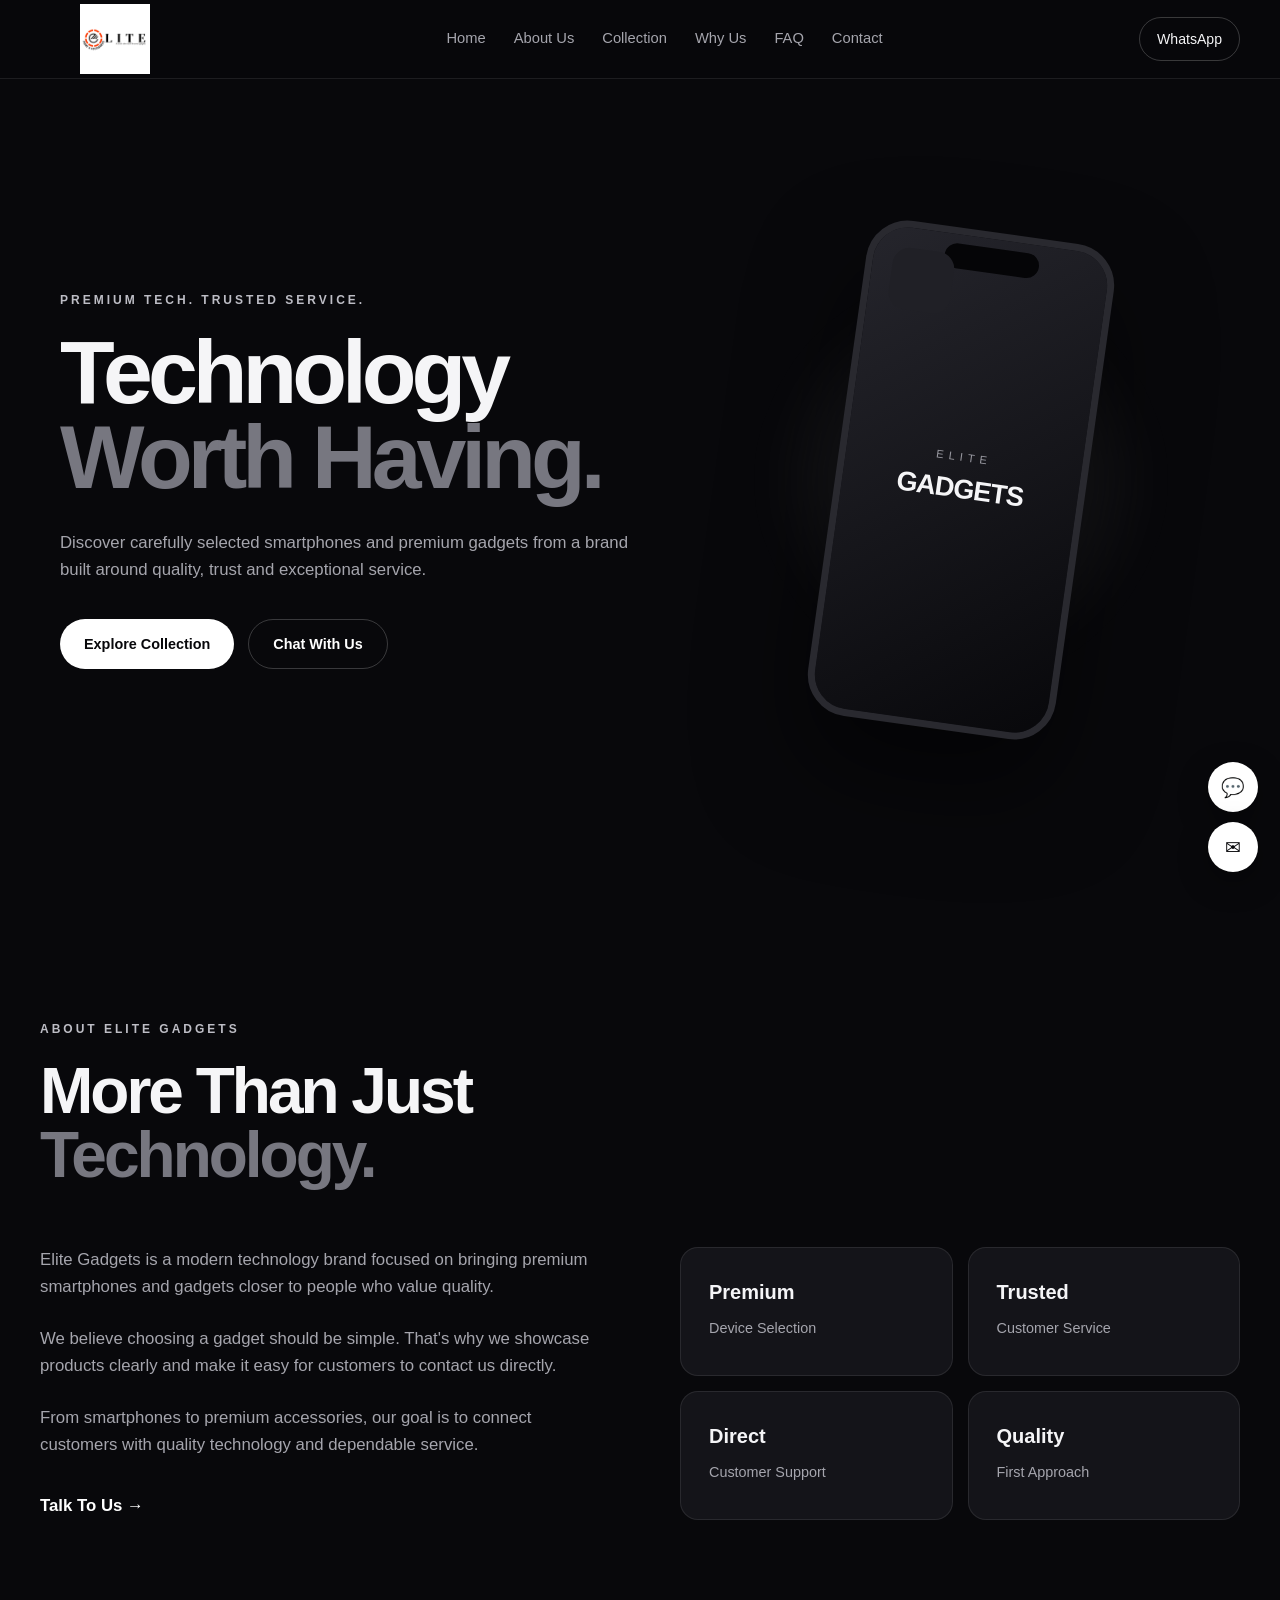
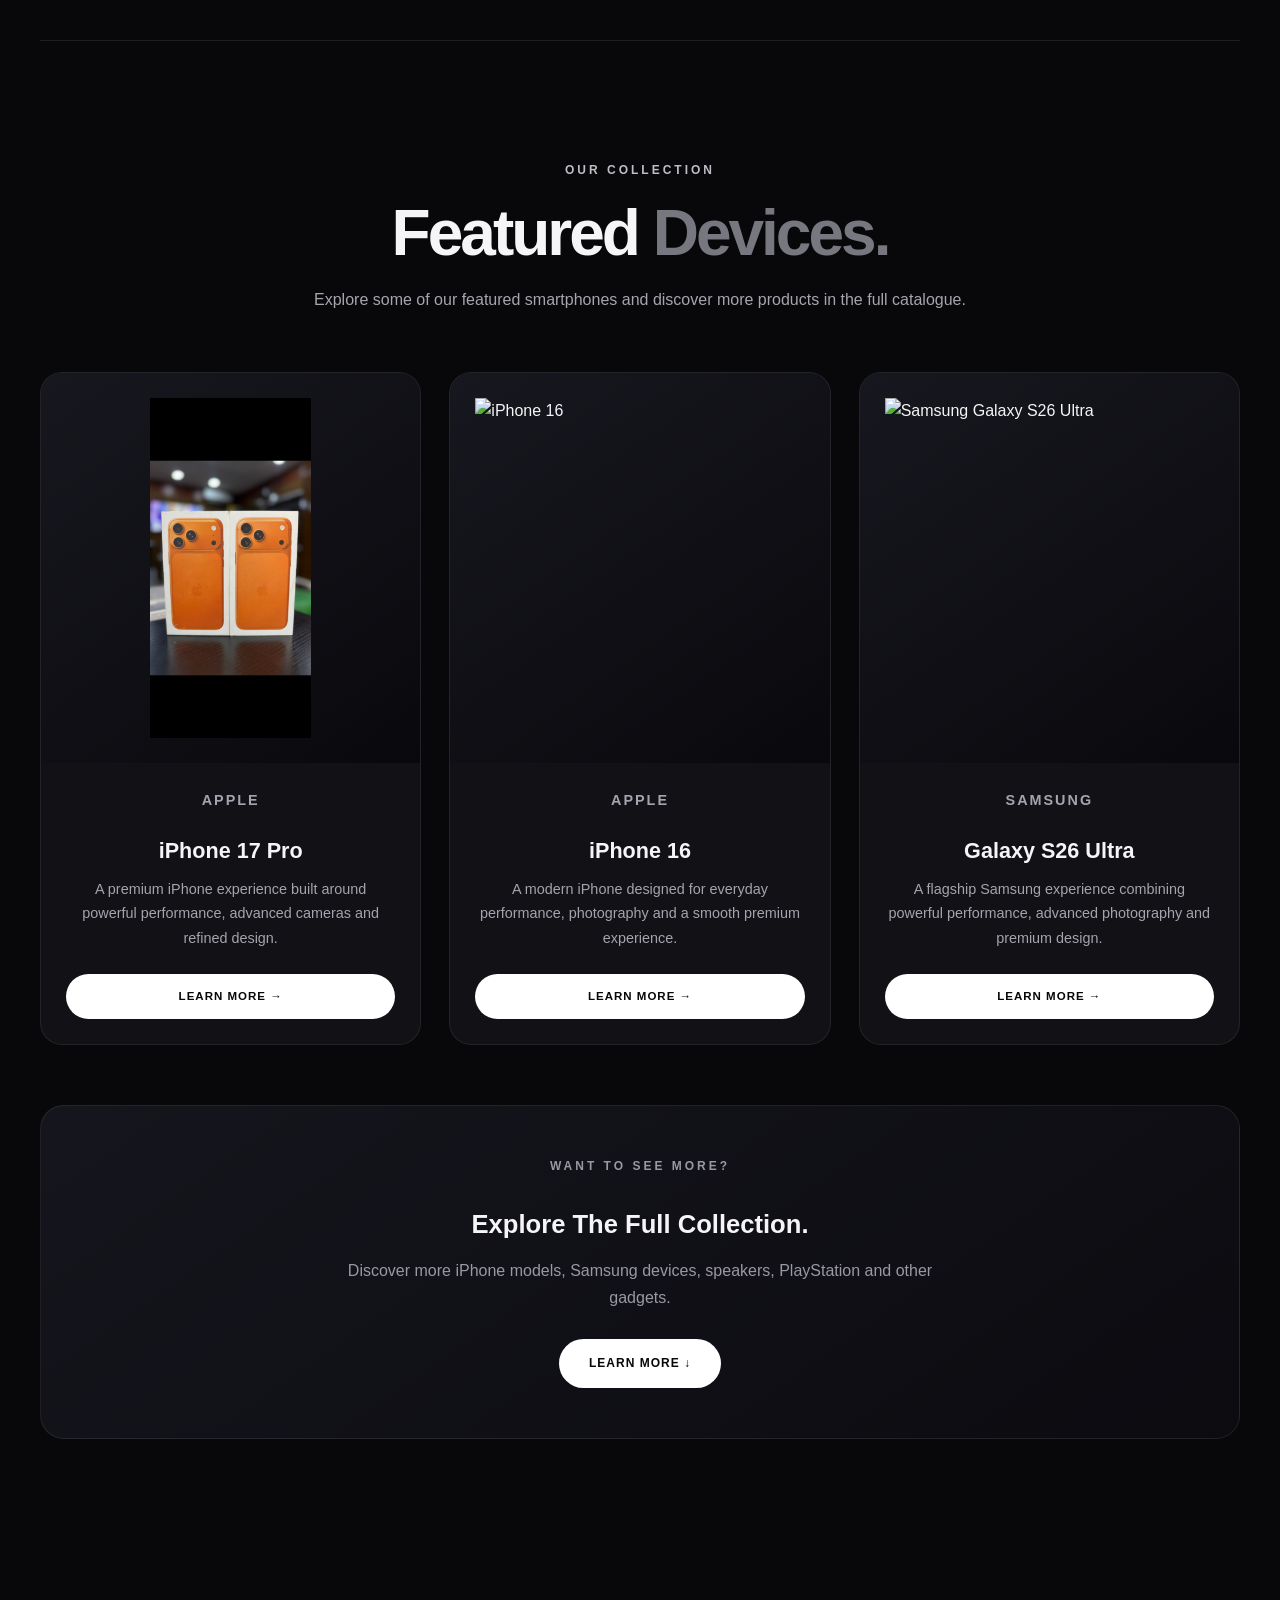
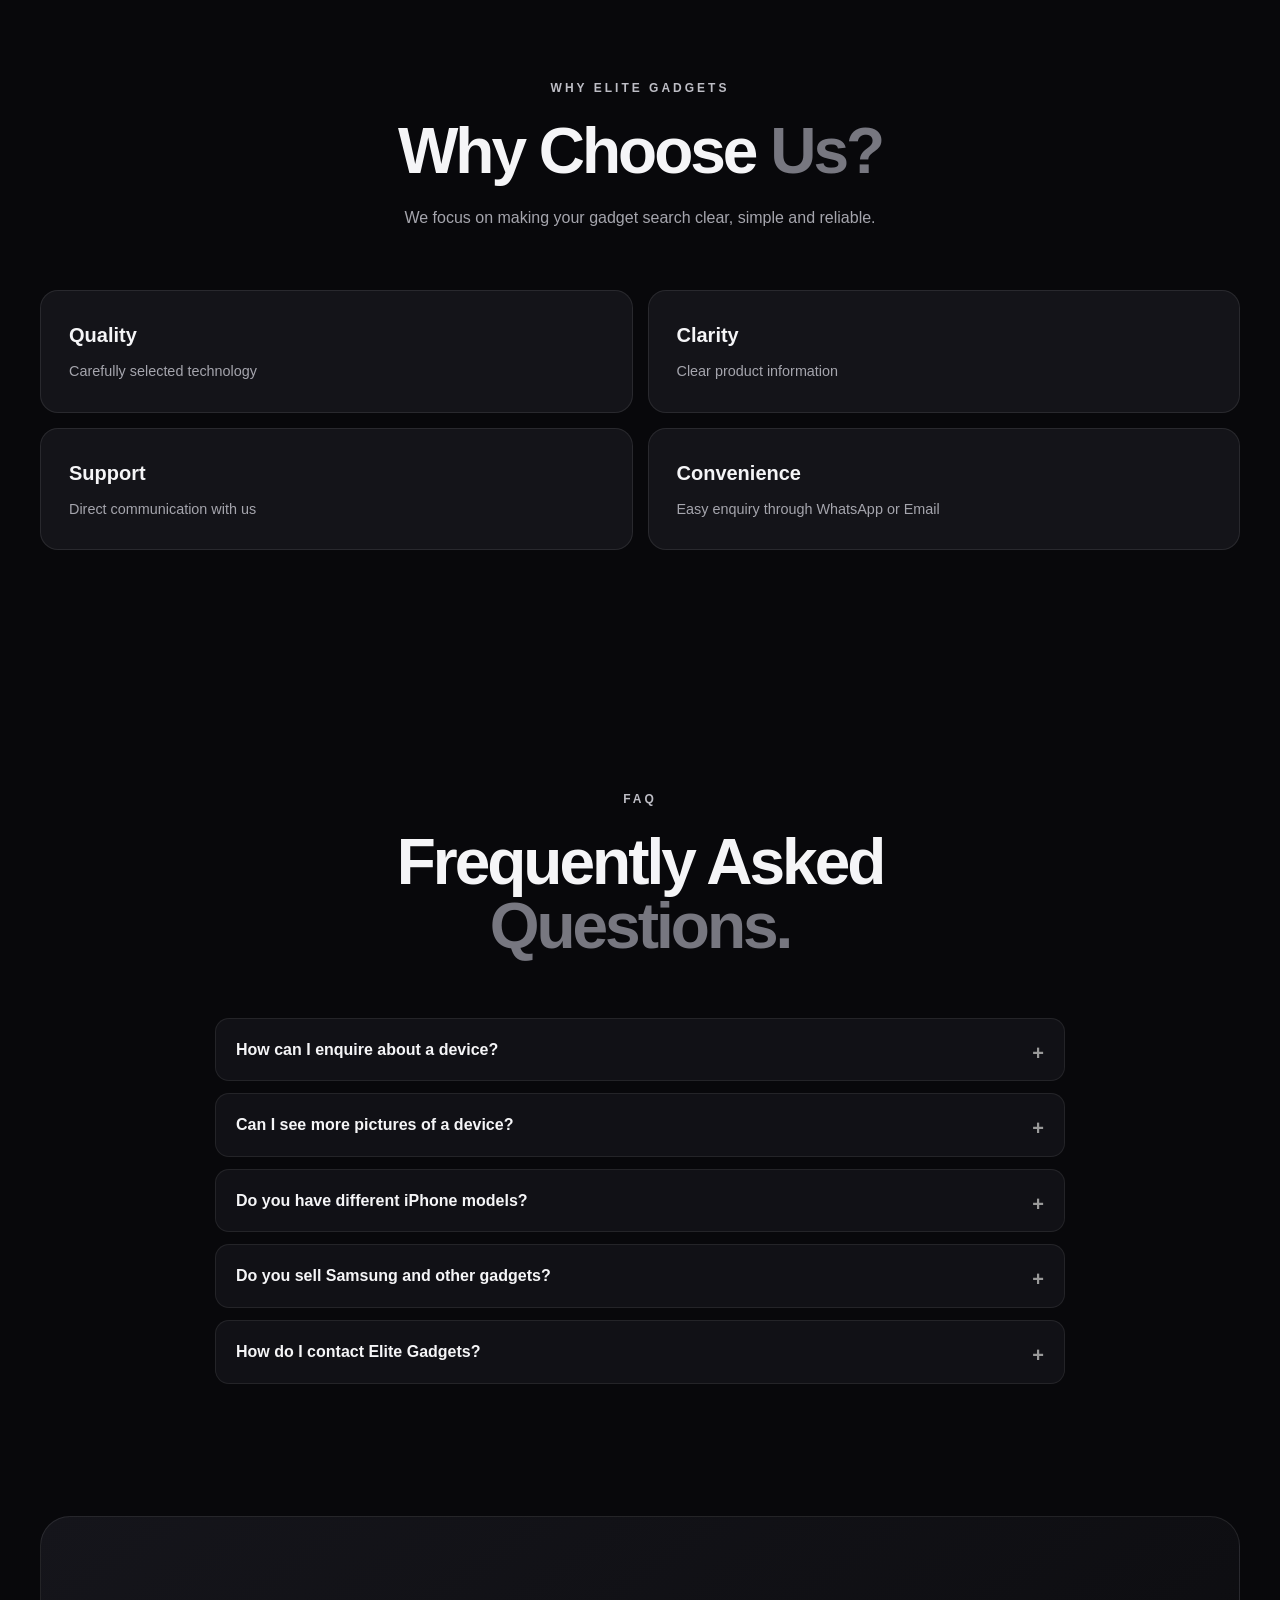
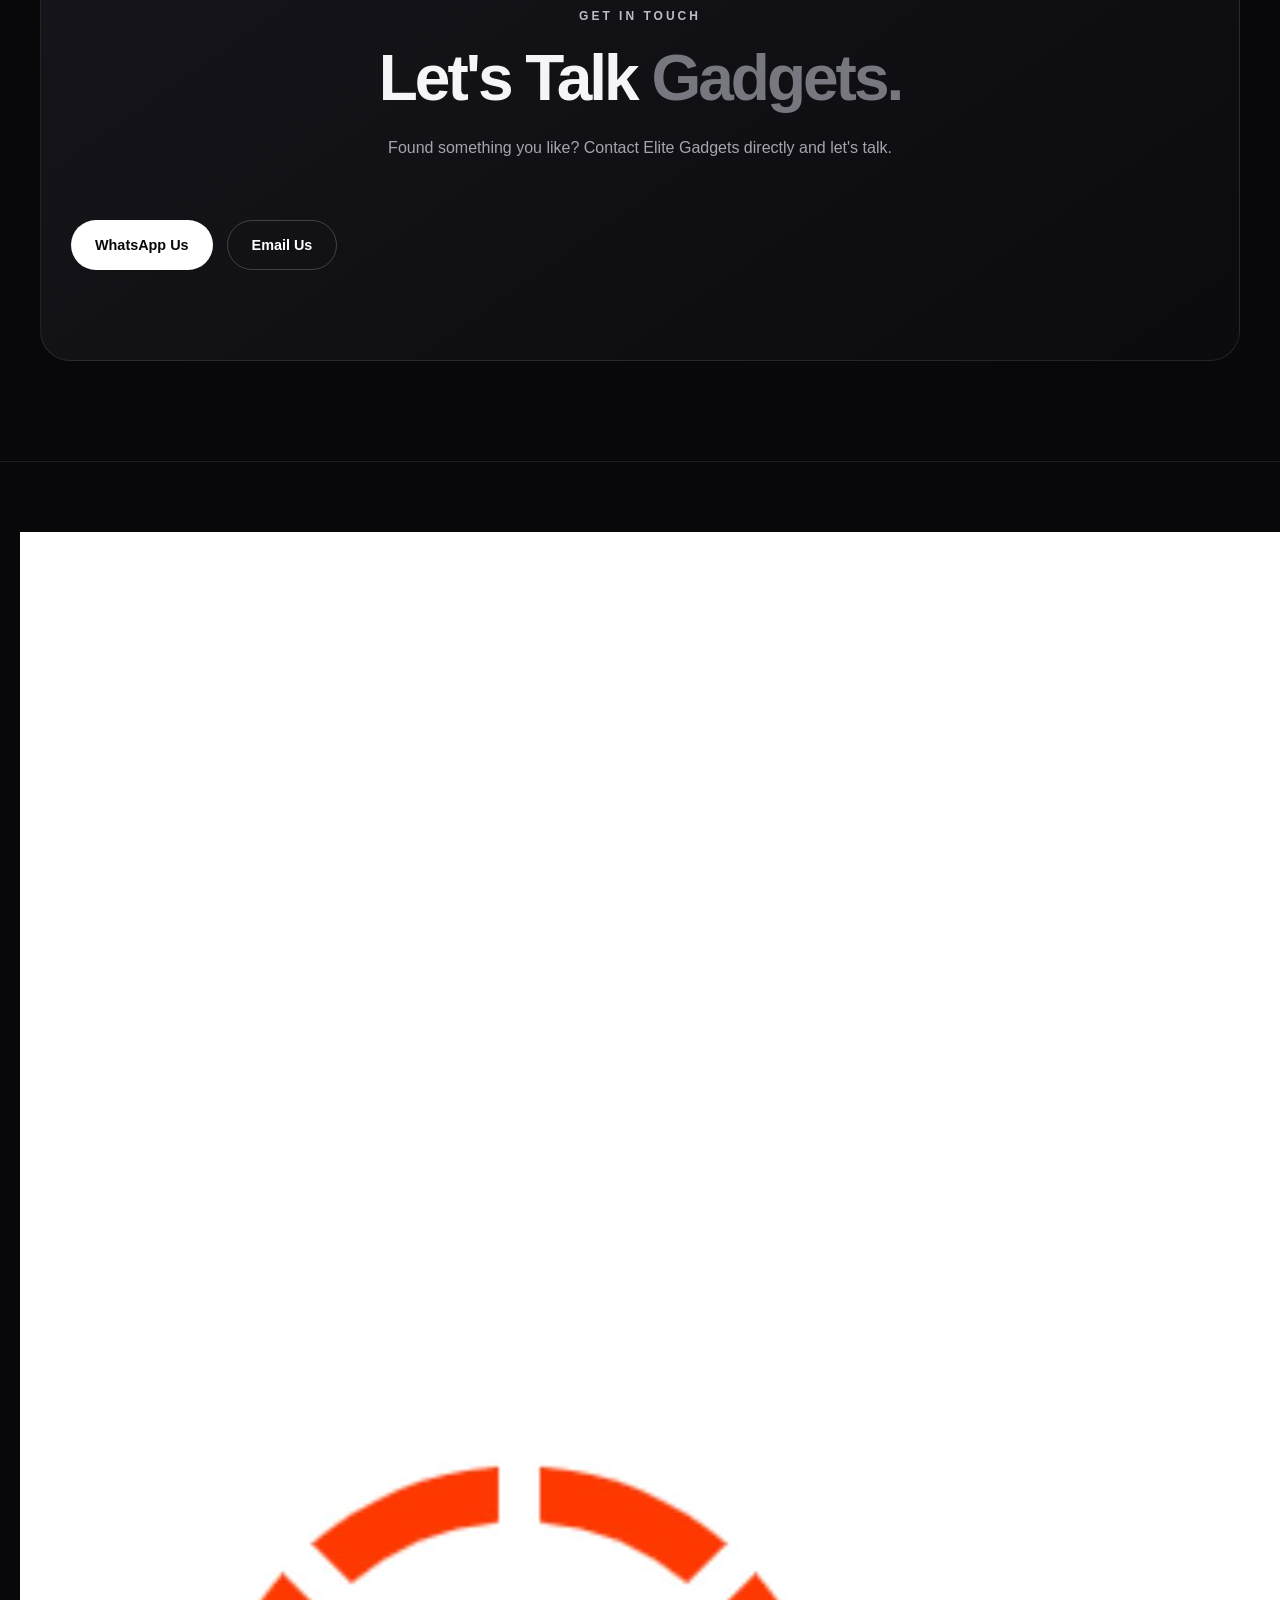
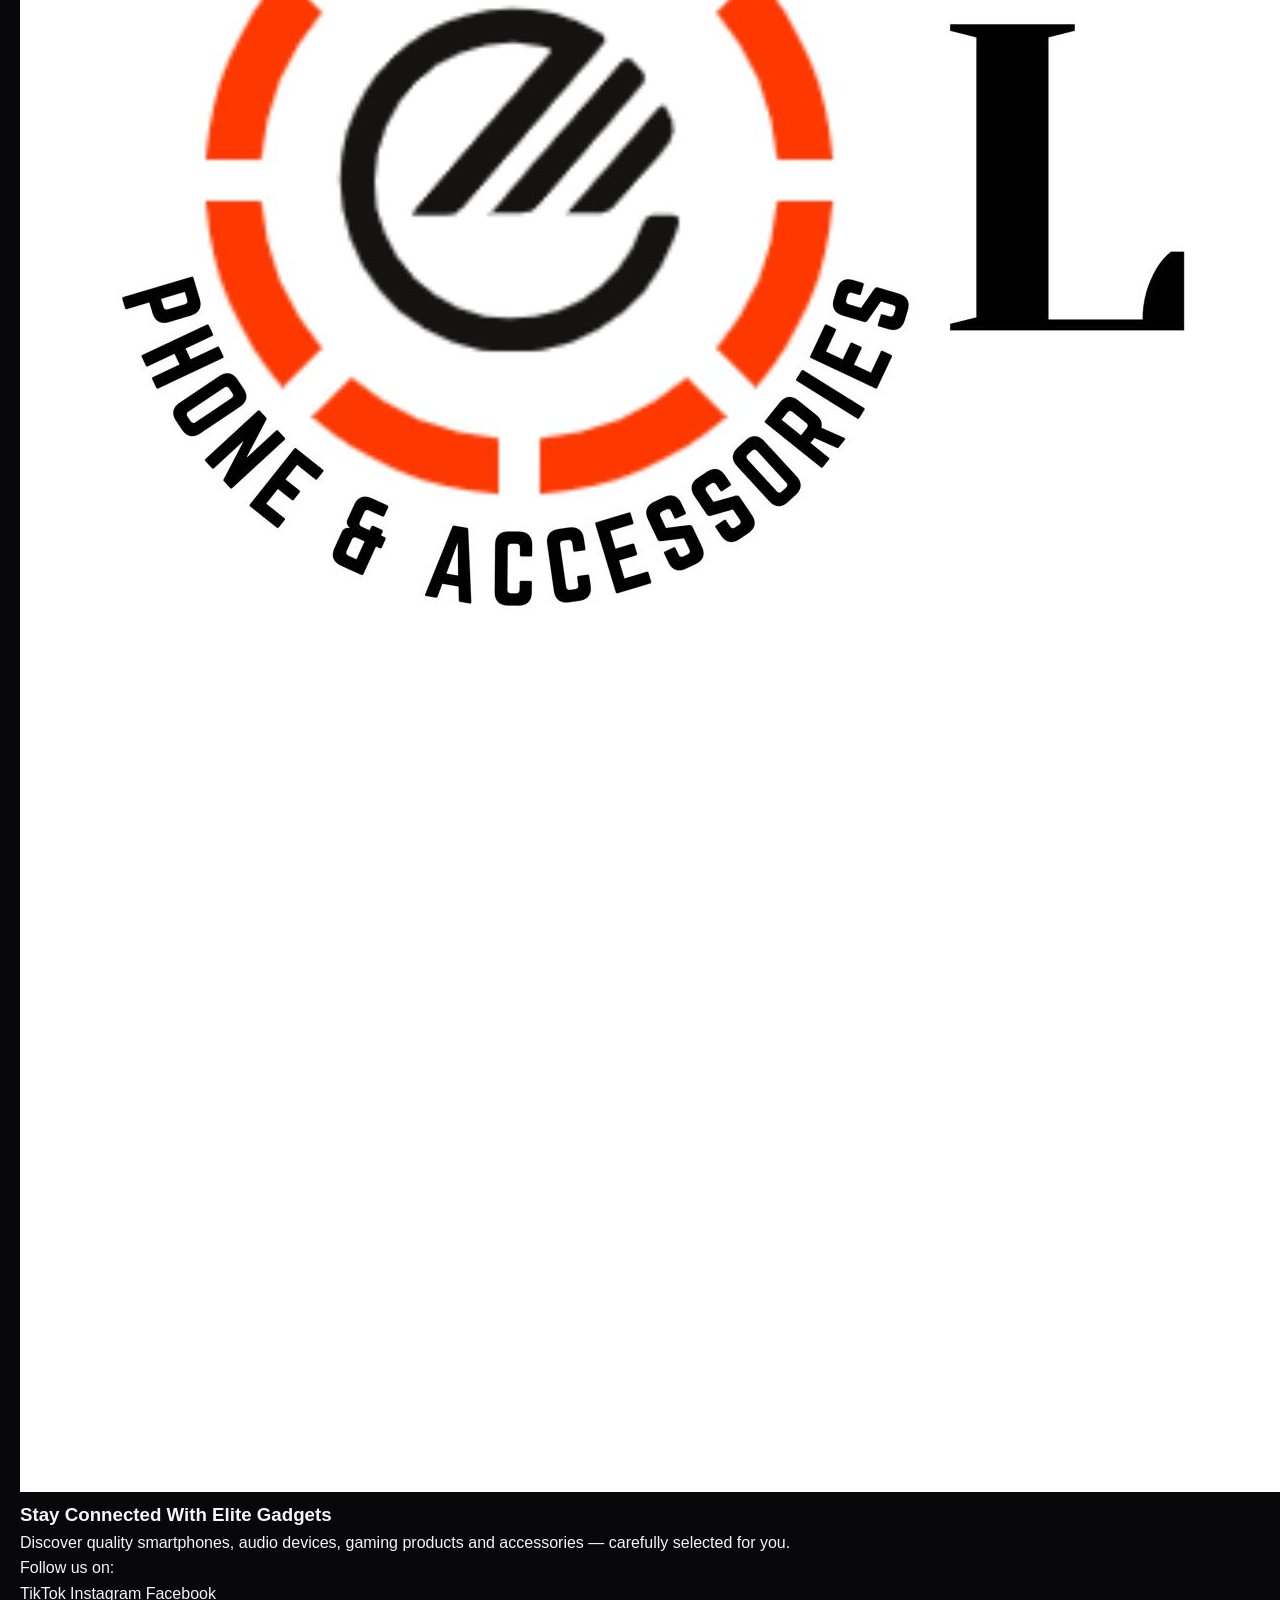
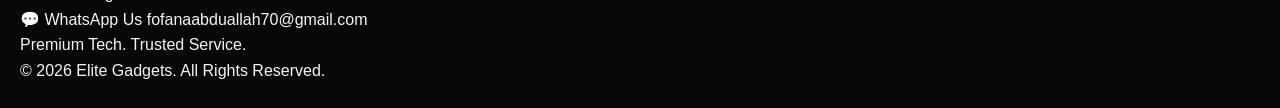
==== index.html @ d087fb64 "Update index.html" ====
<!DOCTYPE html>
<html lang="en">

<head>

    <meta charset="UTF-8">

    <meta
        name="viewport"
        content="width=device-width, initial-scale=1.0"
    >

    <meta
        name="description"
        content="Elite Gadgets — Premium smartphones, gadgets and trusted technology services."
    >

    <meta
        name="theme-color"
        content="#0b0b0f"
    >

    <title>Elite Gadgets | Premium Tech</title>

    <link
        rel="stylesheet"
        href="style.css"
    >


    <!-- =====================================================
         ELITE GADGETS HOMEPAGE STYLES
    ====================================================== -->

    <style>

        /* =================================================
           LOGO
        ================================================= */

        .logo-image {
            display: inline-flex;
            align-items: center;
            text-decoration: none;
            flex-shrink: 0;
        }

        .logo-image img {
            width: 150px;
            height: auto;
            max-height: 70px;
            object-fit: contain;
            display: block;

            transition:
                transform 0.3s ease,
                opacity 0.3s ease;
        }

        .logo-image:hover img {
            transform: scale(1.04);
            opacity: 0.92;
        }


        /* =================================================
           FEATURED COLLECTION
        ================================================= */

        .featured-products {
            display: grid;

            grid-template-columns:
                repeat(3, minmax(0, 1fr));

            gap: 28px;

            margin-top: 50px;
        }


        /* =================================================
           PRODUCT CARD
        ================================================= */

        .featured-product-card {
            background: #111116;

            border:
                1px solid rgba(255,255,255,0.08);

            border-radius: 22px;

            overflow: hidden;

            display: flex;
            flex-direction: column;

            transition:
                transform 0.3s ease,
                border-color 0.3s ease,
                box-shadow 0.3s ease;
        }


        .featured-product-card:hover {
            transform: translateY(-8px);

            border-color:
                rgba(255,255,255,0.18);

            box-shadow:
                0 20px 50px rgba(0,0,0,0.35);
        }


        /* =================================================
           PRODUCT IMAGE
        ================================================= */

        .featured-product-image {
            width: 100%;

            height: 390px;

            background:
                linear-gradient(
                    145deg,
                    #17171f,
                    #09090d
                );

            overflow: hidden;

            display: flex;

            align-items: center;
            justify-content: center;
        }


        .featured-product-image img {
            width: 100%;
            height: 100%;

            object-fit: contain;

            padding: 25px;

            display: block;

            transition:
                transform 0.5s ease;
        }


        .featured-product-card:hover
        .featured-product-image img {
            transform: scale(1.05);
        }


        /* =================================================
           PRODUCT CONTENT
        ================================================= */

        .featured-product-content {
            padding: 25px;

            text-align: center;

            display: flex;
            flex-direction: column;

            flex: 1;
        }


        .featured-brand {
            margin:
                0 0 8px;

            font-size: 0.68rem;

            font-weight: 800;

            letter-spacing: 2px;

            color: #888892;
        }


        .featured-product-content h3 {
            margin:
                0 0 12px;

            font-size: 1.35rem;

            line-height: 1.3;
        }


        .featured-product-content p {
            margin:
                0 auto 24px;

            color: #a4a4ae;

            font-size: 0.9rem;

            line-height: 1.7;

            max-width: 360px;
        }


        /* =================================================
           PRODUCT LEARN MORE
        ================================================= */

        .product-learn-more {
            display: inline-flex;

            align-items: center;
            justify-content: center;

            gap: 8px;

            padding:
                13px 24px;

            margin-top: auto;

            border-radius: 999px;

            background: #ffffff;

            color: #08080b;

            text-decoration: none;

            font-size: 0.72rem;

            font-weight: 800;

            letter-spacing: 1px;

            transition:
                transform 0.25s ease,
                background 0.25s ease;
        }


        .product-learn-more:hover {
            transform:
                translateY(-3px);

            background:
                #e8e8ec;
        }


        /* =================================================
           MAIN CATALOGUE CTA
        ================================================= */

        .catalogue-cta {
            margin-top: 60px;

            text-align: center;

            padding:
                50px 25px;

            border:
                1px solid rgba(255,255,255,0.08);

            border-radius: 24px;

            background:
                linear-gradient(
                    145deg,
                    #15151d,
                    #0b0b10
                );
        }


        .catalogue-cta h3 {
            margin:
                8px 0 12px;

            font-size: 1.6rem;
        }


        .catalogue-cta p {
            max-width: 620px;

            margin:
                0 auto 28px;

            color: #9999a3;

            line-height: 1.7;
        }


        .catalogue-button {
            display: inline-flex;

            align-items: center;
            justify-content: center;

            gap: 8px;

            padding:
                15px 30px;

            border-radius: 999px;

            background: #ffffff;

            color: #08080b;

            text-decoration: none;

            font-size: 0.75rem;

            font-weight: 800;

            letter-spacing: 1px;

            transition:
                transform 0.25s ease,
                box-shadow 0.25s ease;
        }


        .catalogue-button:hover {
            transform:
                translateY(-4px);

            box-shadow:
                0 12px 30px
                rgba(255,255,255,0.12);
        }


        /* =================================================
           FLOATING CONTACT BUTTONS
        ================================================= */

        .floating-contact {
            position: fixed;

            right: 22px;

            bottom: 28px;

            z-index: 9999;

            display: flex;

            flex-direction: column;

            gap: 10px;
        }


        .floating-contact a {
            width: 50px;

            height: 50px;

            display: flex;

            align-items: center;

            justify-content: center;

            border-radius: 50%;

            background: #ffffff;

            color: #08080b;

            text-decoration: none;

            font-size: 20px;

            box-shadow:
                0 10px 30px
                rgba(0,0,0,0.35);

            transition:
                transform 0.25s ease,
                box-shadow 0.25s ease;
        }


        .floating-contact a:hover {
            transform:
                translateY(-4px);

            box-shadow:
                0 15px 35px
                rgba(0,0,0,0.45);
        }


        .contact-icon {
            font-size: 19px;

            line-height: 1;
        }


        /* =================================================
           FAQ
        ================================================= */

        .faq-list {
            max-width: 850px;

            margin:
                40px auto 0;
        }


        .faq-list details {
            background: #111116;

            border:
                1px solid rgba(255,255,255,0.08);

            border-radius: 14px;

            margin-bottom: 12px;

            padding: 18px 20px;
        }


        .faq-list summary {
            cursor: pointer;

            font-weight: 700;

            list-style: none;
        }


        .faq-list summary::-webkit-details-marker {
            display: none;
        }


        .faq-list summary::after {
            content: "+";

            float: right;

            font-size: 20px;

            color: #999;
        }


        .faq-list details[open]
        summary::after {
            content: "−";
        }


        .faq-list details p {
            color: #a4a4ae;

            line-height: 1.7;

            margin:
                15px 0 0;
        }


        /* =================================================
           MOBILE
        ================================================= */

        @media (max-width: 950px) {

            .featured-products {
                grid-template-columns:
                    repeat(2, minmax(0, 1fr));
            }

        }


        @media (max-width: 650px) {

            .logo-image img {
                width: 125px;

                max-height: 60px;
            }


            .featured-products {
                grid-template-columns: 1fr;

                gap: 25px;

                margin-top: 35px;
            }


            .featured-product-image {
                height: 360px;
            }


            .featured-product-content {
                padding: 22px;
            }


            .featured-product-content h3 {
                font-size: 1.25rem;
            }


            .catalogue-cta {
                padding:
                    40px 20px;
            }


            .catalogue-cta h3 {
                font-size: 1.4rem;
            }


            .floating-contact {
                right: 15px;

                bottom: 20px;
            }


            .floating-contact a {
                width: 46px;

                height: 46px;
            }

        }

    </style>

</head>


<body>


    <!-- =================================================
         HEADER
    ================================================= -->

    <header class="site-header">

        <nav class="navbar">


            <!-- LOGO -->

            <a
                href="#home"
                class="logo logo-image"
                aria-label="Elite Gadgets Home"
            >

                <!--
                EDITABLE LOGO:
                image/elite-logo.png
                -->

                <img
                    src="image/elite-logo.png"
                    alt="Elite Gadgets Logo"
                >

            </a>


            <!-- NAVIGATION -->

            <div
                class="nav-links"
                id="nav-links"
            >

                <a href="#home">
                    Home
                </a>

                <a href="#about">
                    About Us
                </a>

                <a href="#collection">
                    Collection
                </a>

                <a href="#why-us">
                    Why Us
                </a>

                <a href="#faq">
                    FAQ
                </a>

                <a href="#contact">
                    Contact
                </a>

            </div>


            <!-- DESKTOP WHATSAPP -->

            <a
                href="https://wa.me/2349072084278"
                class="nav-contact"
                target="_blank"
                rel="noopener"
            >
                WhatsApp
            </a>


            <!-- MOBILE MENU -->

            <button
                class="menu-toggle"
                id="menu-toggle"
                type="button"
                aria-label="Open navigation menu"
            >
                ☰
            </button>

        </nav>

    </header>



    <!-- =================================================
         MAIN
    ================================================= -->

    <main>


        <!-- =================================================
             HERO
        ================================================= -->

        <section
            class="hero"
            id="home"
        >

            <div class="hero-content">


                <p class="eyebrow">
                    PREMIUM TECH. TRUSTED SERVICE.
                </p>


                <h1>
                    Technology
                    <span>Worth Having.</span>
                </h1>


                <p class="hero-description">

                    Discover carefully selected smartphones
                    and premium gadgets from a brand built
                    around quality, trust and exceptional service.

                </p>


                <div class="hero-actions">


                    <a
                        href="#collection"
                        class="btn btn-primary"
                    >
                        Explore Collection
                    </a>


                    <a
                        href="https://wa.me/2349072084278?text=Hello%20Elite%20Gadgets,%20I%20would%20like%20to%20make%20an%20inquiry."
                        class="btn btn-outline"
                        target="_blank"
                        rel="noopener"
                    >
                        Chat With Us
                    </a>

                </div>

            </div>


            <!-- HERO VISUAL -->

            <div class="hero-visual">

                <div class="hero-glow"></div>


                <div class="hero-phone">

                    <div class="phone-camera"></div>


                    <div class="phone-screen">

                        <span>
                            ELITE
                        </span>

                        <strong>
                            GADGETS
                        </strong>

                    </div>

                </div>

            </div>

        </section>



        <!-- =================================================
             ABOUT US
        ================================================= -->

        <section
            class="section about-section"
            id="about"
        >

            <div class="section-heading">


                <p class="eyebrow">
                    ABOUT ELITE GADGETS
                </p>


                <h2>
                    More Than Just
                    <span>Technology.</span>
                </h2>

            </div>


            <div class="about-grid">


                <div class="about-text">

                    <p>

                        Elite Gadgets is a modern technology
                        brand focused on bringing premium
                        smartphones and gadgets closer to
                        people who value quality.

                    </p>


                    <p>

                        We believe choosing a gadget should
                        be simple. That's why we showcase
                        products clearly and make it easy
                        for customers to contact us directly.

                    </p>


                    <p>

                        From smartphones to premium accessories,
                        our goal is to connect customers with
                        quality technology and dependable service.

                    </p>


                    <a
                        href="#contact"
                        class="text-link"
                    >
                        Talk To Us →
                    </a>

                </div>


                <div class="about-stats">


                    <div class="stat-card">

                        <strong>
                            Premium
                        </strong>

                        <span>
                            Device Selection
                        </span>

                    </div>


                    <div class="stat-card">

                        <strong>
                            Trusted
                        </strong>

                        <span>
                            Customer Service
                        </span>

                    </div>


                    <div class="stat-card">

                        <strong>
                            Direct
                        </strong>

                        <span>
                            Customer Support
                        </span>

                    </div>


                    <div class="stat-card">

                        <strong>
                            Quality
                        </strong>

                        <span>
                            First Approach
                        </span>

                    </div>

                </div>

            </div>

        </section>



        <!-- =================================================
             FEATURED COLLECTION
        ================================================= -->

        <section
            class="section collection-section"
            id="collection"
        >


            <div class="section-heading centered">


                <p class="eyebrow">
                    OUR COLLECTION
                </p>


                <h2>
                    Featured
                    <span>Devices.</span>
                </h2>


                <p>

                    Explore some of our featured smartphones
                    and discover more products in the full catalogue.

                </p>

            </div>



            <!-- =================================================
                 FEATURED PRODUCTS
            ================================================= -->

            <div class="featured-products">


                <!-- =================================================
                     IPHONE 17 PRO
                ================================================= -->

                <article class="featured-product-card">


                    <div class="featured-product-image">

                        <!--
                        EDITABLE IMAGE:
                        image/iphone-17-pro.jpg
                        -->

                        <img
                            src="image/iphone-17-pro.jpg"
                            alt="iPhone 17 Pro"
                        >

                    </div>


                    <div class="featured-product-content">


                        <p class="featured-brand">
                            APPLE
                        </p>


                        <h3>
                            iPhone 17 Pro
                        </h3>


                        <p>

                            A premium iPhone experience
                            built around powerful performance,
                            advanced cameras and refined design.

                        </p>


                        <a
                            href="phone-details.html?product=iphone-17-pro"
                            class="product-learn-more"
                        >
                            LEARN MORE →
                        </a>

                    </div>

                </article>



                <!-- =================================================
                     IPHONE 16
                ================================================= -->

                <article class="featured-product-card">


                    <div class="featured-product-image">

                        <!--
                        EDITABLE IMAGE:
                        image/iphone-16.jpg
                        -->

                        <img
                            src="image/iphone-16.jpg"
                            alt="iPhone 16"
                        >

                    </div>


                    <div class="featured-product-content">


                        <p class="featured-brand">
                            APPLE
                        </p>


                        <h3>
                            iPhone 16
                        </h3>


                        <p>

                            A modern iPhone designed for
                            everyday performance, photography
                            and a smooth premium experience.

                        </p>


                        <a
                            href="phone-details.html?product=iphone-16"
                            class="product-learn-more"
                        >
                            LEARN MORE →
                        </a>

                    </div>

                </article>



                <!-- =================================================
                     SAMSUNG GALAXY S26 ULTRA
                ================================================= -->

                <article class="featured-product-card">


                    <div class="featured-product-image">

                        <!--
                        EDITABLE IMAGE:
                        image/samsung-s26-ultra.jpg
                        -->

                        <img
                            src="image/samsung-s26-ultra.jpg"
                            alt="Samsung Galaxy S26 Ultra"
                        >

                    </div>


                    <div class="featured-product-content">


                        <p class="featured-brand">
                            SAMSUNG
                        </p>


                        <h3>
                            Galaxy S26 Ultra
                        </h3>


                        <p>

                            A flagship Samsung experience
                            combining powerful performance,
                            advanced photography and premium design.

                        </p>


                        <a
                            href="phone-details.html?product=samsung-s26-ultra"
                            class="product-learn-more"
                        >
                            LEARN MORE →
                        </a>

                    </div>

                </article>

            </div>



            <!-- =================================================
                 MAIN LEARN MORE / FULL COLLECTION
            ================================================= -->

            <div class="catalogue-cta">


                <p class="eyebrow">
                    WANT TO SEE MORE?
                </p>


                <h3>
                    Explore The Full Collection.
                </h3>


                <p>

                    Discover more iPhone models,
                    Samsung devices, speakers,
                    PlayStation and other gadgets.

                </p>


                <a
                    href="catalogue.html"
                    class="catalogue-button"
                >
                    LEARN MORE ↓
                </a>

            </div>

        </section>



        <!-- =================================================
             WHY US
        ================================================= -->

        <section
            class="section"
            id="why-us"
        >


            <div class="section-heading centered">


                <p class="eyebrow">
                    WHY ELITE GADGETS
                </p>


                <h2>
                    Why Choose
                    <span>Us?</span>
                </h2>


                <p>

                    We focus on making your gadget search
                    clear, simple and reliable.

                </p>

            </div>


            <div class="about-stats">


                <div class="stat-card">

                    <strong>
                        Quality
                    </strong>

                    <span>
                        Carefully selected technology
                    </span>

                </div>


                <div class="stat-card">

                    <strong>
                        Clarity
                    </strong>

                    <span>
                        Clear product information
                    </span>

                </div>


                <div class="stat-card">

                    <strong>
                        Support
                    </strong>

                    <span>
                        Direct communication with us
                    </span>

                </div>


                <div class="stat-card">

                    <strong>
                        Convenience
                    </strong>

                    <span>
                        Easy enquiry through WhatsApp or Email
                    </span>

                </div>

            </div>

        </section>



        <!-- =================================================
             FAQ
        ================================================= -->

        <section
            class="section"
            id="faq"
        >


            <div class="section-heading centered">


                <p class="eyebrow">
                    FAQ
                </p>


                <h2>
                    Frequently Asked
                    <span>Questions.</span>
                </h2>

            </div>


            <div class="faq-list">


                <details>

                    <summary>
                        How can I enquire about a device?
                    </summary>

                    <p>

                        Simply use our WhatsApp or Email
                        buttons to contact Elite Gadgets
                        about the device you're interested in.

                    </p>

                </details>


                <details>

                    <summary>
                        Can I see more pictures of a device?
                    </summary>

                    <p>

                        Yes. Open the device's LEARN MORE
                        page to view available product images
                        and important information.

                    </p>

                </details>


                <details>

                    <summary>
                        Do you have different iPhone models?
                    </summary>

                    <p>

                        Our catalogue is designed to showcase
                        multiple iPhone generations and models.
                        Contact us to enquire about availability.

                    </p>

                </details>


                <details>

                    <summary>
                        Do you sell Samsung and other gadgets?
                    </summary>

                    <p>

                        Yes. Our collection can include Samsung
                        devices, speakers, PlayStation products
                        and other accessories.

                    </p>

                </details>


                <details>

                    <summary>
                        How do I contact Elite Gadgets?
                    </summary>

                    <p>

                        You can contact us directly through
                        WhatsApp or Email using the contact
                        options on this website.

                    </p>

                </details>

            </div>

        </section>



        <!-- =================================================
             CONTACT
        ================================================= -->

        <section
            class="section contact-section"
            id="contact"
        >


            <div class="section-heading centered">


                <p class="eyebrow">
                    GET IN TOUCH
                </p>


                <h2>
                    Let's Talk
                    <span>Gadgets.</span>
                </h2>


                <p>

                    Found something you like?
                    Contact Elite Gadgets directly
                    and let's talk.

                </p>

            </div>


            <div class="hero-actions">


                <!-- WHATSAPP -->

                <a
                    href="https://wa.me/2349072084278?text=Hello%20Elite%20Gadgets,%20I%20am interested in a device from your website."
                    class="btn btn-primary"
                    target="_blank"
                    rel="noopener"
                >
                    WhatsApp Us
                </a>


                <!-- EMAIL -->

                <!--
                =================================================
                IMPORTANT:
                Replace elitegadgets@example.com
                with your real business email.
                =================================================
                -->

                <a
                    href="mailto:elitegadgets@example.com?subject=Elite%20Gadgets%20Enquiry"
                    class="btn btn-outline"
                >
                    Email Us
                </a>

            </div>

        </section>

    </main>



    <!-- =================================================
         FLOATING CONTACT BUTTONS
    ================================================= -->

    <div
        class="floating-contact"
        aria-label="Contact Elite Gadgets"
    >


        <!-- WHATSAPP -->

        <a
            href="https://wa.me/2349072084278?text=Hello%20Elite%20Gadgets,%20I%20would%20like%20to%20make%20an%20inquiry."
            target="_blank"
            rel="noopener"
            aria-label="Contact Elite Gadgets on WhatsApp"
            title="WhatsApp"
        >

            <span class="contact-icon">
                💬
            </span>

        </a>


        <!-- EMAIL -->

        <a
            href="mailto:fofanabadullah70@gmail.com?subject=Elite%20Gadgets%20Enquiry"
            aria-label="Email Elite Gadgets"
            title="Email"
        >

            <span class="contact-icon">
                ✉
            </span>

        </a>

    </div>



    <!-- =================================================
         FOOTER
    ================================================= -->

    <footer class="site-footer">

    <div class="footer-content">

        <a href="#home" class="footer-logo">
            <img src="image/elite-logo.png" alt="Elite Gadgets">
        </a>

        <h3>Stay Connected With Elite Gadgets</h3>

        <p class="footer-message">
            Discover quality smartphones, audio devices, gaming products
            and accessories — carefully selected for you.
        </p>

        <p class="footer-links-title">
            Follow us on:
        </p>

        <div class="social-text-links">

            <a href="https://www.tiktok.com/@elitephones234"
               target="_blank"
               rel="noopener noreferrer">
                TikTok
            </a>

            <a href="https://www.instagram.com/elite_gadgets____"
               target="_blank"
               rel="noopener noreferrer">
                Instagram
            </a>

            <a href="https://www.facebook.com/share/1bETkbTQiA/"
               target="_blank"
               rel="noopener noreferrer">
                Facebook
            </a>

        </div>

        <a href="https://wa.me/2349072084278"
           class="whatsapp-footer"
           target="_blank"
           rel="noopener noreferrer">
            💬 WhatsApp Us
        </a>

        <a href="mailto:fofanaabduallah70@gmail.com"
           class="footer-email">
            fofanaabduallah70@gmail.com
        </a>

        <p class="footer-tagline">
            Premium Tech. Trusted Service.
        </p>

        <p class="footer-copy">
            © 2026 Elite Gadgets. All Rights Reserved.
        </p>

    </div>

</footer>



    <!-- =================================================
         MOBILE MENU JAVASCRIPT
    ================================================= -->

    <script>

        const menuToggle =
            document.getElementById("menu-toggle");

        const navLinks =
            document.getElementById("nav-links");


        if (menuToggle && navLinks) {

            menuToggle.addEventListener(
                "click",
                function () {

                    navLinks.classList.toggle("active");

                }
            );


            navLinks
                .querySelectorAll("a")
                .forEach(function (link) {

                    link.addEventListener(
                        "click",
                        function () {

                            navLinks.classList.remove("active");

                        }
                    );

                });

        }

    </script>


</body>

</html>
---- style.css ----
/* =========================================
   ELITE GADGETS 2.0
   PREMIUM SHOWROOM DESIGN
========================================= */


/* =========================================
   RESET
========================================= */

* {
    margin: 0;
    padding: 0;
    box-sizing: border-box;
}


html {
    scroll-behavior: smooth;
}


body {
    font-family:
        -apple-system,
        BlinkMacSystemFont,
        "Segoe UI",
        Roboto,
        Helvetica,
        Arial,
        sans-serif;

    background: #08080b;
    color: #f5f5f7;

    line-height: 1.6;

    overflow-x: hidden;
}


a {
    text-decoration: none;
    color: inherit;
}


button,
input,
textarea {
    font: inherit;
}


/* =========================================
   VARIABLES
========================================= */

:root {

    --bg:
        #08080b;

    --bg-soft:
        #101014;

    --card:
        #141419;

    --card-hover:
        #1b1b22;

    --text:
        #f5f5f7;

    --muted:
        #a5a5ad;

    --line:
        rgba(255, 255, 255, 0.09);

    --accent:
        #ffffff;

    --max-width:
        1200px;

}


/* =========================================
   HEADER
========================================= */

.site-header {

    position: fixed;

    top: 0;
    left: 0;

    width: 100%;

    z-index: 1000;

    background:
        rgba(8, 8, 11, 0.78);

    backdrop-filter:
        blur(18px);

    -webkit-backdrop-filter:
        blur(18px);

    border-bottom:
        1px solid var(--line);

}


.navbar {

    width: min(
        calc(100% - 40px),
        var(--max-width)
    );

    margin: auto;

    min-height: 78px;

    display: flex;

    align-items: center;

    justify-content: space-between;

    gap: 30px;

}


.logo {

    font-size: 1.35rem;

    font-weight: 800;

    letter-spacing: -0.6px;

    white-space: nowrap;

}


.nav-links {

    display: flex;

    align-items: center;

    gap: 28px;

}


.nav-links a {

    color: var(--muted);

    font-size: 0.92rem;

    transition:
        color 0.3s ease;

}


.nav-links a:hover {

    color: white;

}


.nav-contact {

    padding:
        10px 17px;

    border:
        1px solid rgba(255, 255, 255, 0.2);

    border-radius:
        999px;

    font-size:
        0.88rem;

    transition:
        0.3s ease;

}


.nav-contact:hover {

    background:
        white;

    color:
        #08080b;

}


.menu-toggle {

    display: none;

    border: none;

    background: transparent;

    color: white;

    font-size: 1.7rem;

    cursor: pointer;

}


/* =========================================
   HERO
========================================= */

.hero {

    min-height:
        100vh;

    padding:
        150px 20px 90px;

    width:
        min(
            calc(100% - 40px),
            var(--max-width)
        );

    margin:
        auto;

    display:
        grid;

    grid-template-columns:
        1.05fr 0.95fr;

    align-items:
        center;

    gap:
        70px;

}


.hero-content {

    max-width:
        650px;

}


.eyebrow {

    font-size:
        0.75rem;

    font-weight:
        700;

    letter-spacing:
        3px;

    color:
        #bdbdc5;

    margin-bottom:
        20px;

}


.hero h1 {

    font-size:
        clamp(
            3.4rem,
            7vw,
            6.8rem
        );

    line-height:
        0.95;

    letter-spacing:
        -5px;

    margin-bottom:
        30px;

}


.hero h1 span {

    display:
        block;

    color:
        #777780;

}


.hero-description {

    color:
        var(--muted);

    max-width:
        570px;

    font-size:
        1.05rem;

    margin-bottom:
        35px;

}


.hero-actions {

    display:
        flex;

    flex-wrap:
        wrap;

    gap:
        14px;

}


.btn {

    display:
        inline-flex;

    align-items:
        center;

    justify-content:
        center;

    min-height:
        50px;

    padding:
        0 24px;

    border-radius:
        999px;

    font-size:
        0.9rem;

    font-weight:
        700;

    transition:
        0.3s ease;

}


.btn-primary {

    background:
        white;

    color:
        #08080b;

}


.btn-primary:hover {

    transform:
        translateY(-3px);

    box-shadow:
        0 15px 40px
        rgba(255,255,255,0.12);

}


.btn-outline {

    border:
        1px solid
        rgba(255,255,255,0.2);

    color:
        white;

}


.btn-outline:hover {

    background:
        rgba(255,255,255,0.08);

}


/* =========================================
   HERO PHONE
========================================= */

.hero-visual {

    position:
        relative;

    min-height:
        550px;

    display:
        flex;

    align-items:
        center;

    justify-content:
        center;

}


.hero-glow {

    position:
        absolute;

    width:
        390px;

    height:
        390px;

    border-radius:
        50%;

    background:
        radial-gradient(
            circle,
            rgba(255,255,255,0.15),
            transparent 70%
        );

    filter:
        blur(20px);

}


.hero-phone {

    position:
        relative;

    width:
        250px;

    height:
        500px;

    border:
        7px solid
        #29292f;

    border-radius:
        42px;

    background:
        #111116;

    box-shadow:
        0 50px 100px
        rgba(0,0,0,0.55);

    transform:
        rotate(8deg);

    overflow:
        hidden;

}


.hero-phone::before {

    content:
        "";

    position:
        absolute;

    top:
        9px;

    left:
        50%;

    transform:
        translateX(-50%);

    width:
        95px;

    height:
        25px;

    border-radius:
        20px;

    background:
        #050507;

    z-index:
        3;

}


.phone-screen {

    height:
        100%;

    display:
        flex;

    flex-direction:
        column;

    align-items:
        center;

    justify-content:
        center;

    background:
        linear-gradient(
            145deg,
            #25252c,
            #08080b
        );

}


.phone-screen span {

    font-size:
        0.7rem;

    letter-spacing:
        5px;

    color:
        #9999a1;

}


.phone-screen strong {

    font-size:
        1.7rem;

    letter-spacing:
        -1px;

}


.phone-camera {

    position:
        absolute;

    top:
        20px;

    left:
        20px;

    width:
        62px;

    height:
        62px;

    border-radius:
        17px;

    background:
        #202026;

    z-index:
        4;

}


/* =========================================
   SECTIONS
========================================= */

.section {

    width:
        min(
            calc(100% - 40px),
            var(--max-width)
        );

    margin:
        auto;

    padding:
        120px 0;

}


.section-heading {

    max-width:
        700px;

    margin-bottom:
        60px;

}


.section-heading.centered {

    text-align:
        center;

    margin-left:
        auto;

    margin-right:
        auto;

}


.section-heading h2 {

    font-size:
        clamp(
            2.5rem,
            5vw,
            4.3rem
        );

    line-height:
        1;

    letter-spacing:
        -3px;

    margin-bottom:
        22px;

}


.section-heading h2 span {

    color:
        #777780;

}


.section-heading > p:last-child {

    color:
        var(--muted);

}


/* =========================================
   ABOUT
========================================= */

.about-grid {

    display:
        grid;

    grid-template-columns:
        1fr 1fr;

    gap:
        80px;

}


.about-text {

    color:
        var(--muted);

    font-size:
        1.05rem;

}


.about-text p {

    margin-bottom:
        25px;

}


.text-link {

    display:
        inline-block;

    color:
        white;

    font-weight:
        700;

    margin-top:
        10px;

}


.about-stats {

    display:
        grid;

    grid-template-columns:
        repeat(2, 1fr);

    gap:
        15px;

}


.stat-card {

    background:
        var(--card);

    border:
        1px solid var(--line);

    border-radius:
        18px;

    padding:
        28px;

    transition:
        0.3s ease;

}


.stat-card:hover {

    background:
        var(--card-hover);

    transform:
        translateY(-4px);

}


.stat-card strong {

    display:
        block;

    font-size:
        1.25rem;

    margin-bottom:
        7px;

}


.stat-card span {

    color:
        var(--muted);

    font-size:
        0.9rem;

}


/* =========================================
   COLLECTION
========================================= */

.collection-section {

    border-top:
        1px solid var(--line);

}


.category-buttons {

    display:
        flex;

    flex-wrap:
        wrap;

    justify-content:
        center;

    gap:
        10px;

    margin-bottom:
        45px;

}


.category-btn {

    background:
        transparent;

    color:
        var(--muted);

    border:
        1px solid var(--line);

    padding:
        10px 20px;

    border-radius:
        999px;

    cursor:
        pointer;

    transition:
        0.3s ease;

}


.category-btn:hover,
.category-btn.active {

    background:
        white;

    color:
        #08080b;

    border-color:
        white;

}


/* =========================================
   PRODUCT GRID
========================================= */

.product-grid {

    display:
        grid;

    grid-template-columns:
        repeat(3, 1fr);

    gap:
        20px;

}


.product-card {

    background:
        var(--card);

    border:
        1px solid var(--line);

    border-radius:
        24px;

    overflow:
        hidden;

    transition:
        transform 0.4s ease,
        background 0.4s ease;

}


.product-card:hover {

    transform:
        translateY(-8px);

    background:
        var(--card-hover);

}


.product-image {

    height:
        390px;

    position:
        relative;

    overflow:
        hidden;

    background:
        #0d0d11;

}


.product-image img {

    width:
        100%;

    height:
        100%;

    object-fit:
        cover;

    display:
        block;

    transition:
        transform 0.5s ease;

}


.product-card:hover
.product-image img {

    transform:
        scale(1.04);

}


.product-tag {

    position:
        absolute;

    top:
        18px;

    left:
        18px;

    background:
        rgba(0,0,0,0.65);

    border:
        1px solid
        rgba(255,255,255,0.12);

    padding:
        7px 12px;

    border-radius:
        999px;

    font-size:
        0.72rem;

}


.product-placeholder {

    display:
        flex;

    align-items:
        center;

    justify-content:
        center;

    background:
        linear-gradient(
            145deg,
            #1c1c23,
            #09090c
        );

}


.product-placeholder span {

    color:
        #777780;

    letter-spacing:
        4px;

    font-size:
        0.75rem;

}


.product-info {

    padding:
        28px;

}


.product-brand {

    color:
        #777780;

    font-size:
        0.7rem;

    letter-spacing:
        2px;

    font-weight:
        700;

    margin-bottom:
        8px;

}


.product-info h3 {

    font-size:
        1.5rem;

    margin-bottom:
        10px;

}


.product-info > p:not(.product-brand) {

    color:
        var(--muted);

    font-size:
        0.9rem;

    margin-bottom:
        22px;

}


.product-link {

    font-size:
        0.85rem;

    font-weight:
        700;

}


/* =========================================
   WHY US
========================================= */

.why-section {

    border-top:
        1px solid var(--line);

}


.features-grid {

    display:
        grid;

    grid-template-columns:
        repeat(4, 1fr);

    gap:
        15px;

}


.feature-card {

    padding:
        30px;

    background:
        var(--card);

    border:
        1px solid var(--line);

    border-radius:
        20px;

    transition:
        0.3s ease;

}


.feature-card:hover {

    transform:
        translateY(-5px);

}


.feature-number {

    color:
        #62626b;

    font-size:
        0.75rem;

    margin-bottom:
        35px;

}


.feature-card h3 {

    margin-bottom:
        12px;

}


.feature-card p {

    color:
        var(--muted);

    font-size:
        0.88rem;

}


/* =========================================
   FAQ
========================================= */

.faq-section {

    border-top:
        1px solid var(--line);

}


.faq-container {

    max-width:
        850px;

    margin:
        auto;

}


.faq-container details {

    border-bottom:
        1px solid var(--line);

    padding:
        22px 0;

}


.faq-container summary {

    cursor:
        pointer;

    font-weight:
        700;

    list-style:
        none;

}


.faq-container summary::-webkit-details-marker {

    display:
        none;

}


.faq-container p {

    color:
        var(--muted);

    padding-top:
        15px;

    max-width:
        700px;

}


/* =========================================
   CONTACT
========================================= */

.contact-section {

    width:
        min(
            calc(100% - 40px),
            var(--max-width)
        );

    margin:
        0 auto 100px;

    border:
        1px solid var(--line);

    border-radius:
        30px;

    padding:
        90px 30px;

    text-align:
        center;

    background:
        linear-gradient(
            145deg,
            #15151b,
            #0b0b0e
        );

}


.contact-content {

    max-width:
        700px;

    margin:
        auto;

}


.contact-section h2 {

    font-size:
        clamp(
            2.5rem,
            5vw,
            4.5rem
        );

    line-height:
        1;

    letter-spacing:
        -3px;

    margin-bottom:
        25px;

}


.contact-section h2 span {

    color:
        #777780;

}


.contact-section p:not(.eyebrow) {

    color:
        var(--muted);

    margin-bottom:
        30px;

}


.contact-actions {

    display:
        flex;

    justify-content:
        center;

    flex-wrap:
        wrap;

    gap:
        12px;

}


/* =========================================
   FOOTER
========================================= */

.site-footer {

    border-top:
        1px solid var(--line);

    padding:
        70px 20px 25px;

}


.footer-grid {

    width:
        min(
            100%,
            var(--max-width)
        );

    margin:
        auto;

    display:
        grid;

    grid-template-columns:
        1.5fr repeat(3, 1fr);

    gap:
        50px;

    padding-bottom:
        60px;

}


.footer-brand p {

    color:
        var(--muted);

    margin-top:
        12px;

}


.footer-column {

    display:
        flex;

    flex-direction:
        column;

    gap:
        10px;

}


.footer-column h4 {

    margin-bottom:
        8px;

}


.footer-column a {

    color:
        var(--muted);

    font-size:
        0.9rem;

    transition:
        0.3s ease;

}


.footer-column a:hover {

    color:
        white;

}


.footer-bottom {

    width:
        min(
            100%,
            var(--max-width)
        );

    margin:
        auto;

    padding-top:
        25px;

    border-top:
        1px solid var(--line);

    display:
        flex;

    justify-content:
        space-between;

    gap:
        20px;

    color:
        #686870;

    font-size:
        0.75rem;

}


/* =========================================
   FLOATING CONTACT BUTTONS
========================================= */

.whatsapp-float,
.email-float {

    position:
        fixed;

    right:
        22px;

    width:
        52px;

    height:
        52px;

    border-radius:
        50%;

    display:
        flex;

    align-items:
        center;

    justify-content:
        center;

    z-index:
        900;

    font-size:
        1.25rem;

    border:
        1px solid
        rgba(255,255,255,0.15);

    backdrop-filter:
        blur(10px);

    transition:
        0.3s ease;

}


.whatsapp-float {

    bottom:
        85px;

    background:
        #15151b;

}


.email-float {

    bottom:
        22px;

    background:
        #15151b;

}


.whatsapp-float:hover,
.email-float:hover {

    transform:
        scale(1.08);

    background:
        white;

    color:
        #08080b;

}


/* =========================================
   MOBILE
========================================= */

@media (max-width: 900px) {

    .nav-links {

        position:
            absolute;

        top:
            78px;

        left:
            20px;

        right:
            20px;

        display:
            none;

        flex-direction:
            column;

        align-items:
            stretch;

        gap:
            0;

        background:
            #121217;

        border:
            1px solid var(--line);

        border-radius:
            18px;

        padding:
            10px;

    }


    .nav-links.active {

        display:
            flex;

    }


    .nav-links a {

        padding:
            14px;

    }


    .nav-contact {

        display:
            none;

    }


    .menu-toggle {

        display:
            block;

    }


    .hero {

        grid-template-columns:
            1fr;

        text-align:
            center;

    }


    .hero-content {

        margin:
            auto;

    }


    .hero-actions {

        justify-content:
            center;

    }


    .hero-visual {

        min-height:
            470px;

    }


    .about-grid {

        grid-template-columns:
            1fr;

        gap:
            40px;

    }


    .product-grid {

        grid-template-columns:
            repeat(2, 1fr);

    }


    .features-grid {

        grid-template-columns:
            repeat(2, 1fr);

    }


    .footer-grid {

        grid-template-columns:
            repeat(2, 1fr);

    }

}


/* =========================================
   SMALL MOBILE
========================================= */

@media (max-width: 600px) {

    .navbar {

        width:
            calc(100% - 30px);

    }


    .hero {

        padding-top:
            130px;

    }


    .hero h1 {

        font-size:
            3.3rem;

        letter-spacing:
            -3px;

    }


    .hero-description {

        font-size:
            0.95rem;

    }


    .section {

        padding:
            85px 0;

    }


    .section-heading h2 {

        letter-spacing:
            -2px;

    }


    .hero-phone {

        width:
            205px;

        height:
            410px;

    }


    .hero-visual {

        min-height:
            430px;

    }


    .product-grid {

        grid-template-columns:
            1fr;

    }


    .product-image {

        height:
            360px;

    }


    .features-grid {

        grid-template-columns:
            1fr;

    }


    .about-stats {

        grid-template-columns:
            1fr;

    }


    .footer-grid {

        grid-template-columns:
            1fr 1fr;

        gap:
            35px 20px;

    }


    .footer-brand {

        grid-column:
            1 / -1;

    }


    .footer-bottom {

        flex-direction:
            column;

    }


    .contact-section {

        padding:
            70px 20px;

        margin-bottom:
            70px;

    }

}
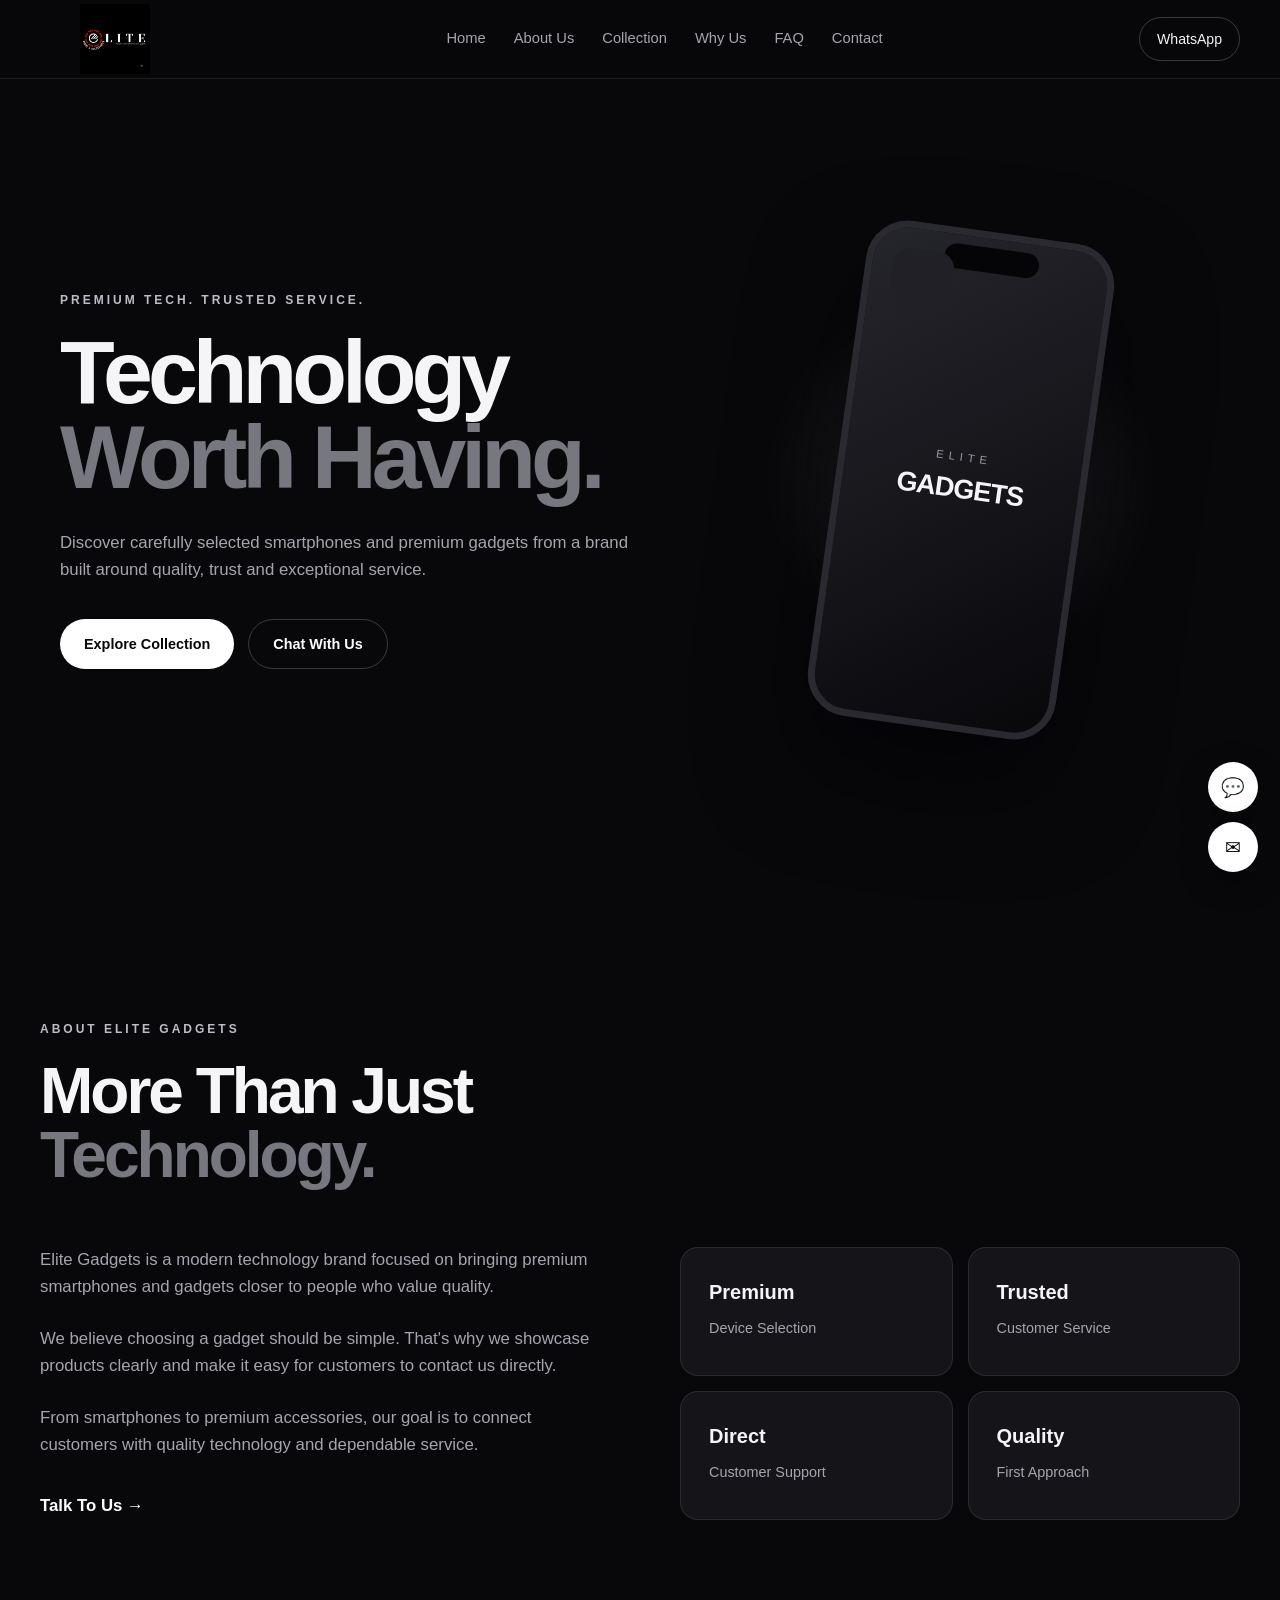
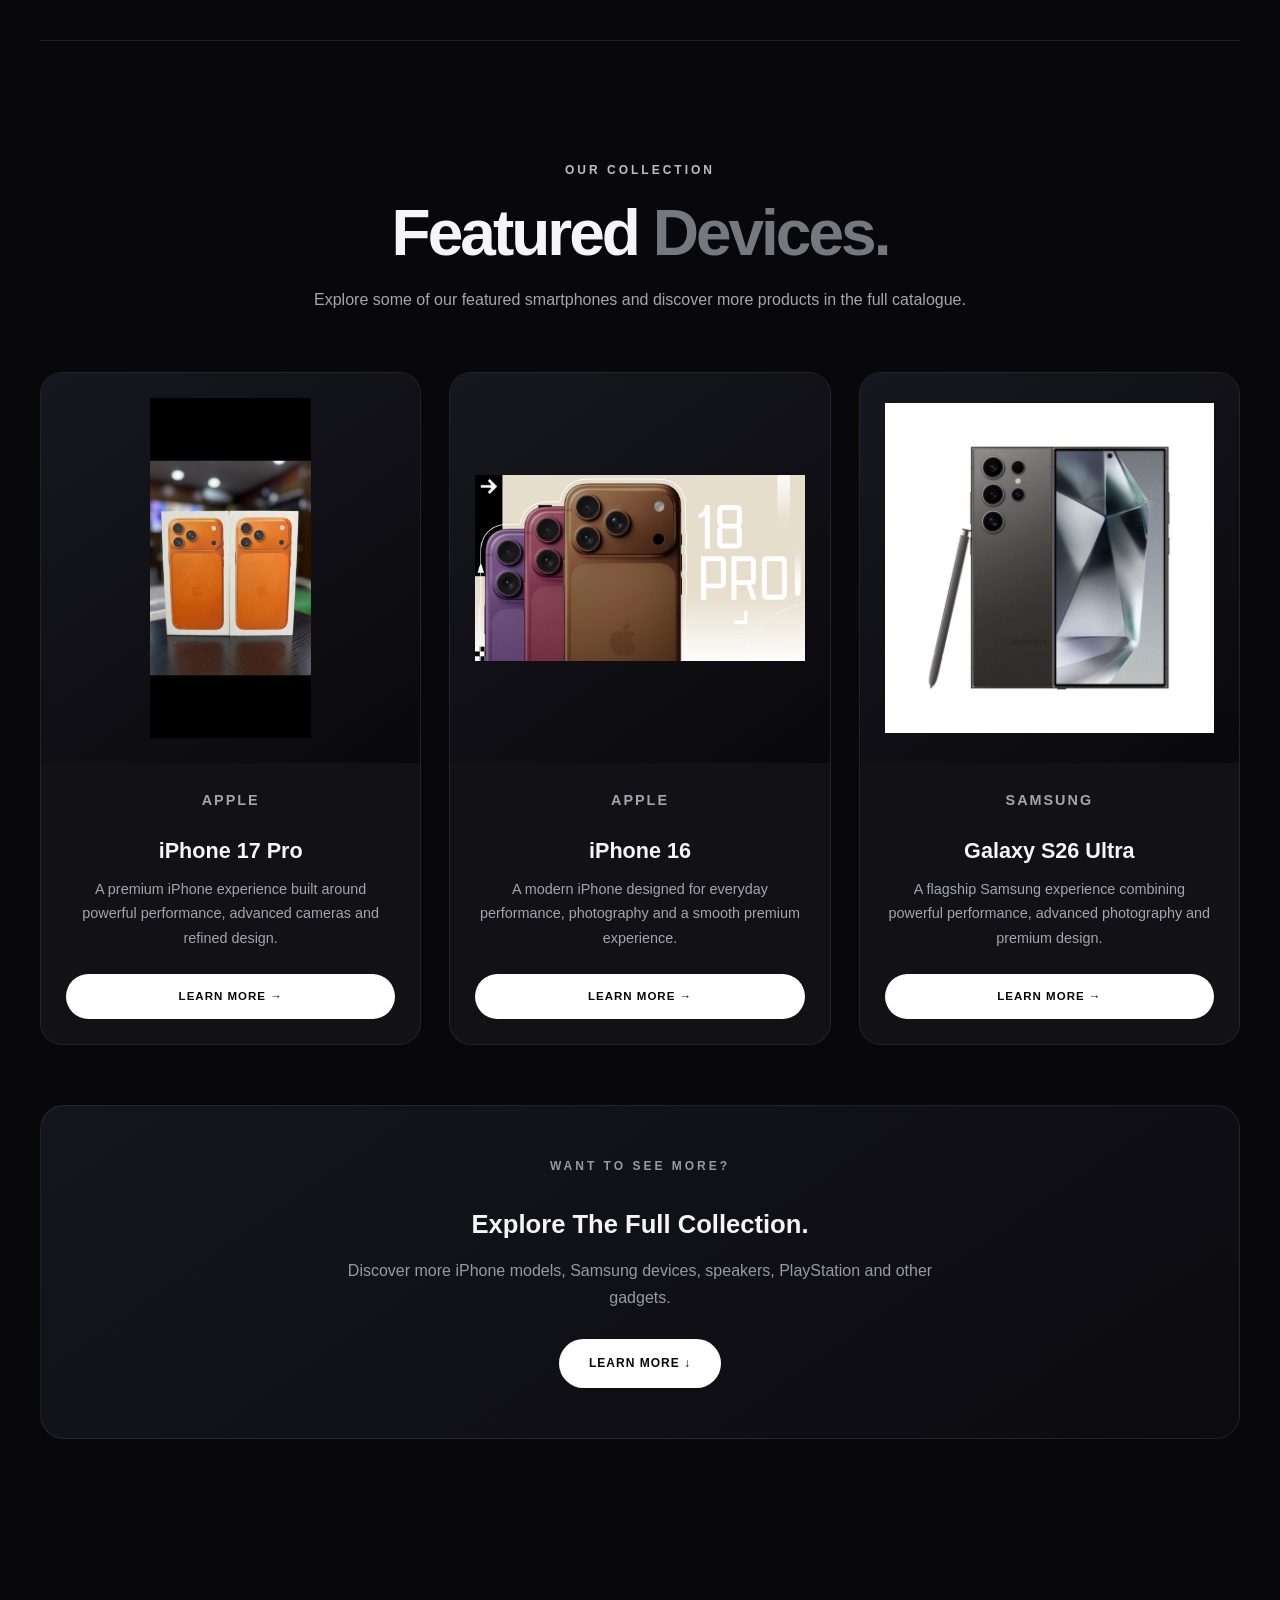
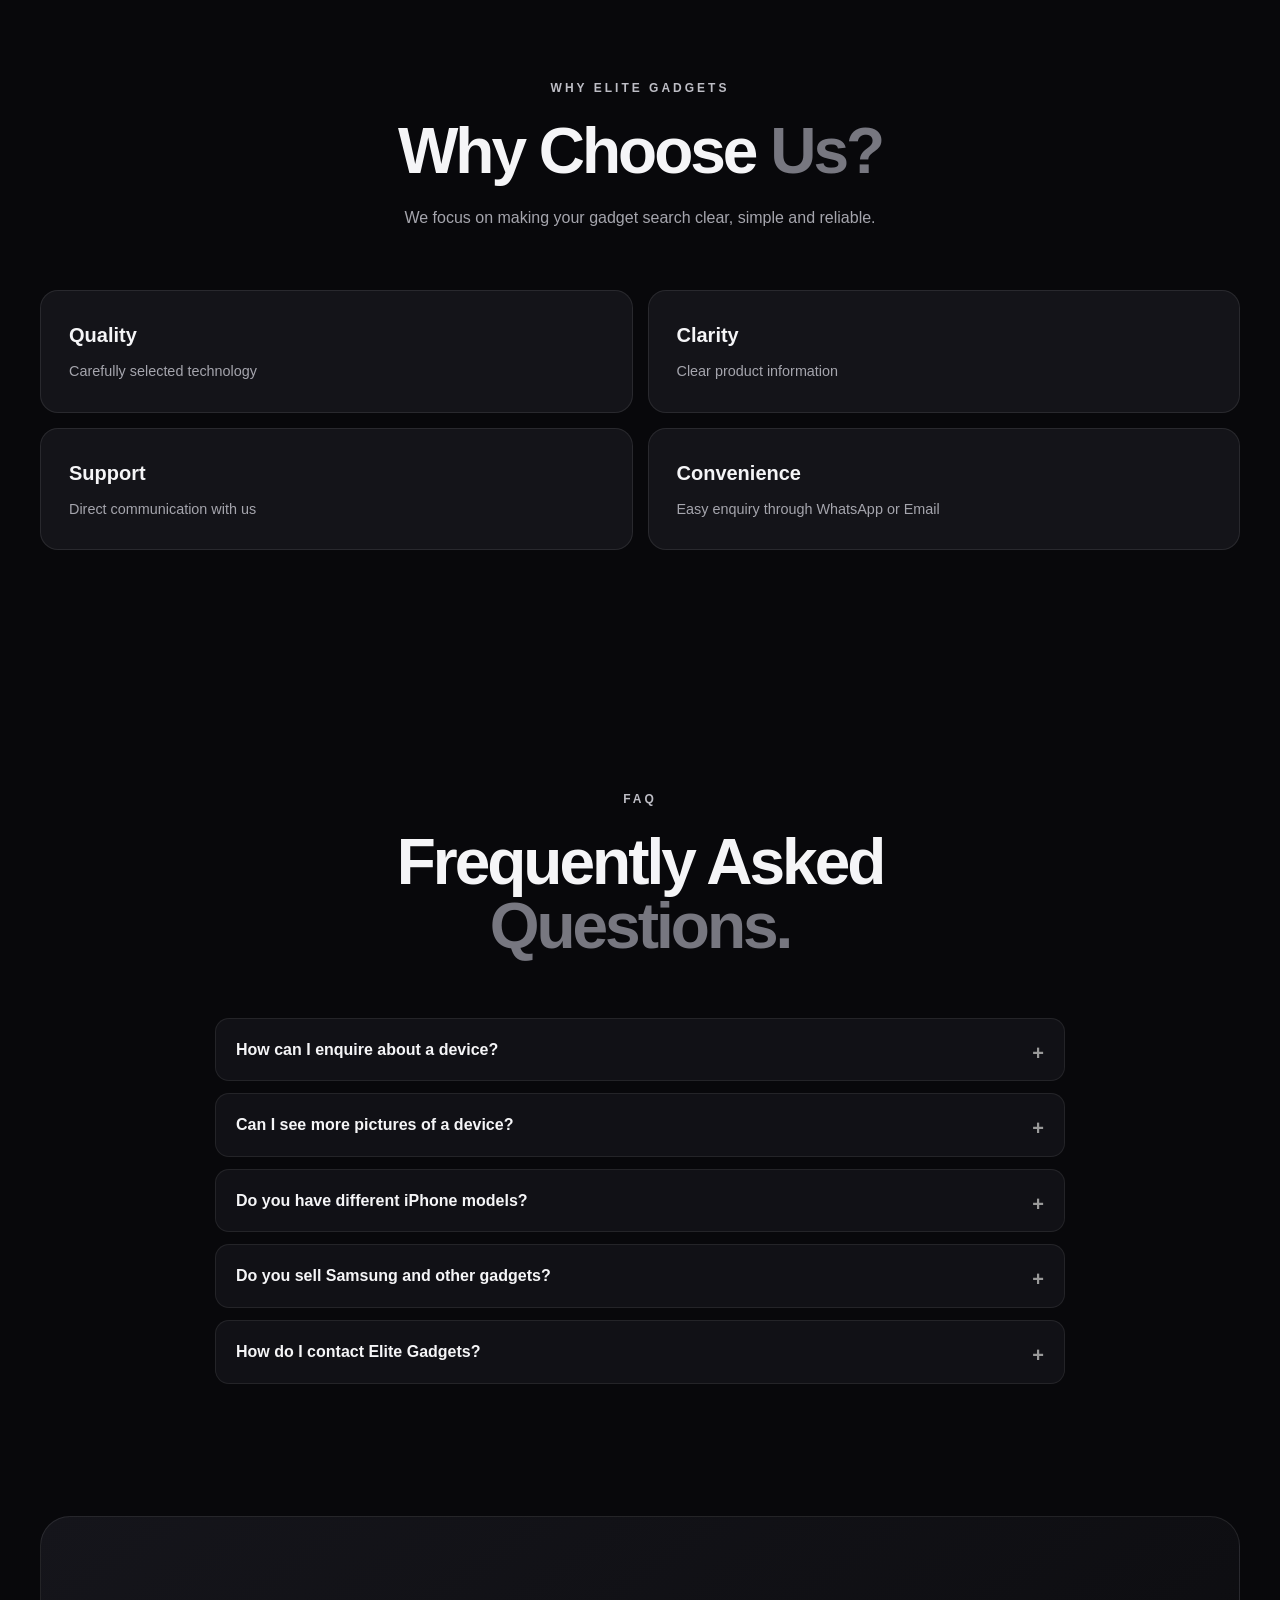
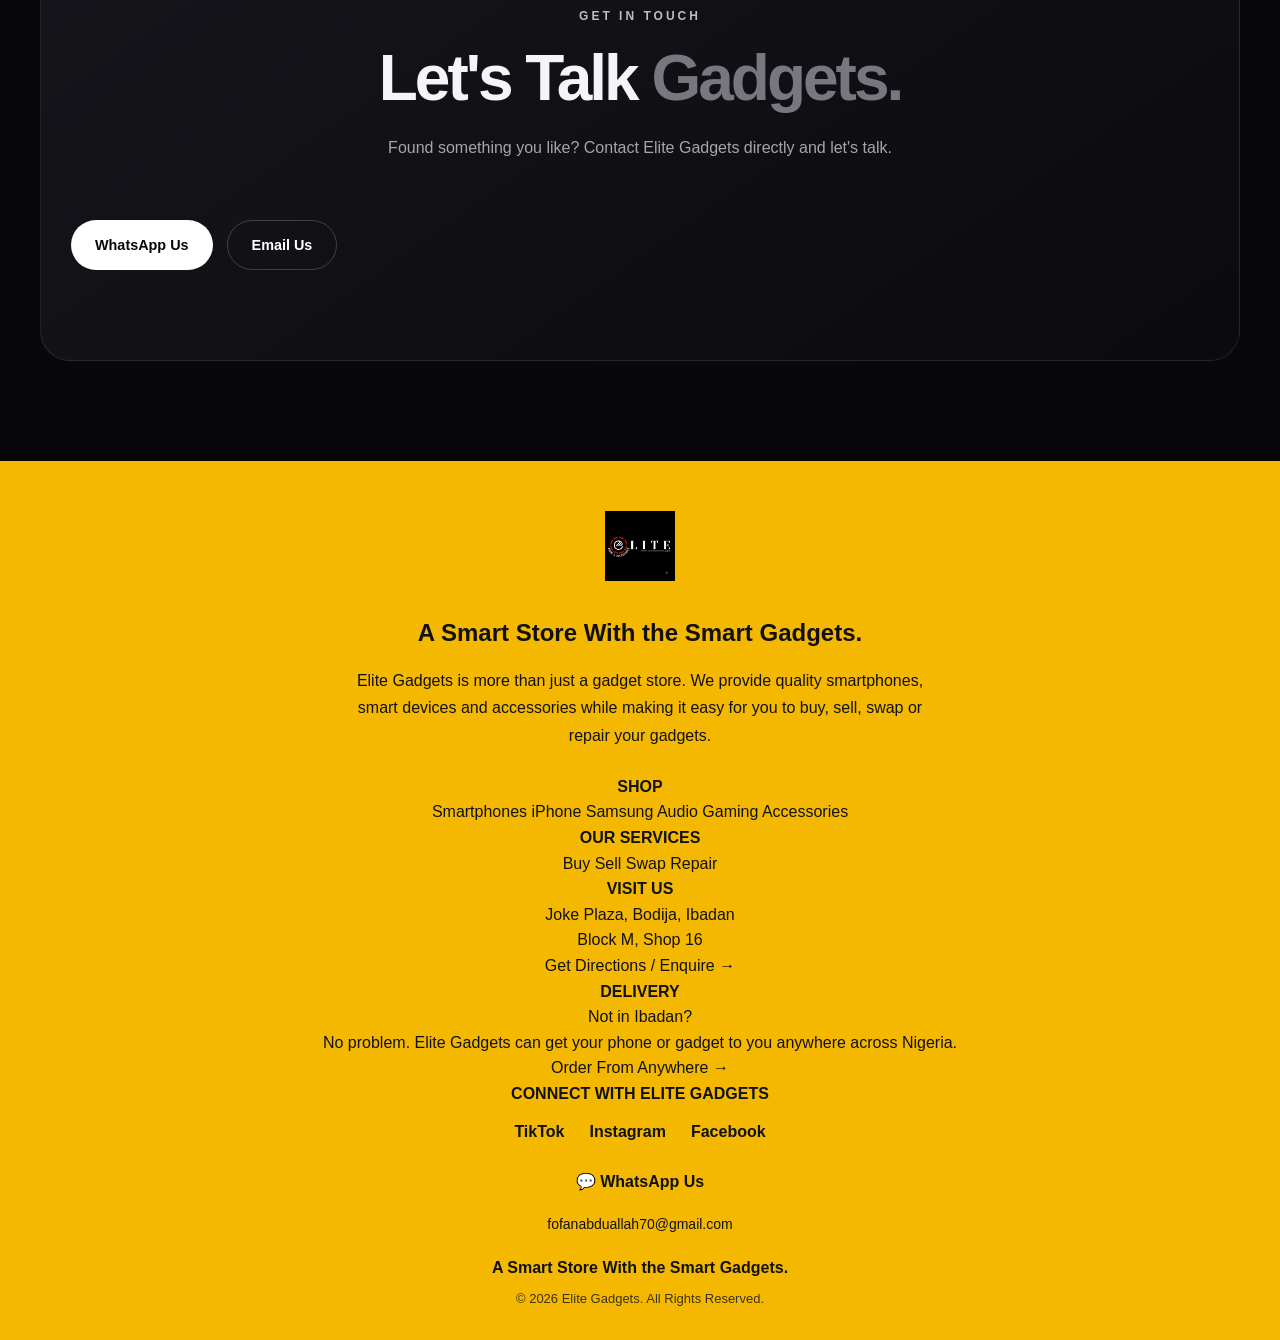
==== commit f868e54f: "Update index.html" ====
--- a/index.html
+++ b/index.html
@@ -1472,73 +1472,271 @@
 
 
     <!-- =================================================
-         FOOTER
-    ================================================= -->
-
-    <footer class="site-footer">
+     ELITE GADGETS FOOTER
+================================================= -->
+
+<footer class="site-footer">
 
     <div class="footer-content">
 
-        <a href="#home" class="footer-logo">
-            <img src="image/elite-logo.png" alt="Elite Gadgets">
-        </a>
-
-        <h3>Stay Connected With Elite Gadgets</h3>
-
-        <p class="footer-message">
-            Discover quality smartphones, audio devices, gaming products
-            and accessories — carefully selected for you.
-        </p>
-
-        <p class="footer-links-title">
-            Follow us on:
-        </p>
-
-        <div class="social-text-links">
-
-            <a href="https://www.tiktok.com/@elitephones234"
-               target="_blank"
-               rel="noopener noreferrer">
-                TikTok
+        <!-- BRAND -->
+
+        <div class="footer-brand">
+
+            <a
+                href="#home"
+                class="footer-logo"
+            >
+
+                <img
+                    src="image/elite-logo.png"
+                    alt="Elite Gadgets"
+                >
+
             </a>
 
-            <a href="https://www.instagram.com/elite_gadgets____"
-               target="_blank"
-               rel="noopener noreferrer">
-                Instagram
-            </a>
-
-            <a href="https://www.facebook.com/share/1bETkbTQiA/"
-               target="_blank"
-               rel="noopener noreferrer">
-                Facebook
-            </a>
+            <h3>
+                A Smart Store With the Smart Gadgets.
+            </h3>
+
+            <p class="footer-message">
+
+                Elite Gadgets is more than just a gadget store.
+                We provide quality smartphones, smart devices
+                and accessories while making it easy for you
+                to buy, sell, swap or repair your gadgets.
+
+            </p>
 
         </div>
 
-        <a href="https://wa.me/2349072084278"
-           class="whatsapp-footer"
-           target="_blank"
-           rel="noopener noreferrer">
-            💬 WhatsApp Us
-        </a>
-
-        <a href="mailto:fofanaabduallah70@gmail.com"
-           class="footer-email">
-            fofanaabduallah70@gmail.com
-        </a>
-
-        <p class="footer-tagline">
-            Premium Tech. Trusted Service.
-        </p>
-
-        <p class="footer-copy">
-            © 2026 Elite Gadgets. All Rights Reserved.
-        </p>
+
+
+        <!-- FOOTER GRID -->
+
+        <div class="footer-grid">
+
+
+            <!-- SHOP -->
+
+            <div class="footer-column">
+
+                <h4>
+                    SHOP
+                </h4>
+
+                <a href="#collection">
+                    Smartphones
+                </a>
+
+                <a href="catalogue.html">
+                    iPhone
+                </a>
+
+                <a href="catalogue.html">
+                    Samsung
+                </a>
+
+                <a href="catalogue.html">
+                    Audio
+                </a>
+
+                <a href="catalogue.html">
+                    Gaming
+                </a>
+
+                <a href="catalogue.html">
+                    Accessories
+                </a>
+
+            </div>
+
+
+
+            <!-- SERVICES -->
+
+            <div class="footer-column">
+
+                <h4>
+                    OUR SERVICES
+                </h4>
+
+                <a href="#contact">
+                    Buy
+                </a>
+
+                <a href="#contact">
+                    Sell
+                </a>
+
+                <a href="#contact">
+                    Swap
+                </a>
+
+                <a href="#contact">
+                    Repair
+                </a>
+
+            </div>
+
+
+
+            <!-- VISIT US -->
+
+            <div class="footer-column">
+
+                <h4>
+                    VISIT US
+                </h4>
+
+                <p>
+
+                    Joke Plaza, Bodija,
+                    Ibadan
+
+                </p>
+
+                <p>
+
+                    Block M,
+                    Shop 16
+
+                </p>
+
+                <a
+                    href="https://wa.me/2349072084278?text=Hello%20Elite%20Gadgets,%20I%20would%20like%20to%20visit%20your%20shop."
+                    target="_blank"
+                    rel="noopener noreferrer"
+                >
+                    Get Directions / Enquire →
+                </a>
+
+            </div>
+
+
+
+            <!-- DELIVERY -->
+
+            <div class="footer-column">
+
+                <h4>
+                    DELIVERY
+                </h4>
+
+                <p>
+
+                    Not in Ibadan?
+
+                </p>
+
+                <p>
+
+                    No problem.
+
+                    Elite Gadgets can get your
+                    phone or gadget to you anywhere
+                    across Nigeria.
+
+                </p>
+
+                <a
+                    href="https://wa.me/2349072084278?text=Hello%20Elite%20Gadgets,%20I%20would%20like%20to%20make%20an%20order."
+                    target="_blank"
+                    rel="noopener noreferrer"
+                >
+                    Order From Anywhere →
+                </a>
+
+            </div>
+
+        </div>
+
+
+
+        <!-- CONNECT -->
+
+        <div class="footer-connect">
+
+            <div>
+
+                <p class="footer-links-title">
+                    CONNECT WITH ELITE GADGETS
+                </p>
+
+                <div class="social-text-links">
+
+                    <a
+                        href="https://www.tiktok.com/@elitephones234"
+                        target="_blank"
+                        rel="noopener noreferrer"
+                    >
+                        TikTok
+                    </a>
+
+                    <a
+                        href="https://www.instagram.com/elite_gadgets____"
+                        target="_blank"
+                        rel="noopener noreferrer"
+                    >
+                        Instagram
+                    </a>
+
+                    <a
+                        href="https://www.facebook.com/share/1bETkbTQiA/"
+                        target="_blank"
+                        rel="noopener noreferrer"
+                    >
+                        Facebook
+                    </a>
+
+                </div>
+
+            </div>
+
+
+
+            <div class="footer-contact-actions">
+
+                <a
+                    href="https://wa.me/2349072084278"
+                    class="whatsapp-footer"
+                    target="_blank"
+                    rel="noopener noreferrer"
+                >
+                    💬 WhatsApp Us
+                </a>
+
+                <a
+                    href="mailto:fofanabduallah70@gmail.com?subject=Elite%20Gadgets%20Enquiry"
+                    class="footer-email"
+                >
+                    fofanabduallah70@gmail.com
+                </a>
+
+            </div>
+
+        </div>
+
+
+
+        <!-- BOTTOM -->
+
+        <div class="footer-bottom">
+
+            <p class="footer-tagline">
+                A Smart Store With the Smart Gadgets.
+            </p>
+
+            <p class="footer-copy">
+                © 2026 Elite Gadgets. All Rights Reserved.
+            </p>
+
+        </div>
 
     </div>
 
 </footer>
+
 
 
 
--- a/style.css
+++ b/style.css
@@ -1404,133 +1404,140 @@
 /* =========================================
    FOOTER
 ========================================= */
+/* =========================
+   ELITE GADGETS FOOTER
+========================= */
 
 .site-footer {
-
-    border-top:
-        1px solid var(--line);
-
-    padding:
-        70px 20px 25px;
-
-}
-
-
-.footer-grid {
-
-    width:
-        min(
-            100%,
-            var(--max-width)
-        );
-
-    margin:
-        auto;
-
-    display:
-        grid;
-
-    grid-template-columns:
-        1.5fr repeat(3, 1fr);
-
-    gap:
-        50px;
-
-    padding-bottom:
-        60px;
-
-}
-
-
-.footer-brand p {
-
-    color:
-        var(--muted);
-
-    margin-top:
-        12px;
-
-}
-
-
-.footer-column {
-
-    display:
-        flex;
-
-    flex-direction:
-        column;
-
-    gap:
-        10px;
-
-}
-
-
-.footer-column h4 {
-
-    margin-bottom:
-        8px;
-
-}
-
-
-.footer-column a {
-
-    color:
-        var(--muted);
-
-    font-size:
-        0.9rem;
-
-    transition:
-        0.3s ease;
-
-}
-
-
-.footer-column a:hover {
-
-    color:
-        white;
-
-}
-
-
-.footer-bottom {
-
-    width:
-        min(
-            100%,
-            var(--max-width)
-        );
-
-    margin:
-        auto;
-
-    padding-top:
-        25px;
-
-    border-top:
-        1px solid var(--line);
-
-    display:
-        flex;
-
-    justify-content:
-        space-between;
-
-    gap:
-        20px;
-
-    color:
-        #686870;
-
-    font-size:
-        0.75rem;
-
-}
-
+    background: #f5b800;
+    color: #111;
+    text-align: center;
+    padding: 50px 20px 30px;
+    margin-top: 60px;
+}
+
+.footer-content {
+    max-width: 800px;
+    margin: auto;
+}
+
+.footer-logo {
+    display: inline-block;
+    margin-bottom: 15px;
+}
+
+.footer-logo img {
+    width: 140px;
+    max-height: 70px;
+    object-fit: contain;
+    display: block;
+}
+
+.footer-content h3 {
+    font-size: 24px;
+    margin: 10px 0 15px;
+}
+
+.footer-message {
+    max-width: 600px;
+    margin: 0 auto 25px;
+    line-height: 1.7;
+    font-size: 16px;
+}
+
+.footer-links-title {
+    font-weight: bold;
+    margin-bottom: 12px;
+}
+
+/* SOCIAL MEDIA TEXT */
+
+.social-text-links {
+    display: flex;
+    justify-content: center;
+    gap: 25px;
+    margin-bottom: 25px;
+}
+
+.social-text-links a {
+    color: #111;
+    text-decoration: none;
+    font-weight: 600;
+    transition: 0.3s ease;
+}
+
+.social-text-links a:hover {
+    text-decoration: underline;
+    transform: translateY(-2px);
+}
+
+/* WHATSAPP */
+
+.whatsapp-footer {
+    display: inline-block;
+    color: #111;
+    text-decoration: none;
+    font-weight: bold;
+    font-size: 16px;
+    margin-bottom: 18px;
+    transition: 0.3s ease;
+}
+
+.whatsapp-footer:hover {
+    transform: translateY(-3px);
+}
+
+/* EMAIL */
+
+.footer-email {
+    display: block;
+    color: #111;
+    text-decoration: none;
+    font-size: 14px;
+    margin-bottom: 20px;
+}
+
+.footer-email:hover {
+    text-decoration: underline;
+}
+
+/* TAGLINE */
+
+.footer-tagline {
+    font-weight: bold;
+    margin: 15px 0 8px;
+}
+
+/* COPYRIGHT */
+
+.footer-copy {
+    font-size: 13px;
+    margin: 0;
+    opacity: 0.8;
+}
+
+/* MOBILE */
+
+@media (max-width: 600px) {
+
+    .site-footer {
+        padding: 40px 18px 25px;
+    }
+
+    .footer-content h3 {
+        font-size: 21px;
+    }
+
+    .footer-message {
+        font-size: 14px;
+    }
+
+    .social-text-links {
+        gap: 18px;
+        flex-wrap: wrap;
+    }
+
+}
 
 /* =========================================
    FLOATING CONTACT BUTTONS
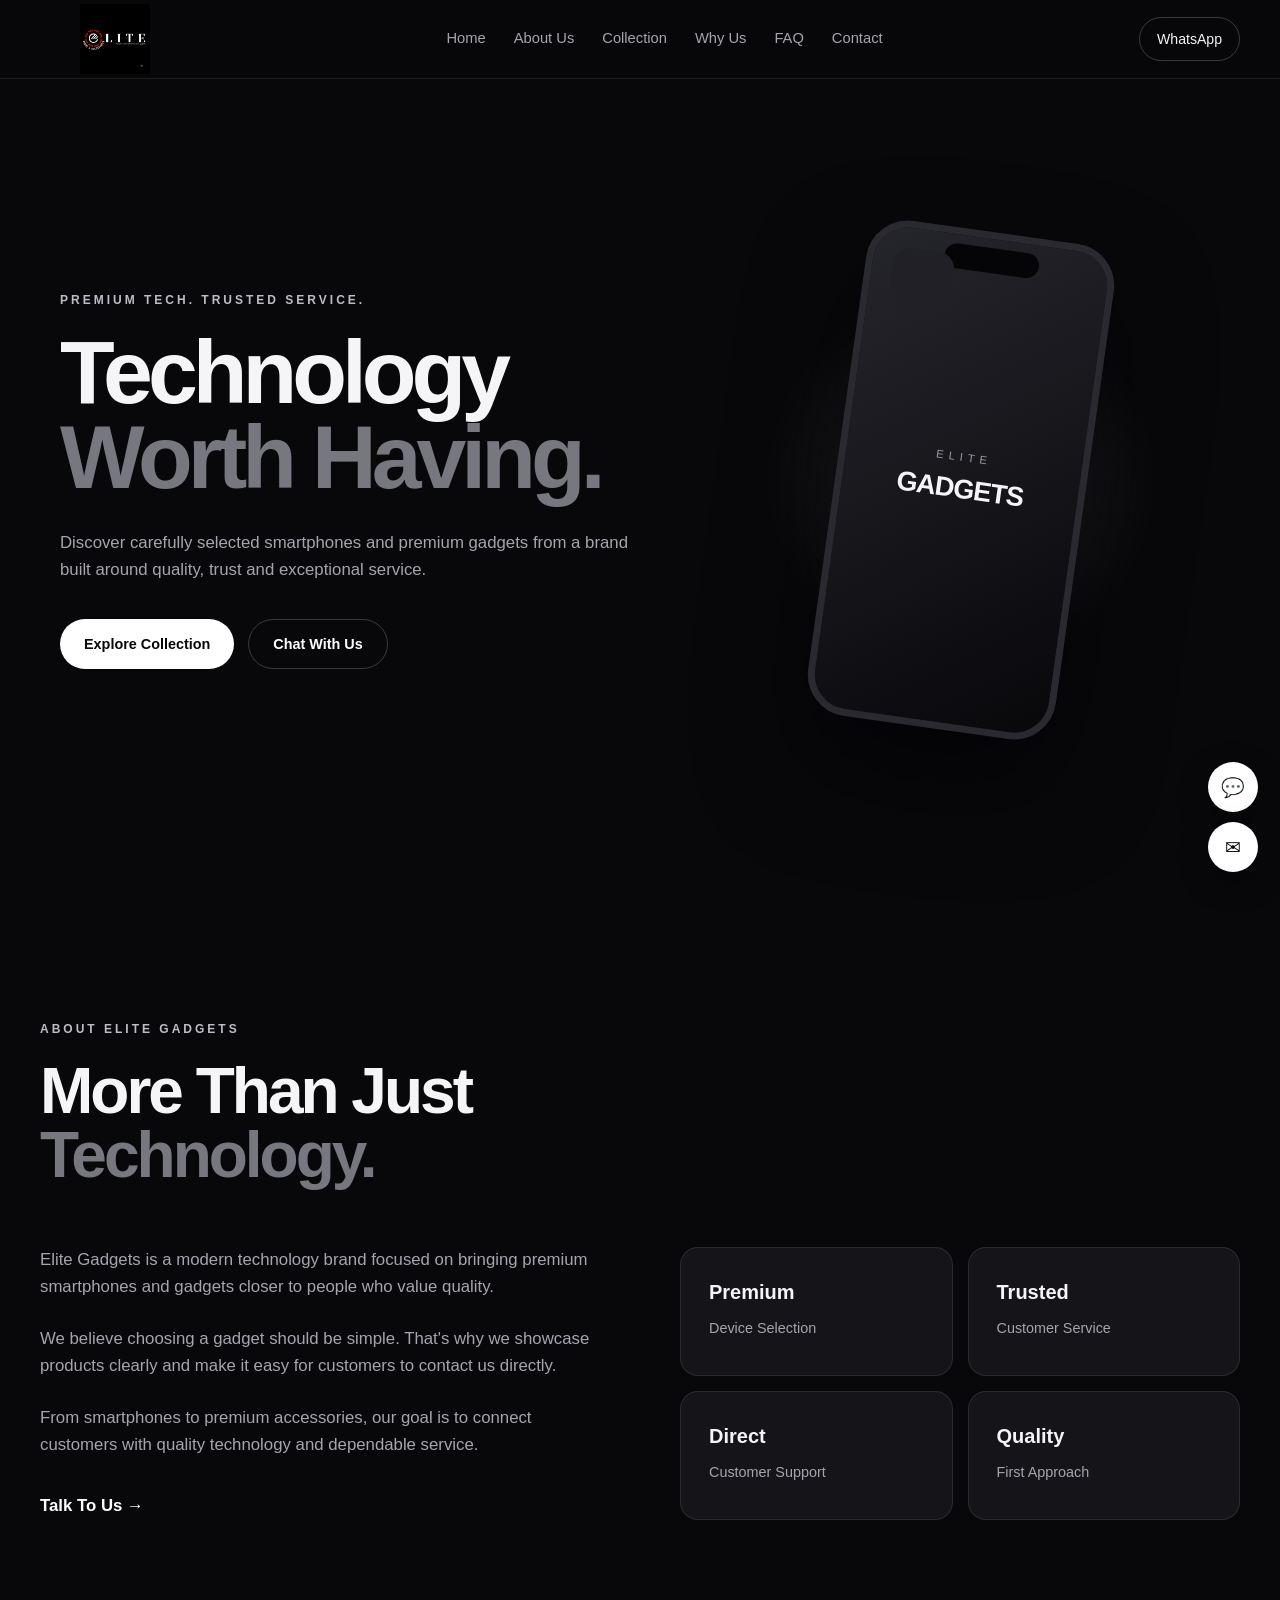
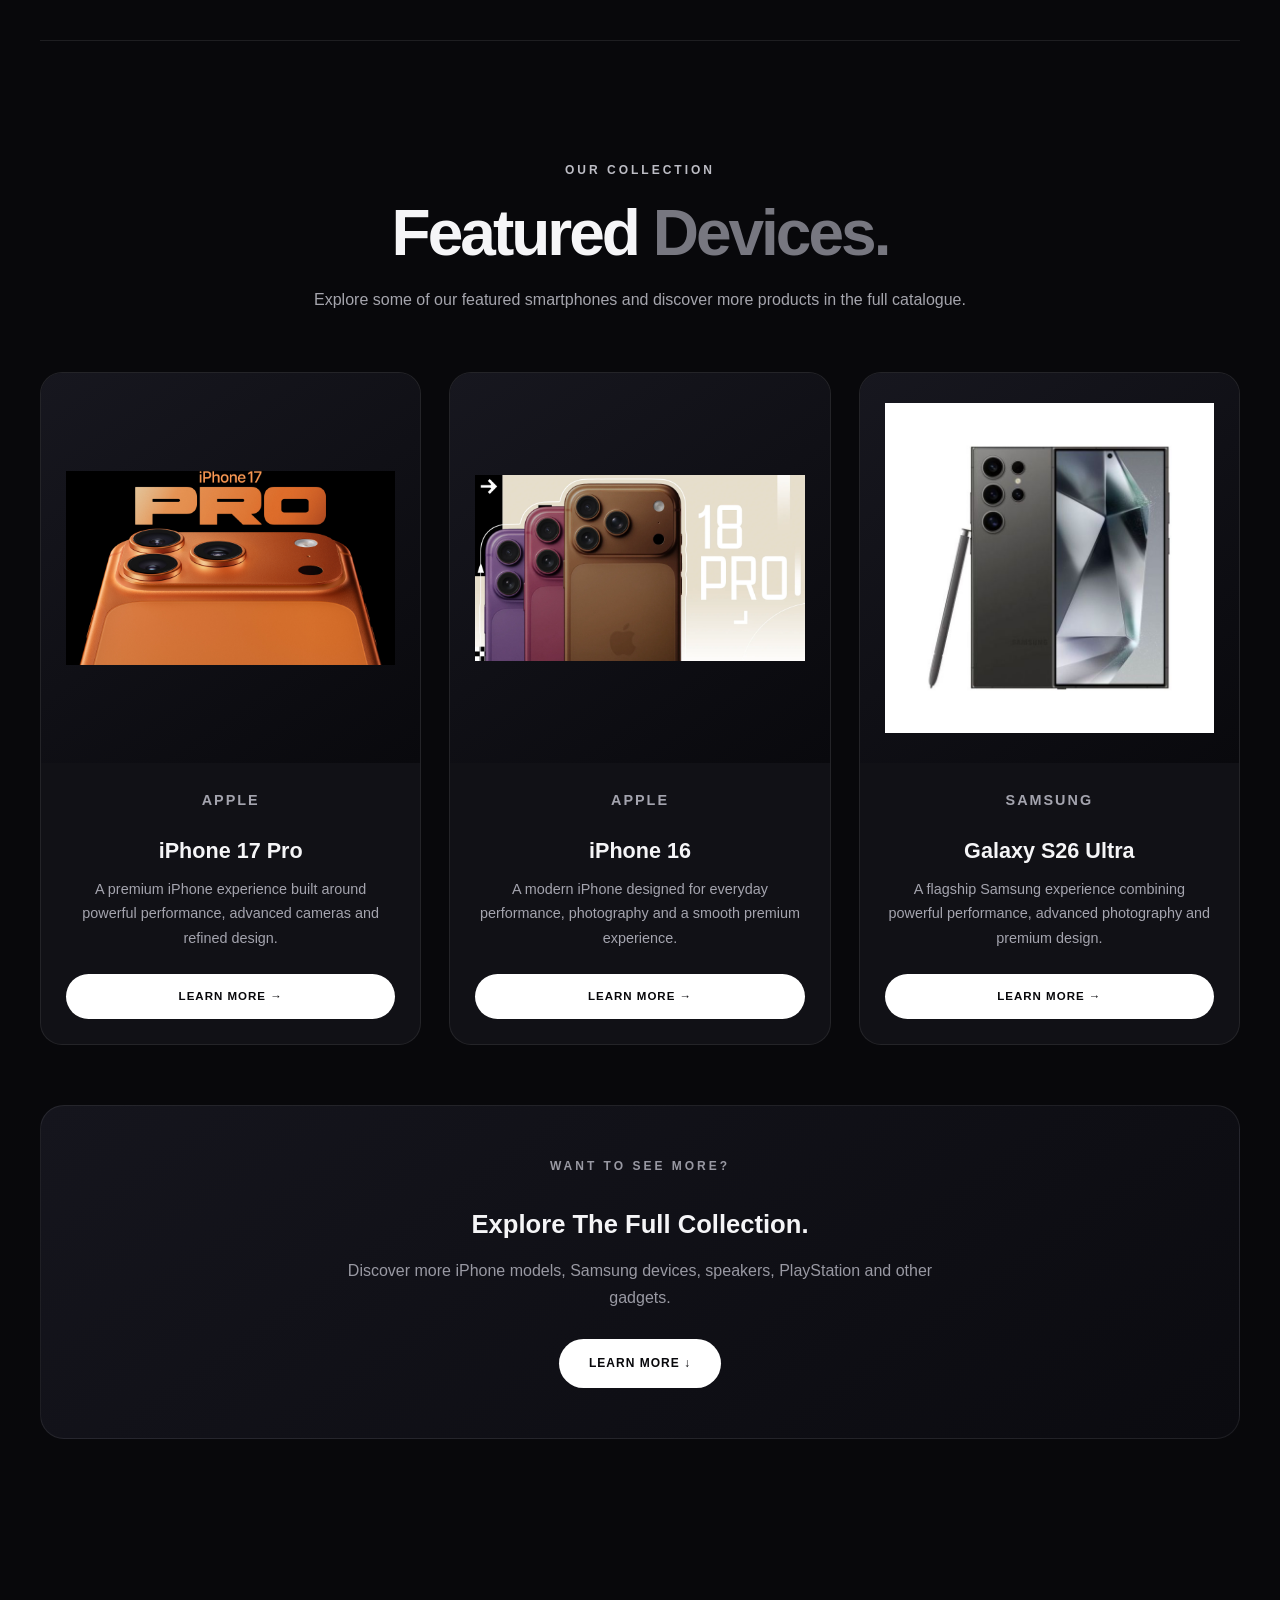
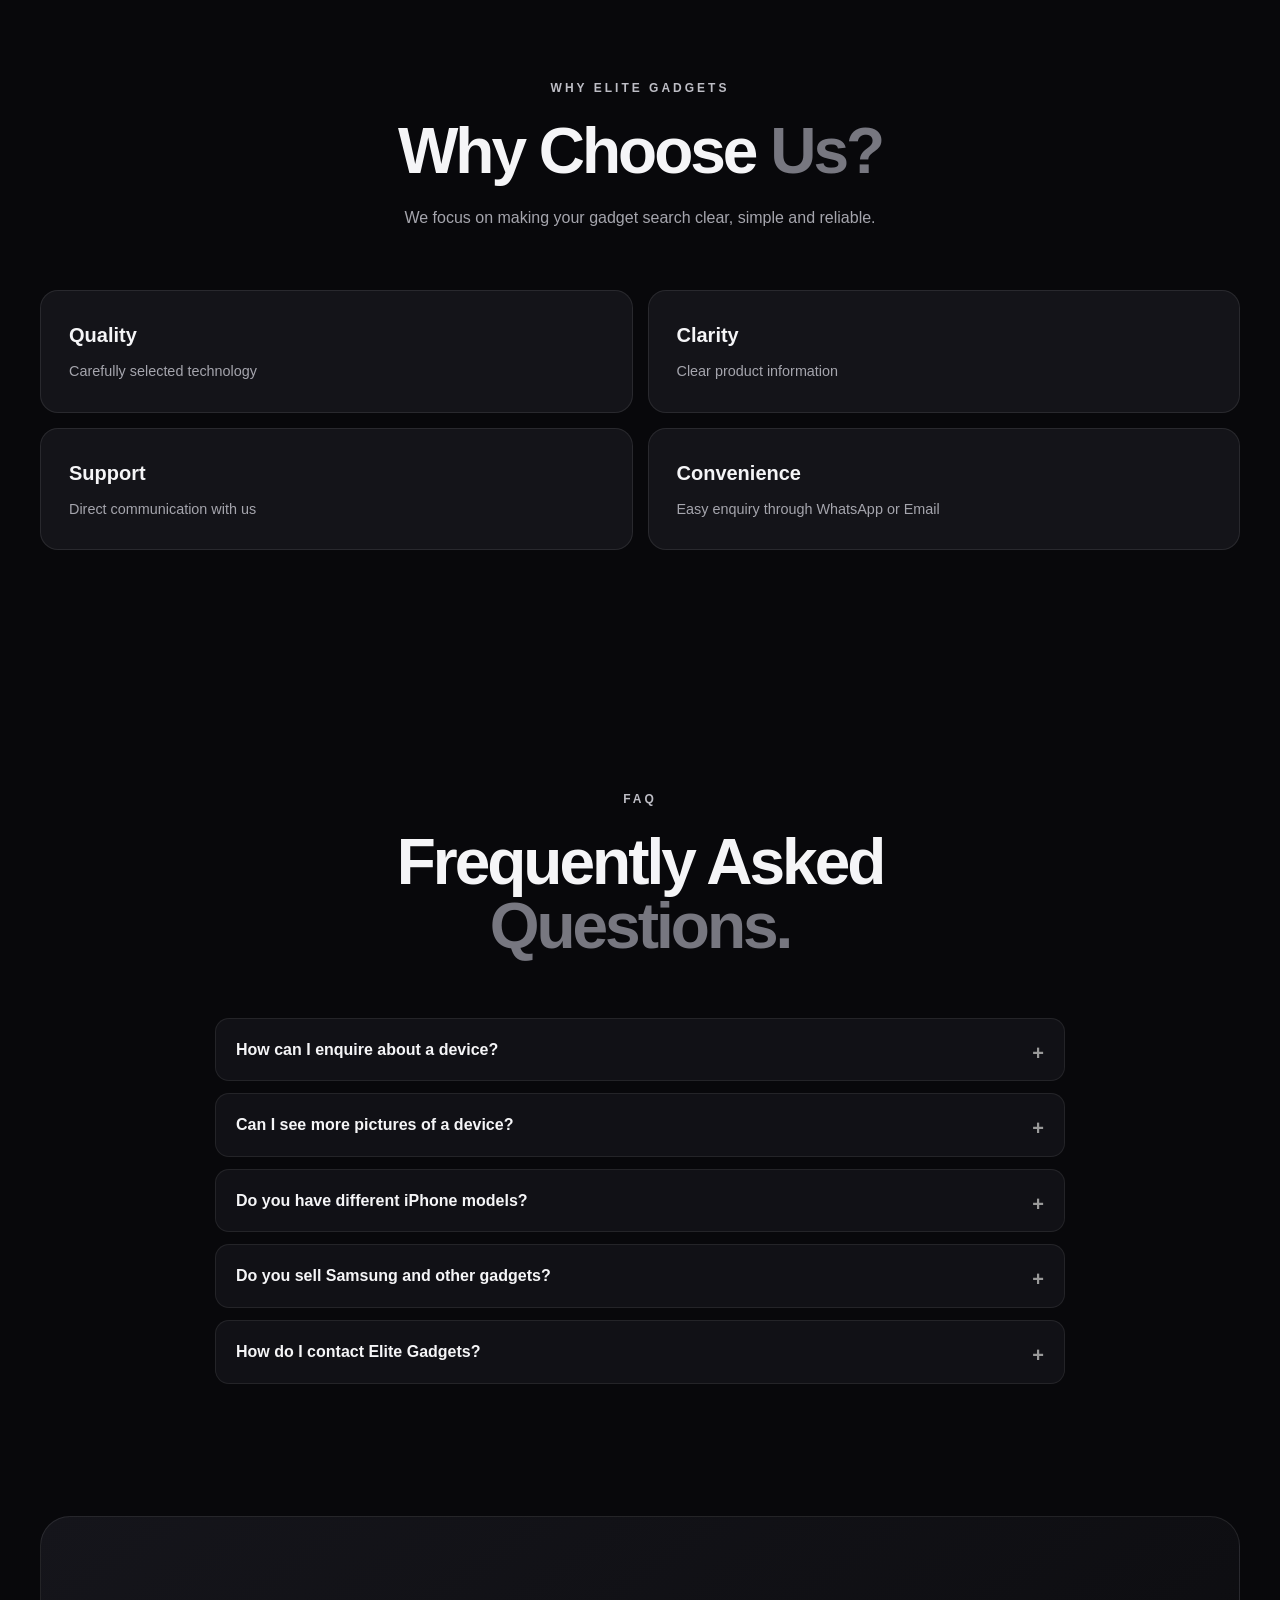
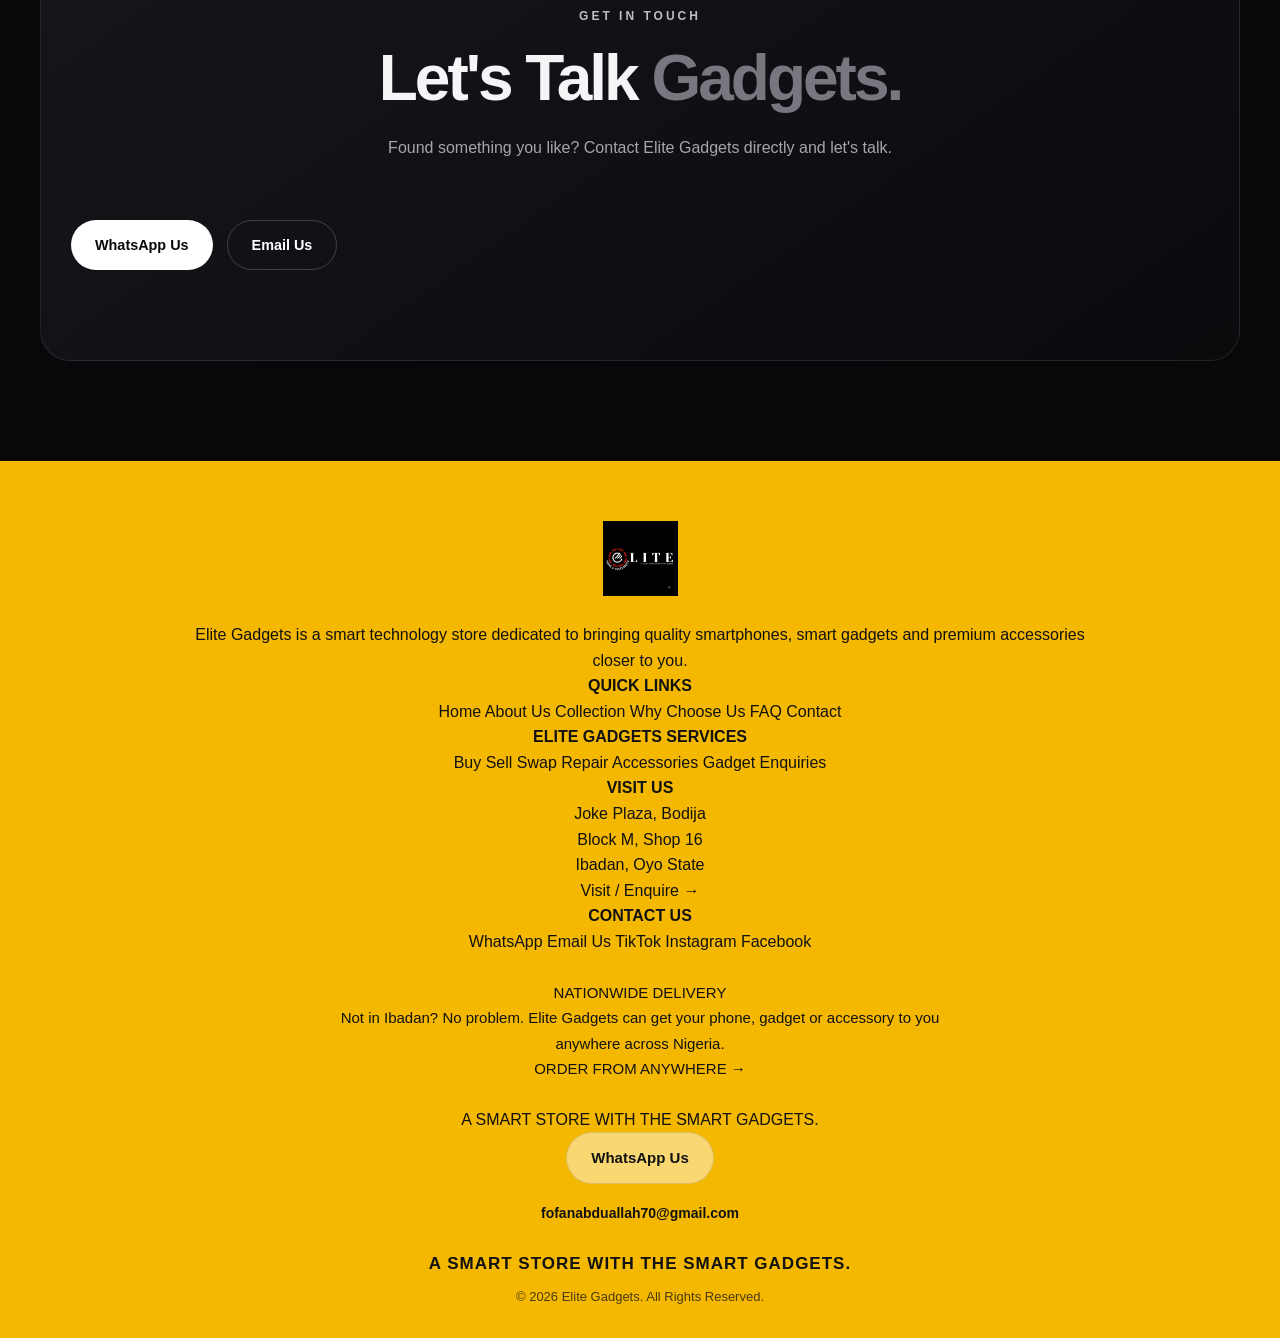
==== commit 2ec6fcc7: "Update index.html" ====
--- a/index.html
+++ b/index.html
@@ -1471,7 +1471,7 @@
 
 
 
-    <!-- =================================================
+<!-- =================================================
      ELITE GADGETS FOOTER
 ================================================= -->
 
@@ -1479,7 +1479,10 @@
 
     <div class="footer-content">
 
-        <!-- BRAND -->
+
+        <!-- =================================================
+             FOOTER TOP / BRAND
+        ================================================= -->
 
         <div class="footer-brand">
 
@@ -1495,16 +1498,13 @@
 
             </a>
 
-            <h3>
-                A Smart Store With the Smart Gadgets.
-            </h3>
-
-            <p class="footer-message">
-
-                Elite Gadgets is more than just a gadget store.
-                We provide quality smartphones, smart devices
-                and accessories while making it easy for you
-                to buy, sell, swap or repair your gadgets.
+
+            <p class="footer-brand-description">
+
+                Elite Gadgets is a smart technology store
+                dedicated to bringing quality smartphones,
+                smart gadgets and premium accessories closer
+                to you.
 
             </p>
 
@@ -1512,76 +1512,104 @@
 
 
 
-        <!-- FOOTER GRID -->
+        <!-- =================================================
+             FOOTER COLUMNS
+        ================================================= -->
 
         <div class="footer-grid">
 
 
-            <!-- SHOP -->
+            <!-- =================================================
+                 QUICK LINKS
+            ================================================= -->
 
             <div class="footer-column">
 
                 <h4>
-                    SHOP
+                    QUICK LINKS
                 </h4>
 
+
+                <a href="#home">
+                    Home
+                </a>
+
+
+                <a href="#about">
+                    About Us
+                </a>
+
+
                 <a href="#collection">
-                    Smartphones
-                </a>
-
-                <a href="catalogue.html">
-                    iPhone
-                </a>
-
-                <a href="catalogue.html">
-                    Samsung
-                </a>
-
-                <a href="catalogue.html">
-                    Audio
-                </a>
-
-                <a href="catalogue.html">
-                    Gaming
-                </a>
+                    Collection
+                </a>
+
+
+                <a href="#why-us">
+                    Why Choose Us
+                </a>
+
+
+                <a href="#faq">
+                    FAQ
+                </a>
+
+
+                <a href="#contact">
+                    Contact
+                </a>
+
+            </div>
+
+
+
+            <!-- =================================================
+                 ELITE GADGETS SERVICES
+            ================================================= -->
+
+            <div class="footer-column">
+
+                <h4>
+                    ELITE GADGETS SERVICES
+                </h4>
+
+
+                <a href="#contact">
+                    Buy
+                </a>
+
+
+                <a href="#contact">
+                    Sell
+                </a>
+
+
+                <a href="#contact">
+                    Swap
+                </a>
+
+
+                <a href="#contact">
+                    Repair
+                </a>
+
 
                 <a href="catalogue.html">
                     Accessories
                 </a>
 
-            </div>
-
-
-
-            <!-- SERVICES -->
-
-            <div class="footer-column">
-
-                <h4>
-                    OUR SERVICES
-                </h4>
 
                 <a href="#contact">
-                    Buy
-                </a>
-
-                <a href="#contact">
-                    Sell
-                </a>
-
-                <a href="#contact">
-                    Swap
-                </a>
-
-                <a href="#contact">
-                    Repair
-                </a>
-
-            </div>
-
-
-
-            <!-- VISIT US -->
+                    Gadget Enquiries
+                </a>
+
+            </div>
+
+
+
+            <!-- =================================================
+                 VISIT US
+            ================================================= -->
 
             <div class="footer-column">
 
@@ -1589,62 +1617,85 @@
                     VISIT US
                 </h4>
 
+
                 <p>
-
-                    Joke Plaza, Bodija,
-                    Ibadan
-
+                    Joke Plaza, Bodija
                 </p>
 
+
                 <p>
-
-                    Block M,
-                    Shop 16
-
+                    Block M, Shop 16
                 </p>
+
+
+                <p>
+                    Ibadan, Oyo State
+                </p>
+
 
                 <a
                     href="https://wa.me/2349072084278?text=Hello%20Elite%20Gadgets,%20I%20would%20like%20to%20visit%20your%20shop."
                     target="_blank"
                     rel="noopener noreferrer"
                 >
-                    Get Directions / Enquire →
-                </a>
-
-            </div>
-
-
-
-            <!-- DELIVERY -->
+                    Visit / Enquire →
+                </a>
+
+            </div>
+
+
+
+            <!-- =================================================
+                 CONTACT
+            ================================================= -->
 
             <div class="footer-column">
 
                 <h4>
-                    DELIVERY
+                    CONTACT US
                 </h4>
 
-                <p>
-
-                    Not in Ibadan?
-
-                </p>
-
-                <p>
-
-                    No problem.
-
-                    Elite Gadgets can get your
-                    phone or gadget to you anywhere
-                    across Nigeria.
-
-                </p>
 
                 <a
-                    href="https://wa.me/2349072084278?text=Hello%20Elite%20Gadgets,%20I%20would%20like%20to%20make%20an%20order."
+                    href="https://wa.me/2349072084278"
                     target="_blank"
                     rel="noopener noreferrer"
                 >
-                    Order From Anywhere →
+                    WhatsApp
+                </a>
+
+
+                <a
+                    href="mailto:fofanabduallah70@gmail.com?subject=Elite%20Gadgets%20Enquiry"
+                >
+                    Email Us
+                </a>
+
+
+                <a
+                    href="https://www.tiktok.com/@elitephones234"
+                    target="_blank"
+                    rel="noopener noreferrer"
+                >
+                    TikTok
+                </a>
+
+
+                <a
+                    href="https://www.instagram.com/elite_gadgets____"
+                    target="_blank"
+                    rel="noopener noreferrer"
+                >
+                    Instagram
+                </a>
+
+
+                <a
+                    href="https://www.facebook.com/share/1bETkbTQiA/"
+                    target="_blank"
+                    rel="noopener noreferrer"
+                >
+                    Facebook
                 </a>
 
             </div>
@@ -1653,46 +1704,56 @@
 
 
 
-        <!-- CONNECT -->
+        <!-- =================================================
+             NATIONWIDE DELIVERY
+        ================================================= -->
+
+        <div class="footer-delivery">
+
+            <div>
+
+                <span class="footer-delivery-label">
+                    NATIONWIDE DELIVERY
+                </span>
+
+
+                <p>
+                    Not in Ibadan? No problem.
+                    Elite Gadgets can get your phone,
+                    gadget or accessory to you anywhere
+                    across Nigeria.
+                </p>
+
+            </div>
+
+
+            <a
+                href="https://wa.me/2349072084278?text=Hello%20Elite%20Gadgets,%20I%20would%20like%20to%20make%20an%20order."
+                target="_blank"
+                rel="noopener noreferrer"
+                class="footer-order-button"
+            >
+                ORDER FROM ANYWHERE →
+            </a>
+
+        </div>
+
+
+
+        <!-- =================================================
+             FOOTER CONNECT
+        ================================================= -->
 
         <div class="footer-connect">
 
+
             <div>
 
-                <p class="footer-links-title">
-                    CONNECT WITH ELITE GADGETS
+                <p class="footer-connect-title">
+                    A SMART STORE WITH THE SMART GADGETS.
                 </p>
 
-                <div class="social-text-links">
-
-                    <a
-                        href="https://www.tiktok.com/@elitephones234"
-                        target="_blank"
-                        rel="noopener noreferrer"
-                    >
-                        TikTok
-                    </a>
-
-                    <a
-                        href="https://www.instagram.com/elite_gadgets____"
-                        target="_blank"
-                        rel="noopener noreferrer"
-                    >
-                        Instagram
-                    </a>
-
-                    <a
-                        href="https://www.facebook.com/share/1bETkbTQiA/"
-                        target="_blank"
-                        rel="noopener noreferrer"
-                    >
-                        Facebook
-                    </a>
-
-                </div>
-
-            </div>
-
+            </div>
 
 
             <div class="footer-contact-actions">
@@ -1703,8 +1764,9 @@
                     target="_blank"
                     rel="noopener noreferrer"
                 >
-                    💬 WhatsApp Us
-                </a>
+                    WhatsApp Us
+                </a>
+
 
                 <a
                     href="mailto:fofanabduallah70@gmail.com?subject=Elite%20Gadgets%20Enquiry"
@@ -1719,7 +1781,9 @@
 
 
 
-        <!-- BOTTOM -->
+        <!-- =================================================
+             FOOTER BOTTOM
+        ================================================= -->
 
         <div class="footer-bottom">
 
@@ -1727,6 +1791,7 @@
                 A Smart Store With the Smart Gadgets.
             </p>
 
+
             <p class="footer-copy">
                 © 2026 Elite Gadgets. All Rights Reserved.
             </p>
@@ -1739,7 +1804,6 @@
 
 
 
-
     <!-- =================================================
          MOBILE MENU JAVASCRIPT
     ================================================= -->
--- a/style.css
+++ b/style.css
@@ -1404,124 +1404,265 @@
 /* =========================================
    FOOTER
 ========================================= */
-/* =========================
+/* =========================================
    ELITE GADGETS FOOTER
-========================= */
+========================================= */
 
 .site-footer {
     background: #f5b800;
     color: #111;
     text-align: center;
-    padding: 50px 20px 30px;
+    padding: 60px 20px 30px;
     margin-top: 60px;
 }
 
 .footer-content {
-    max-width: 800px;
-    margin: auto;
-}
+    max-width: 900px;
+    margin: 0 auto;
+}
+
+
+/* =========================================
+   FOOTER LOGO
+========================================= */
 
 .footer-logo {
     display: inline-block;
-    margin-bottom: 15px;
+    margin-bottom: 18px;
 }
 
 .footer-logo img {
-    width: 140px;
-    max-height: 70px;
+    width: 150px;
+    max-height: 75px;
     object-fit: contain;
     display: block;
 }
 
+
+/* =========================================
+   FOOTER HEADING
+========================================= */
+
 .footer-content h3 {
-    font-size: 24px;
+    font-size: 25px;
     margin: 10px 0 15px;
-}
+    font-weight: 800;
+}
+
+
+/* =========================================
+   FOOTER MESSAGE
+========================================= */
 
 .footer-message {
-    max-width: 600px;
+    max-width: 700px;
     margin: 0 auto 25px;
+    line-height: 1.8;
+    font-size: 16px;
+}
+
+
+/* =========================================
+   ELITE GADGETS SERVICES
+========================================= */
+
+.footer-services {
+    display: grid;
+    grid-template-columns: repeat(4, 1fr);
+    gap: 15px;
+    max-width: 750px;
+    margin: 35px auto;
+}
+
+.footer-service {
+    background: rgba(255,255,255,0.35);
+    border: 1px solid rgba(0,0,0,0.12);
+    border-radius: 14px;
+    padding: 18px 12px;
+    transition: 0.3s ease;
+}
+
+.footer-service:hover {
+    transform: translateY(-5px);
+    background: rgba(255,255,255,0.55);
+}
+
+.footer-service strong {
+    display: block;
+    font-size: 15px;
+    margin-bottom: 6px;
+}
+
+.footer-service span {
+    display: block;
+    font-size: 13px;
+    line-height: 1.5;
+}
+
+
+/* =========================================
+   LOCATION
+========================================= */
+
+.footer-location {
+    max-width: 650px;
+    margin: 35px auto 25px;
+    padding: 22px;
+    border-top: 1px solid rgba(0,0,0,0.15);
+    border-bottom: 1px solid rgba(0,0,0,0.15);
+}
+
+.footer-location-title {
+    font-weight: 800;
+    font-size: 16px;
+    margin-bottom: 8px;
+}
+
+.footer-location p {
+    margin: 0;
     line-height: 1.7;
-    font-size: 16px;
-}
+    font-size: 14px;
+}
+
+
+/* =========================================
+   NATIONWIDE DELIVERY
+========================================= */
+
+.footer-delivery {
+    max-width: 650px;
+    margin: 25px auto;
+    font-size: 15px;
+    line-height: 1.7;
+}
+
+.footer-delivery strong {
+    font-weight: 800;
+}
+
+
+/* =========================================
+   SOCIAL MEDIA
+========================================= */
 
 .footer-links-title {
-    font-weight: bold;
-    margin-bottom: 12px;
-}
-
-/* SOCIAL MEDIA TEXT */
+    font-weight: 800;
+    margin: 30px 0 12px;
+}
 
 .social-text-links {
     display: flex;
     justify-content: center;
-    gap: 25px;
-    margin-bottom: 25px;
+    align-items: center;
+    gap: 28px;
+    margin-bottom: 28px;
+    flex-wrap: wrap;
 }
 
 .social-text-links a {
     color: #111;
     text-decoration: none;
-    font-weight: 600;
+    font-weight: 700;
     transition: 0.3s ease;
 }
 
 .social-text-links a:hover {
+    transform: translateY(-3px);
     text-decoration: underline;
-    transform: translateY(-2px);
-}
-
-/* WHATSAPP */
+}
+
+
+/* =========================================
+   WHATSAPP BUTTON
+========================================= */
 
 .whatsapp-footer {
-    display: inline-block;
+    display: inline-flex;
+    align-items: center;
+    justify-content: center;
     color: #111;
+    background: rgba(255,255,255,0.45);
+    border: 1px solid rgba(0,0,0,0.12);
     text-decoration: none;
-    font-weight: bold;
-    font-size: 16px;
+    font-weight: 800;
+    font-size: 15px;
+    padding: 13px 24px;
+    border-radius: 999px;
     margin-bottom: 18px;
     transition: 0.3s ease;
 }
 
 .whatsapp-footer:hover {
-    transform: translateY(-3px);
-}
-
-/* EMAIL */
+    transform: translateY(-4px);
+    background: #fff;
+}
+
+
+/* =========================================
+   EMAIL
+========================================= */
 
 .footer-email {
     display: block;
     color: #111;
     text-decoration: none;
     font-size: 14px;
-    margin-bottom: 20px;
+    font-weight: 600;
+    margin-bottom: 25px;
 }
 
 .footer-email:hover {
     text-decoration: underline;
 }
 
-/* TAGLINE */
+
+/* =========================================
+   MOTTO
+========================================= */
 
 .footer-tagline {
-    font-weight: bold;
-    margin: 15px 0 8px;
-}
-
-/* COPYRIGHT */
+    font-weight: 900;
+    font-size: 17px;
+    letter-spacing: 1px;
+    margin: 25px 0 10px;
+    text-transform: uppercase;
+}
+
+
+/* =========================================
+   COPYRIGHT
+========================================= */
 
 .footer-copy {
     font-size: 13px;
     margin: 0;
-    opacity: 0.8;
-}
-
-/* MOBILE */
+    opacity: 0.75;
+}
+
+
+/* =========================================
+   MOBILE
+========================================= */
+
+@media (max-width: 750px) {
+
+    .footer-services {
+        grid-template-columns: repeat(2, 1fr);
+        gap: 12px;
+    }
+
+}
+
 
 @media (max-width: 600px) {
 
     .site-footer {
-        padding: 40px 18px 25px;
+        padding: 45px 18px 25px;
+        margin-top: 45px;
+    }
+
+    .footer-logo img {
+        width: 135px;
     }
 
     .footer-content h3 {
@@ -1530,12 +1671,53 @@
 
     .footer-message {
         font-size: 14px;
+        line-height: 1.7;
+    }
+
+    .footer-services {
+        grid-template-columns: 1fr 1fr;
+        gap: 10px;
+        margin: 28px auto;
+    }
+
+    .footer-service {
+        padding: 16px 10px;
+    }
+
+    .footer-service strong {
+        font-size: 14px;
+    }
+
+    .footer-service span {
+        font-size: 12px;
+    }
+
+    .footer-location {
+        padding: 20px 12px;
+        margin: 28px auto 22px;
+    }
+
+    .footer-location p {
+        font-size: 13px;
+    }
+
+    .footer-delivery {
+        font-size: 14px;
     }
 
     .social-text-links {
         gap: 18px;
-        flex-wrap: wrap;
-    }
+    }
+
+    .footer-tagline {
+        font-size: 14px;
+        letter-spacing: 0.7px;
+    }
+
+    .footer-copy {
+        font-size: 12px;
+    }
+
 
 }
 
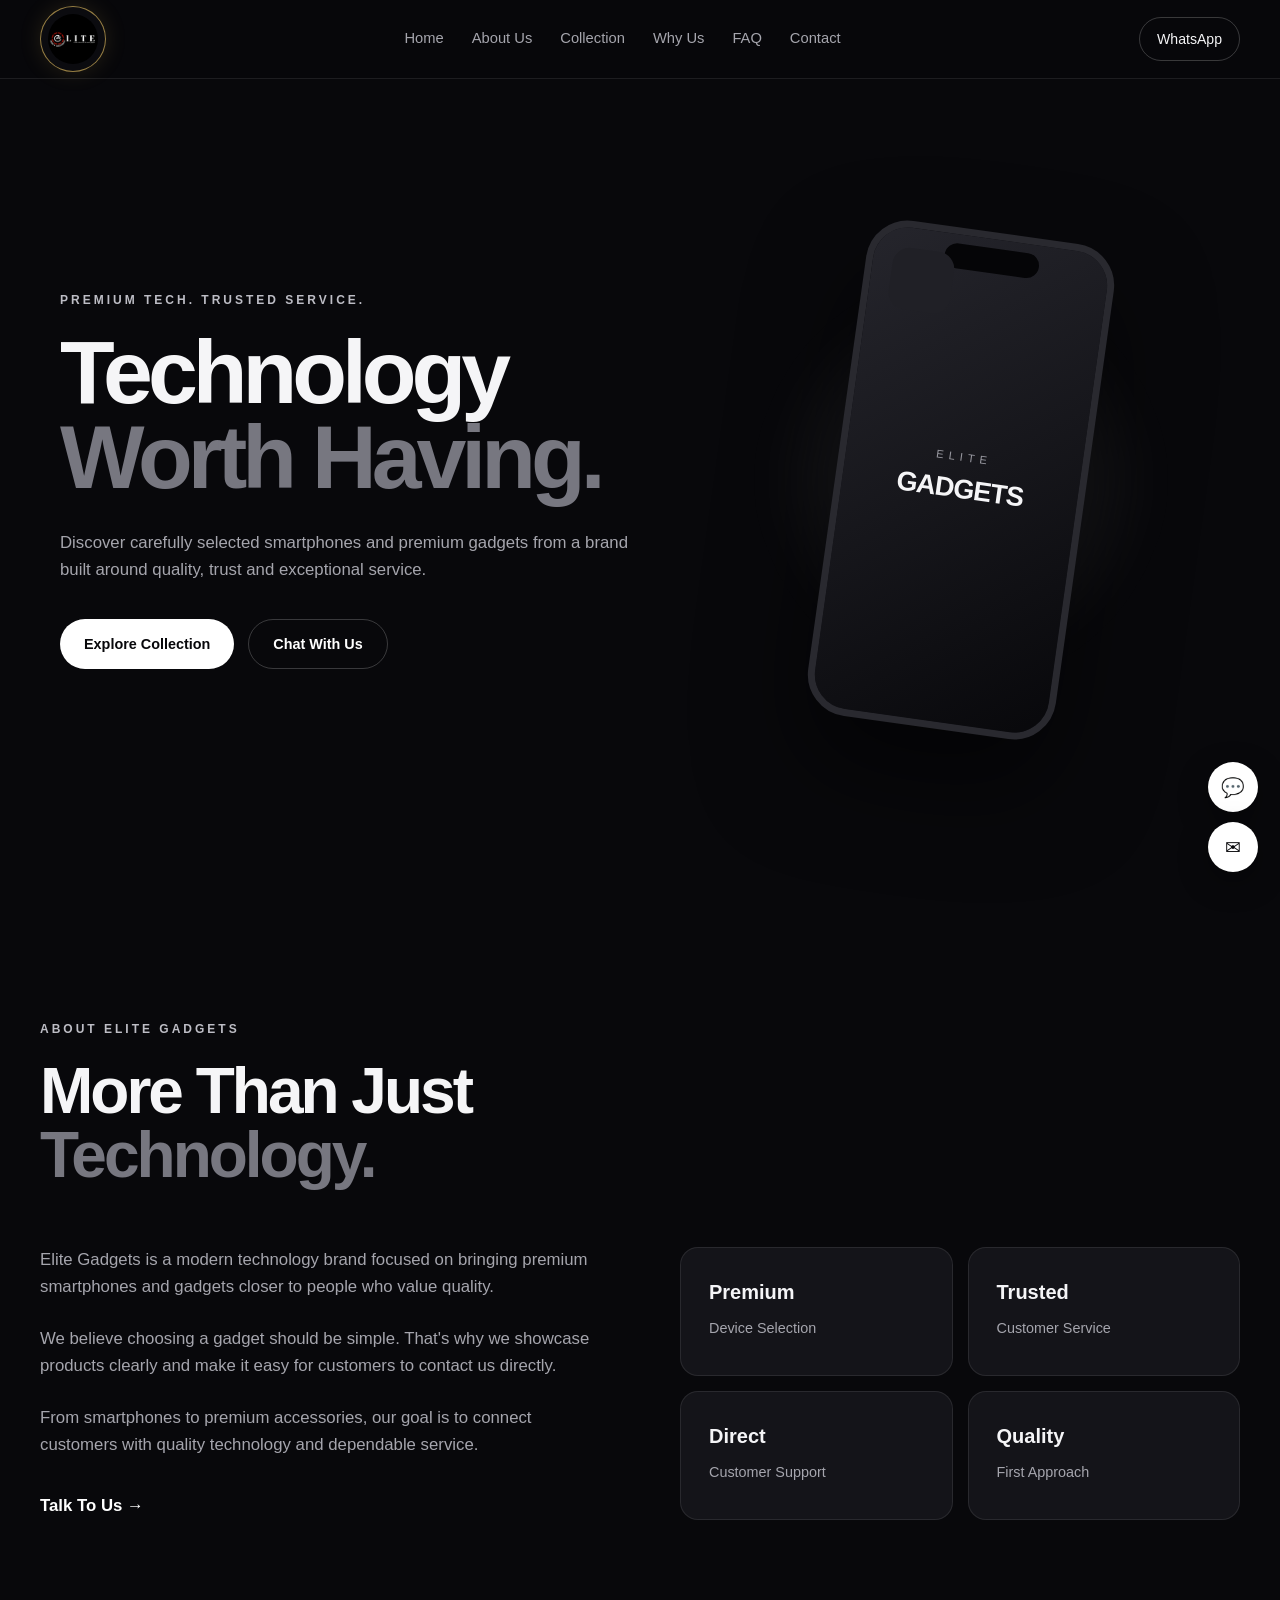
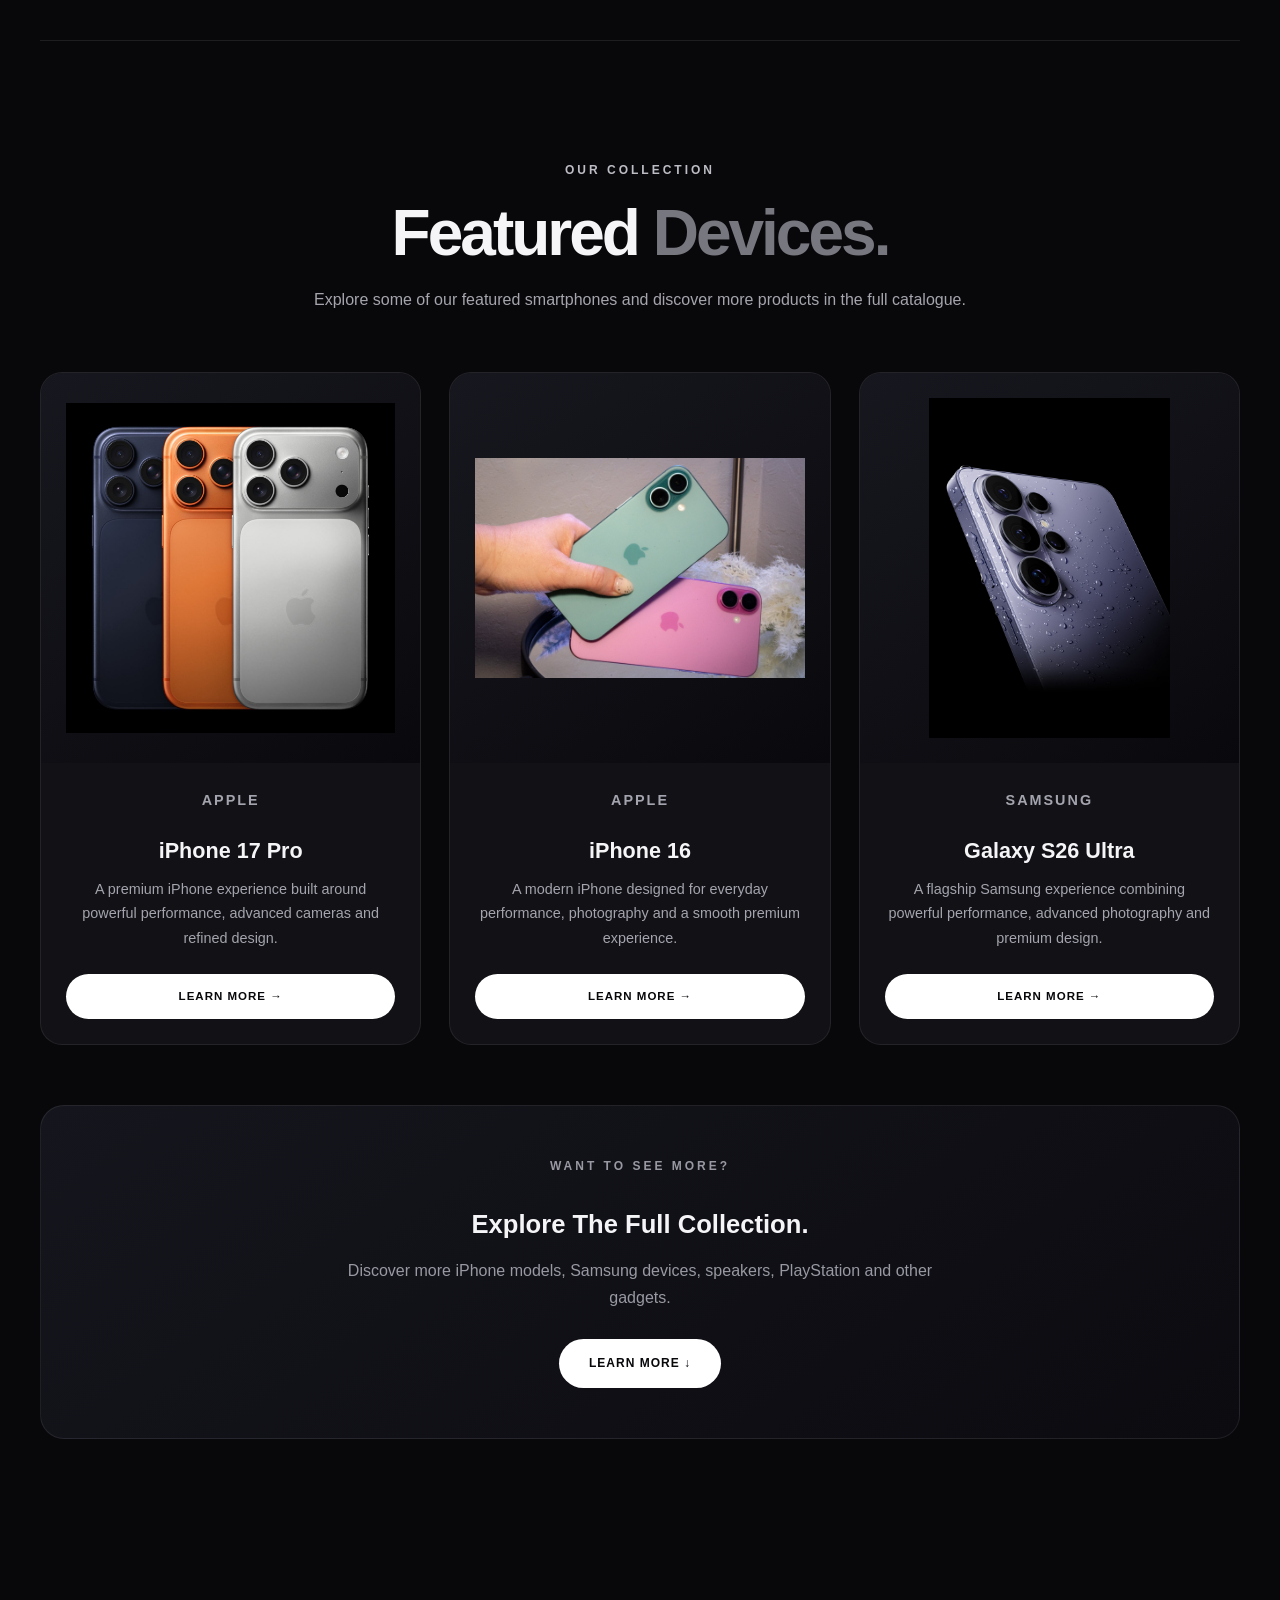
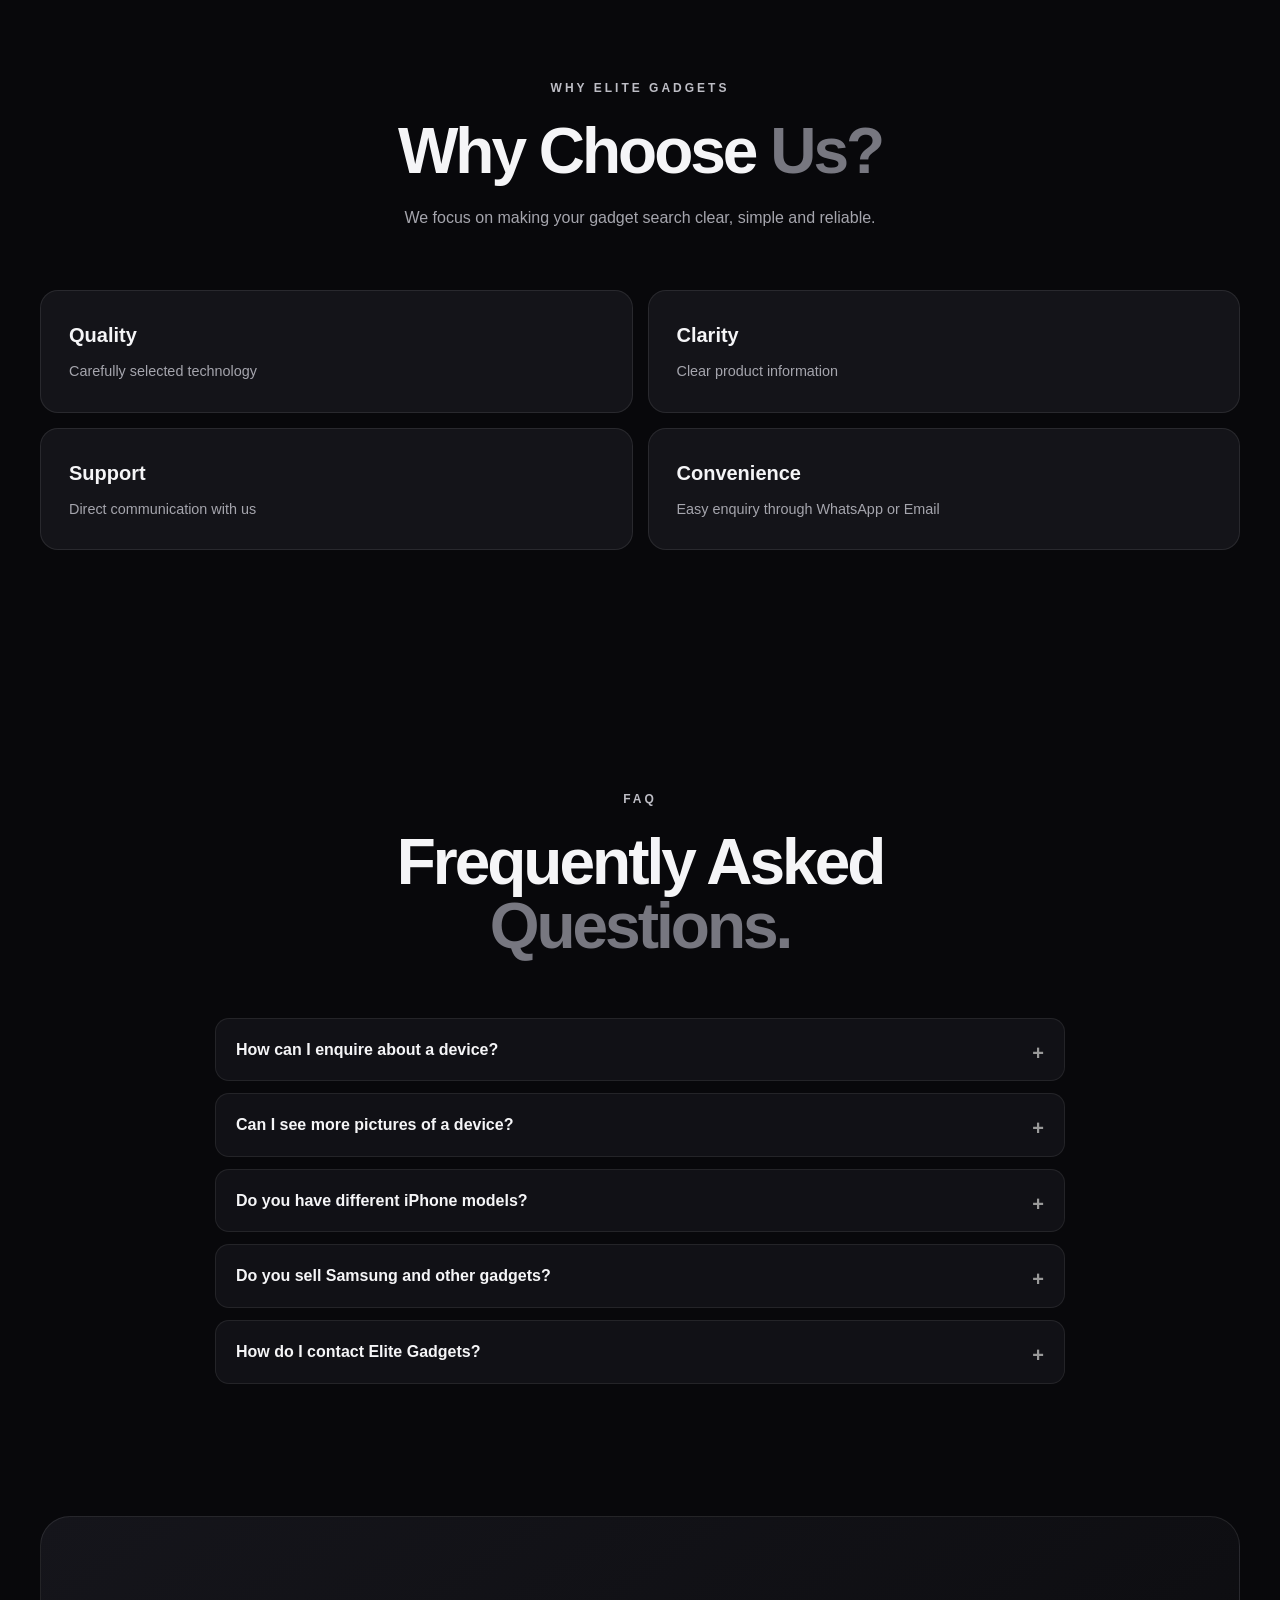
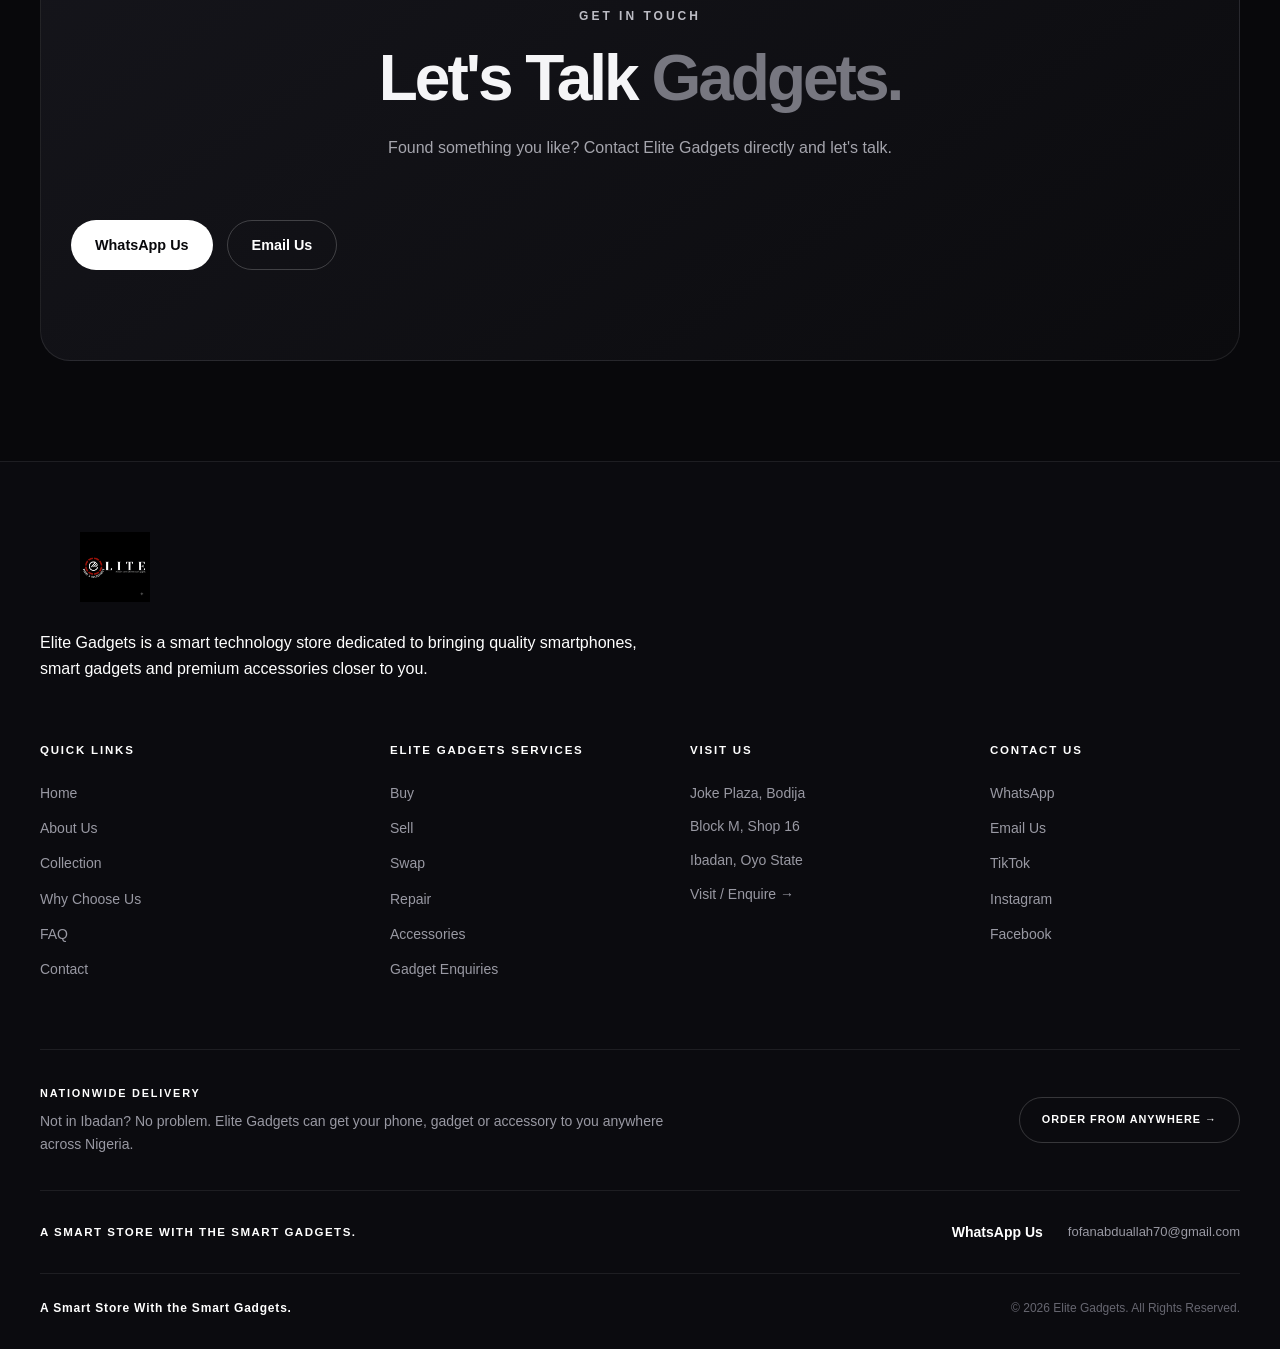
==== commit ca94b597: "Update index.html" ====
--- a/index.html
+++ b/index.html
@@ -556,6 +556,30 @@
 
         }
 
+
+    /* CIRCULAR ELITE GADGETS LOGO */
+.logo-image {
+    width: 66px;
+    height: 66px;
+    border: 1px solid rgba(210, 176, 91, 0.7);
+    border-radius: 50%;
+    overflow: hidden;
+    display: inline-flex;
+    align-items: center;
+    justify-content: center;
+    flex-shrink: 0;
+    background: #0b0b0f;
+    box-shadow: 0 0 22px rgba(202, 165, 78, 0.15);
+}
+
+.logo-image img {
+    width: 100%;
+    height: 100%;
+    object-fit: contain;
+    padding: 7px;
+    border-radius: 50%;
+}
+        
     </style>
 
 </head>
--- a/style.css
+++ b/style.css
@@ -14,11 +14,9 @@
     box-sizing: border-box;
 }
 
-
 html {
     scroll-behavior: smooth;
 }
-
 
 body {
     font-family:
@@ -32,18 +30,15 @@
 
     background: #08080b;
     color: #f5f5f7;
-
     line-height: 1.6;
 
     overflow-x: hidden;
 }
-
 
 a {
     text-decoration: none;
     color: inherit;
 }
-
 
 button,
 input,
@@ -58,33 +53,23 @@
 
 :root {
 
-    --bg:
-        #08080b;
-
-    --bg-soft:
-        #101014;
-
-    --card:
-        #141419;
-
-    --card-hover:
-        #1b1b22;
-
-    --text:
-        #f5f5f7;
-
-    --muted:
-        #a5a5ad;
-
-    --line:
-        rgba(255, 255, 255, 0.09);
-
-    --accent:
-        #ffffff;
-
-    --max-width:
-        1200px;
-
+    --bg: #08080b;
+
+    --bg-soft: #101014;
+
+    --card: #141419;
+
+    --card-hover: #1b1b22;
+
+    --text: #f5f5f7;
+
+    --muted: #a5a5ad;
+
+    --line: rgba(255, 255, 255, 0.09);
+
+    --accent: #ffffff;
+
+    --max-width: 1200px;
 }
 
 
@@ -114,134 +99,9 @@
 
     border-bottom:
         1px solid var(--line);
-
-}
-
+}
 
 .navbar {
-
-    width: min(
-        calc(100% - 40px),
-        var(--max-width)
-    );
-
-    margin: auto;
-
-    min-height: 78px;
-
-    display: flex;
-
-    align-items: center;
-
-    justify-content: space-between;
-
-    gap: 30px;
-
-}
-
-
-.logo {
-
-    font-size: 1.35rem;
-
-    font-weight: 800;
-
-    letter-spacing: -0.6px;
-
-    white-space: nowrap;
-
-}
-
-
-.nav-links {
-
-    display: flex;
-
-    align-items: center;
-
-    gap: 28px;
-
-}
-
-
-.nav-links a {
-
-    color: var(--muted);
-
-    font-size: 0.92rem;
-
-    transition:
-        color 0.3s ease;
-
-}
-
-
-.nav-links a:hover {
-
-    color: white;
-
-}
-
-
-.nav-contact {
-
-    padding:
-        10px 17px;
-
-    border:
-        1px solid rgba(255, 255, 255, 0.2);
-
-    border-radius:
-        999px;
-
-    font-size:
-        0.88rem;
-
-    transition:
-        0.3s ease;
-
-}
-
-
-.nav-contact:hover {
-
-    background:
-        white;
-
-    color:
-        #08080b;
-
-}
-
-
-.menu-toggle {
-
-    display: none;
-
-    border: none;
-
-    background: transparent;
-
-    color: white;
-
-    font-size: 1.7rem;
-
-    cursor: pointer;
-
-}
-
-
-/* =========================================
-   HERO
-========================================= */
-
-.hero {
-
-    min-height:
-        100vh;
-
-    padding:
-        150px 20px 90px;
 
     width:
         min(
@@ -249,31 +109,177 @@
             var(--max-width)
         );
 
-    margin:
-        auto;
-
-    display:
-        grid;
+    margin: auto;
+
+    min-height: 78px;
+
+    display: flex;
+
+    align-items: center;
+
+    justify-content: space-between;
+
+    gap: 30px;
+}
+
+
+/* =========================================
+   LOGO
+========================================= */
+
+.logo {
+
+    font-size: 1.35rem;
+
+    font-weight: 800;
+
+    letter-spacing: -0.6px;
+
+    white-space: nowrap;
+}
+
+.logo-image {
+
+    display: inline-flex;
+
+    align-items: center;
+
+    text-decoration: none;
+
+    flex-shrink: 0;
+}
+
+.logo-image img {
+
+    width: 150px;
+
+    height: auto;
+
+    max-height: 70px;
+
+    object-fit: contain;
+
+    display: block;
+
+    transition:
+        transform 0.3s ease,
+        opacity 0.3s ease;
+}
+
+.logo-image:hover img {
+
+    transform: scale(1.04);
+
+    opacity: 0.92;
+}
+
+
+/* =========================================
+   NAVIGATION
+========================================= */
+
+.nav-links {
+
+    display: flex;
+
+    align-items: center;
+
+    gap: 28px;
+}
+
+.nav-links a {
+
+    color: var(--muted);
+
+    font-size: 0.92rem;
+
+    transition:
+        color 0.3s ease;
+}
+
+.nav-links a:hover {
+
+    color: white;
+}
+
+.nav-contact {
+
+    padding:
+        10px 17px;
+
+    border:
+        1px solid
+        rgba(255, 255, 255, 0.2);
+
+    border-radius:
+        999px;
+
+    font-size:
+        0.88rem;
+
+    transition:
+        0.3s ease;
+}
+
+.nav-contact:hover {
+
+    background:
+        white;
+
+    color:
+        #08080b;
+}
+
+.menu-toggle {
+
+    display: none;
+
+    border: none;
+
+    background: transparent;
+
+    color: white;
+
+    font-size: 1.7rem;
+
+    cursor: pointer;
+}
+
+
+/* =========================================
+   HERO
+========================================= */
+
+.hero {
+
+    min-height: 100vh;
+
+    padding:
+        150px 20px 90px;
+
+    width:
+        min(
+            calc(100% - 40px),
+            var(--max-width)
+        );
+
+    margin: auto;
+
+    display: grid;
 
     grid-template-columns:
         1.05fr 0.95fr;
 
-    align-items:
-        center;
-
-    gap:
-        70px;
-
-}
-
+    align-items: center;
+
+    gap: 70px;
+}
 
 .hero-content {
 
     max-width:
         650px;
-
-}
-
+}
 
 .eyebrow {
 
@@ -291,9 +297,7 @@
 
     margin-bottom:
         20px;
-
-}
-
+}
 
 .hero h1 {
 
@@ -312,20 +316,15 @@
 
     margin-bottom:
         30px;
-
-}
-
+}
 
 .hero h1 span {
 
-    display:
-        block;
+    display: block;
 
     color:
         #777780;
-
-}
-
+}
 
 .hero-description {
 
@@ -340,9 +339,7 @@
 
     margin-bottom:
         35px;
-
-}
-
+}
 
 .hero-actions {
 
@@ -354,9 +351,7 @@
 
     gap:
         14px;
-
-}
-
+}
 
 .btn {
 
@@ -386,9 +381,7 @@
 
     transition:
         0.3s ease;
-
-}
-
+}
 
 .btn-primary {
 
@@ -397,9 +390,7 @@
 
     color:
         #08080b;
-
-}
-
+}
 
 .btn-primary:hover {
 
@@ -409,9 +400,7 @@
     box-shadow:
         0 15px 40px
         rgba(255,255,255,0.12);
-
-}
-
+}
 
 .btn-outline {
 
@@ -421,15 +410,12 @@
 
     color:
         white;
-
-}
-
+}
 
 .btn-outline:hover {
 
     background:
         rgba(255,255,255,0.08);
-
 }
 
 
@@ -453,9 +439,7 @@
 
     justify-content:
         center;
-
-}
-
+}
 
 .hero-glow {
 
@@ -480,9 +464,7 @@
 
     filter:
         blur(20px);
-
-}
-
+}
 
 .hero-phone {
 
@@ -514,9 +496,7 @@
 
     overflow:
         hidden;
-
-}
-
+}
 
 .hero-phone::before {
 
@@ -549,9 +529,7 @@
 
     z-index:
         3;
-
-}
-
+}
 
 .phone-screen {
 
@@ -576,9 +554,7 @@
             #25252c,
             #08080b
         );
-
-}
-
+}
 
 .phone-screen span {
 
@@ -590,9 +566,7 @@
 
     color:
         #9999a1;
-
-}
-
+}
 
 .phone-screen strong {
 
@@ -601,9 +575,7 @@
 
     letter-spacing:
         -1px;
-
-}
-
+}
 
 .phone-camera {
 
@@ -630,7 +602,6 @@
 
     z-index:
         4;
-
 }
 
 
@@ -651,9 +622,7 @@
 
     padding:
         120px 0;
-
-}
-
+}
 
 .section-heading {
 
@@ -662,9 +631,7 @@
 
     margin-bottom:
         60px;
-
-}
-
+}
 
 .section-heading.centered {
 
@@ -676,9 +643,7 @@
 
     margin-right:
         auto;
-
-}
-
+}
 
 .section-heading h2 {
 
@@ -697,23 +662,18 @@
 
     margin-bottom:
         22px;
-
-}
-
+}
 
 .section-heading h2 span {
 
     color:
         #777780;
-
-}
-
+}
 
 .section-heading > p:last-child {
 
     color:
         var(--muted);
-
 }
 
 
@@ -731,9 +691,7 @@
 
     gap:
         80px;
-
-}
-
+}
 
 .about-text {
 
@@ -742,17 +700,13 @@
 
     font-size:
         1.05rem;
-
-}
-
+}
 
 .about-text p {
 
     margin-bottom:
         25px;
-
-}
-
+}
 
 .text-link {
 
@@ -767,9 +721,7 @@
 
     margin-top:
         10px;
-
-}
-
+}
 
 .about-stats {
 
@@ -781,9 +733,7 @@
 
     gap:
         15px;
-
-}
-
+}
 
 .stat-card {
 
@@ -801,9 +751,7 @@
 
     transition:
         0.3s ease;
-
-}
-
+}
 
 .stat-card:hover {
 
@@ -812,9 +760,7 @@
 
     transform:
         translateY(-4px);
-
-}
-
+}
 
 .stat-card strong {
 
@@ -826,9 +772,7 @@
 
     margin-bottom:
         7px;
-
-}
-
+}
 
 .stat-card span {
 
@@ -837,7 +781,6 @@
 
     font-size:
         0.9rem;
-
 }
 
 
@@ -849,9 +792,7 @@
 
     border-top:
         1px solid var(--line);
-
-}
-
+}
 
 .category-buttons {
 
@@ -869,9 +810,7 @@
 
     margin-bottom:
         45px;
-
-}
-
+}
 
 .category-btn {
 
@@ -895,9 +834,7 @@
 
     transition:
         0.3s ease;
-
-}
-
+}
 
 .category-btn:hover,
 .category-btn.active {
@@ -910,7 +847,350 @@
 
     border-color:
         white;
-
+}
+
+
+/* =========================================
+   FEATURED PRODUCTS
+========================================= */
+
+.featured-products {
+
+    display:
+        grid;
+
+    grid-template-columns:
+        repeat(3, minmax(0, 1fr));
+
+    gap:
+        28px;
+
+    margin-top:
+        50px;
+}
+
+.featured-product-card {
+
+    background:
+        #111116;
+
+    border:
+        1px solid
+        rgba(255,255,255,0.08);
+
+    border-radius:
+        22px;
+
+    overflow:
+        hidden;
+
+    display:
+        flex;
+
+    flex-direction:
+        column;
+
+    transition:
+        transform 0.3s ease,
+        border-color 0.3s ease,
+        box-shadow 0.3s ease;
+}
+
+.featured-product-card:hover {
+
+    transform:
+        translateY(-8px);
+
+    border-color:
+        rgba(255,255,255,0.18);
+
+    box-shadow:
+        0 20px 50px
+        rgba(0,0,0,0.35);
+}
+
+.featured-product-image {
+
+    width:
+        100%;
+
+    height:
+        390px;
+
+    background:
+        linear-gradient(
+            145deg,
+            #17171f,
+            #09090d
+        );
+
+    overflow:
+        hidden;
+
+    display:
+        flex;
+
+    align-items:
+        center;
+
+    justify-content:
+        center;
+}
+
+.featured-product-image img {
+
+    width:
+        100%;
+
+    height:
+        100%;
+
+    object-fit:
+        contain;
+
+    padding:
+        25px;
+
+    display:
+        block;
+
+    transition:
+        transform 0.5s ease;
+}
+
+.featured-product-card:hover
+.featured-product-image img {
+
+    transform:
+        scale(1.05);
+}
+
+.featured-product-content {
+
+    padding:
+        25px;
+
+    text-align:
+        center;
+
+    display:
+        flex;
+
+    flex-direction:
+        column;
+
+    flex: 1;
+}
+
+.featured-brand {
+
+    margin:
+        0 0 8px;
+
+    font-size:
+        0.68rem;
+
+    font-weight:
+        800;
+
+    letter-spacing:
+        2px;
+
+    color:
+        #888892;
+}
+
+.featured-product-content h3 {
+
+    margin:
+        0 0 12px;
+
+    font-size:
+        1.35rem;
+
+    line-height:
+        1.3;
+}
+
+.featured-product-content p {
+
+    margin:
+        0 auto 24px;
+
+    color:
+        #a4a4ae;
+
+    font-size:
+        0.9rem;
+
+    line-height:
+        1.7;
+
+    max-width:
+        360px;
+}
+
+.product-learn-more {
+
+    display:
+        inline-flex;
+
+    align-items:
+        center;
+
+    justify-content:
+        center;
+
+    gap:
+        8px;
+
+    padding:
+        13px 24px;
+
+    margin-top:
+        auto;
+
+    border-radius:
+        999px;
+
+    background:
+        #ffffff;
+
+    color:
+        #08080b;
+
+    text-decoration:
+        none;
+
+    font-size:
+        0.72rem;
+
+    font-weight:
+        800;
+
+    letter-spacing:
+        1px;
+
+    transition:
+        transform 0.25s ease,
+        background 0.25s ease;
+}
+
+.product-learn-more:hover {
+
+    transform:
+        translateY(-3px);
+
+    background:
+        #e8e8ec;
+}
+
+
+/* =========================================
+   CATALOGUE CTA
+========================================= */
+
+.catalogue-cta {
+
+    margin-top:
+        60px;
+
+    text-align:
+        center;
+
+    padding:
+        50px 25px;
+
+    border:
+        1px solid
+        rgba(255,255,255,0.08);
+
+    border-radius:
+        24px;
+
+    background:
+        linear-gradient(
+            145deg,
+            #15151d,
+            #0b0b10
+        );
+}
+
+.catalogue-cta h3 {
+
+    margin:
+        8px 0 12px;
+
+    font-size:
+        1.6rem;
+}
+
+.catalogue-cta p {
+
+    max-width:
+        620px;
+
+    margin:
+        0 auto 28px;
+
+    color:
+        #9999a3;
+
+    line-height:
+        1.7;
+}
+
+.catalogue-button {
+
+    display:
+        inline-flex;
+
+    align-items:
+        center;
+
+    justify-content:
+        center;
+
+    gap:
+        8px;
+
+    padding:
+        15px 30px;
+
+    border-radius:
+        999px;
+
+    background:
+        #ffffff;
+
+    color:
+        #08080b;
+
+    text-decoration:
+        none;
+
+    font-size:
+        0.75rem;
+
+    font-weight:
+        800;
+
+    letter-spacing:
+        1px;
+
+    transition:
+        transform 0.25s ease,
+        box-shadow 0.25s ease;
+}
+
+.catalogue-button:hover {
+
+    transform:
+        translateY(-4px);
+
+    box-shadow:
+        0 12px 30px
+        rgba(255,255,255,0.12);
 }
 
 
@@ -924,13 +1204,11 @@
         grid;
 
     grid-template-columns:
-        repeat(3, 1fr);
+        repeat(3, minmax(0, 1fr));
 
     gap:
         20px;
-
-}
-
+}
 
 .product-card {
 
@@ -949,9 +1227,7 @@
     transition:
         transform 0.4s ease,
         background 0.4s ease;
-
-}
-
+}
 
 .product-card:hover {
 
@@ -960,9 +1236,7 @@
 
     background:
         var(--card-hover);
-
-}
-
+}
 
 .product-image {
 
@@ -977,9 +1251,7 @@
 
     background:
         #0d0d11;
-
-}
-
+}
 
 .product-image img {
 
@@ -997,18 +1269,14 @@
 
     transition:
         transform 0.5s ease;
-
-}
-
+}
 
 .product-card:hover
 .product-image img {
 
     transform:
         scale(1.04);
-
-}
-
+}
 
 .product-tag {
 
@@ -1036,9 +1304,7 @@
 
     font-size:
         0.72rem;
-
-}
-
+}
 
 .product-placeholder {
 
@@ -1057,9 +1323,7 @@
             #1c1c23,
             #09090c
         );
-
-}
-
+}
 
 .product-placeholder span {
 
@@ -1071,17 +1335,13 @@
 
     font-size:
         0.75rem;
-
-}
-
+}
 
 .product-info {
 
     padding:
         28px;
-
-}
-
+}
 
 .product-brand {
 
@@ -1099,9 +1359,7 @@
 
     margin-bottom:
         8px;
-
-}
-
+}
 
 .product-info h3 {
 
@@ -1110,9 +1368,7 @@
 
     margin-bottom:
         10px;
-
-}
-
+}
 
 .product-info > p:not(.product-brand) {
 
@@ -1124,9 +1380,7 @@
 
     margin-bottom:
         22px;
-
-}
-
+}
 
 .product-link {
 
@@ -1135,7 +1389,6 @@
 
     font-weight:
         700;
-
 }
 
 
@@ -1147,9 +1400,7 @@
 
     border-top:
         1px solid var(--line);
-
-}
-
+}
 
 .features-grid {
 
@@ -1157,13 +1408,11 @@
         grid;
 
     grid-template-columns:
-        repeat(4, 1fr);
+        repeat(4, minmax(0, 1fr));
 
     gap:
         15px;
-
-}
-
+}
 
 .feature-card {
 
@@ -1181,17 +1430,13 @@
 
     transition:
         0.3s ease;
-
-}
-
+}
 
 .feature-card:hover {
 
     transform:
         translateY(-5px);
-
-}
-
+}
 
 .feature-number {
 
@@ -1203,17 +1448,13 @@
 
     margin-bottom:
         35px;
-
-}
-
+}
 
 .feature-card h3 {
 
     margin-bottom:
         12px;
-
-}
-
+}
 
 .feature-card p {
 
@@ -1222,7 +1463,6 @@
 
     font-size:
         0.88rem;
-
 }
 
 
@@ -1234,9 +1474,7 @@
 
     border-top:
         1px solid var(--line);
-
-}
-
+}
 
 .faq-container {
 
@@ -1245,9 +1483,7 @@
 
     margin:
         auto;
-
-}
-
+}
 
 .faq-container details {
 
@@ -1256,9 +1492,7 @@
 
     padding:
         22px 0;
-
-}
-
+}
 
 .faq-container summary {
 
@@ -1270,17 +1504,13 @@
 
     list-style:
         none;
-
-}
-
+}
 
 .faq-container summary::-webkit-details-marker {
 
     display:
         none;
-
-}
-
+}
 
 .faq-container p {
 
@@ -1292,7 +1522,91 @@
 
     max-width:
         700px;
-
+}
+
+
+/* =========================================
+   FAQ LIST - ALTERNATE VERSION
+========================================= */
+
+.faq-list {
+
+    max-width:
+        850px;
+
+    margin:
+        40px auto 0;
+}
+
+.faq-list details {
+
+    background:
+        #111116;
+
+    border:
+        1px solid
+        rgba(255,255,255,0.08);
+
+    border-radius:
+        14px;
+
+    margin-bottom:
+        12px;
+
+    padding:
+        18px 20px;
+}
+
+.faq-list summary {
+
+    cursor:
+        pointer;
+
+    font-weight:
+        700;
+
+    list-style:
+        none;
+}
+
+.faq-list summary::-webkit-details-marker {
+
+    display:
+        none;
+}
+
+.faq-list summary::after {
+
+    content:
+        "+";
+
+    float:
+        right;
+
+    font-size:
+        20px;
+
+    color:
+        #999;
+}
+
+.faq-list details[open]
+summary::after {
+
+    content:
+        "−";
+}
+
+.faq-list details p {
+
+    color:
+        #a4a4ae;
+
+    line-height:
+        1.7;
+
+    margin:
+        15px 0 0;
 }
 
 
@@ -1329,9 +1643,7 @@
             #15151b,
             #0b0b0e
         );
-
-}
-
+}
 
 .contact-content {
 
@@ -1340,9 +1652,7 @@
 
     margin:
         auto;
-
-}
-
+}
 
 .contact-section h2 {
 
@@ -1361,17 +1671,13 @@
 
     margin-bottom:
         25px;
-
-}
-
+}
 
 .contact-section h2 span {
 
     color:
         #777780;
-
-}
-
+}
 
 .contact-section p:not(.eyebrow) {
 
@@ -1380,9 +1686,7 @@
 
     margin-bottom:
         30px;
-
-}
-
+}
 
 .contact-actions {
 
@@ -1397,336 +1701,625 @@
 
     gap:
         12px;
-
 }
 
 
 /* =========================================
-   FOOTER
+   ELITE GADGETS PREMIUM FOOTER
 ========================================= */
+
+.site-footer {
+
+    width:
+        100%;
+
+    box-sizing:
+        border-box;
+
+    background:
+        #0b0b0f;
+
+    color:
+        #ffffff;
+
+    padding:
+        70px 30px 30px;
+
+    margin-top:
+        60px;
+
+    border-top:
+        1px solid
+        rgba(255,255,255,0.08);
+
+    overflow:
+        hidden;
+}
+
+.footer-content {
+
+    width:
+        100%;
+
+    max-width:
+        1200px;
+
+    margin:
+        0 auto;
+
+    box-sizing:
+        border-box;
+}
+
+
 /* =========================================
-   ELITE GADGETS FOOTER
+   FOOTER BRAND
 ========================================= */
 
-.site-footer {
-    background: #f5b800;
-    color: #111;
-    text-align: center;
-    padding: 60px 20px 30px;
-    margin-top: 60px;
-}
-
-.footer-content {
-    max-width: 900px;
-    margin: 0 auto;
+.footer-brand {
+
+    max-width:
+        620px;
+
+    margin-bottom:
+        60px;
+}
+
+.footer-logo {
+
+    display:
+        inline-block;
+
+    text-decoration:
+        none;
+
+    margin-bottom:
+        20px;
+}
+
+.footer-logo img {
+
+    width:
+        150px;
+
+    max-width:
+        100%;
+
+    height:
+        auto;
+
+    max-height:
+        70px;
+
+    object-fit:
+        contain;
+
+    display:
+        block;
+}
+
+.footer-brand h3 {
+
+    font-size:
+        1.5rem;
+
+    line-height:
+        1.3;
+
+    margin:
+        0 0 15px;
+}
+
+.footer-message {
+
+    color:
+        #9999a3;
+
+    font-size:
+        15px;
+
+    line-height:
+        1.8;
+
+    max-width:
+        560px;
+
+    margin:
+        0;
 }
 
 
 /* =========================================
-   FOOTER LOGO
+   FOOTER GRID
 ========================================= */
 
-.footer-logo {
-    display: inline-block;
-    margin-bottom: 18px;
-}
-
-.footer-logo img {
-    width: 150px;
-    max-height: 75px;
-    object-fit: contain;
-    display: block;
+.footer-grid {
+
+    display:
+        grid;
+
+    grid-template-columns:
+        minmax(0, 1.2fr)
+        minmax(0, 1fr)
+        minmax(0, 1fr)
+        minmax(0, 1fr);
+
+    gap:
+        50px;
+
+    padding-bottom:
+        55px;
+
+    border-bottom:
+        1px solid
+        rgba(255,255,255,0.08);
 }
 
 
 /* =========================================
-   FOOTER HEADING
+   FOOTER COLUMNS
 ========================================= */
 
-.footer-content h3 {
-    font-size: 25px;
-    margin: 10px 0 15px;
-    font-weight: 800;
+.footer-column {
+
+    min-width:
+        0;
+
+    display:
+        flex;
+
+    flex-direction:
+        column;
+
+    align-items:
+        flex-start;
+}
+
+.footer-column h4 {
+
+    margin:
+        0 0 22px;
+
+    font-size:
+        0.72rem;
+
+    font-weight:
+        800;
+
+    letter-spacing:
+        1.8px;
+
+    color:
+        #ffffff;
+}
+
+.footer-column a {
+
+    color:
+        #9999a3;
+
+    text-decoration:
+        none;
+
+    font-size:
+        14px;
+
+    margin-bottom:
+        13px;
+
+    transition:
+        color 0.25s ease,
+        transform 0.25s ease;
+}
+
+.footer-column a:hover {
+
+    color:
+        #ffffff;
+
+    transform:
+        translateX(3px);
+}
+
+.footer-column p {
+
+    color:
+        #9999a3;
+
+    font-size:
+        14px;
+
+    line-height:
+        1.7;
+
+    margin:
+        0 0 10px;
+
+    max-width:
+        100%;
+
+    overflow-wrap:
+        anywhere;
 }
 
 
 /* =========================================
-   FOOTER MESSAGE
+   DELIVERY
 ========================================= */
 
-.footer-message {
-    max-width: 700px;
-    margin: 0 auto 25px;
-    line-height: 1.8;
-    font-size: 16px;
+.footer-delivery {
+
+    display:
+        flex;
+
+    align-items:
+        center;
+
+    justify-content:
+        space-between;
+
+    gap:
+        30px;
+
+    padding:
+        35px 0;
+
+    border-bottom:
+        1px solid
+        rgba(255,255,255,0.08);
+}
+
+.footer-delivery > div {
+
+    min-width:
+        0;
+}
+
+.footer-delivery-label {
+
+    display:
+        block;
+
+    margin-bottom:
+        8px;
+
+    font-size:
+        0.68rem;
+
+    font-weight:
+        800;
+
+    letter-spacing:
+        1.8px;
+
+    color:
+        #ffffff;
+}
+
+.footer-delivery p {
+
+    color:
+        #9999a3;
+
+    font-size:
+        14px;
+
+    line-height:
+        1.6;
+
+    margin:
+        0;
+
+    max-width:
+        650px;
+
+    overflow-wrap:
+        anywhere;
+}
+
+.footer-order-button {
+
+    display:
+        inline-flex;
+
+    align-items:
+        center;
+
+    justify-content:
+        center;
+
+    white-space:
+        nowrap;
+
+    flex-shrink:
+        0;
+
+    padding:
+        13px 22px;
+
+    border:
+        1px solid
+        rgba(255,255,255,0.18);
+
+    border-radius:
+        999px;
+
+    color:
+        #ffffff;
+
+    text-decoration:
+        none;
+
+    font-size:
+        0.68rem;
+
+    font-weight:
+        800;
+
+    letter-spacing:
+        1px;
+
+    transition:
+        background 0.25s ease,
+        color 0.25s ease,
+        transform 0.25s ease;
+}
+
+.footer-order-button:hover {
+
+    background:
+        #ffffff;
+
+    color:
+        #0b0b0f;
+
+    transform:
+        translateY(-3px);
 }
 
 
 /* =========================================
-   ELITE GADGETS SERVICES
+   FOOTER CONNECT
 ========================================= */
 
-.footer-services {
-    display: grid;
-    grid-template-columns: repeat(4, 1fr);
-    gap: 15px;
-    max-width: 750px;
-    margin: 35px auto;
-}
-
-.footer-service {
-    background: rgba(255,255,255,0.35);
-    border: 1px solid rgba(0,0,0,0.12);
-    border-radius: 14px;
-    padding: 18px 12px;
-    transition: 0.3s ease;
-}
-
-.footer-service:hover {
-    transform: translateY(-5px);
-    background: rgba(255,255,255,0.55);
-}
-
-.footer-service strong {
-    display: block;
-    font-size: 15px;
-    margin-bottom: 6px;
-}
-
-.footer-service span {
-    display: block;
-    font-size: 13px;
-    line-height: 1.5;
+.footer-connect {
+
+    display:
+        flex;
+
+    align-items:
+        center;
+
+    justify-content:
+        space-between;
+
+    gap:
+        30px;
+
+    padding:
+        30px 0;
+}
+
+.footer-connect-title {
+
+    color:
+        #ffffff;
+
+    font-size:
+        0.72rem;
+
+    font-weight:
+        800;
+
+    letter-spacing:
+        1.5px;
+
+    margin:
+        0;
+
+    overflow-wrap:
+        anywhere;
+}
+
+.footer-links-title {
+
+    color:
+        #ffffff;
+
+    font-size:
+        0.72rem;
+
+    font-weight:
+        800;
+
+    letter-spacing:
+        1.5px;
+
+    margin:
+        0 0 12px;
+}
+
+.social-text-links {
+
+    display:
+        flex;
+
+    justify-content:
+        flex-start;
+
+    gap:
+        25px;
+
+    flex-wrap:
+        wrap;
+}
+
+.social-text-links a {
+
+    color:
+        #9999a3;
+
+    text-decoration:
+        none;
+
+    font-size:
+        14px;
+
+    font-weight:
+        600;
+
+    transition:
+        color 0.25s ease,
+        transform 0.25s ease;
+}
+
+.social-text-links a:hover {
+
+    color:
+        #ffffff;
+
+    transform:
+        translateY(-2px);
 }
 
 
 /* =========================================
-   LOCATION
+   CONTACT ACTIONS
 ========================================= */
 
-.footer-location {
-    max-width: 650px;
-    margin: 35px auto 25px;
-    padding: 22px;
-    border-top: 1px solid rgba(0,0,0,0.15);
-    border-bottom: 1px solid rgba(0,0,0,0.15);
-}
-
-.footer-location-title {
-    font-weight: 800;
-    font-size: 16px;
-    margin-bottom: 8px;
-}
-
-.footer-location p {
-    margin: 0;
-    line-height: 1.7;
-    font-size: 14px;
+.footer-contact-actions {
+
+    display:
+        flex;
+
+    align-items:
+        center;
+
+    gap:
+        25px;
+
+    min-width:
+        0;
+}
+
+.whatsapp-footer {
+
+    color:
+        #ffffff;
+
+    text-decoration:
+        none;
+
+    font-size:
+        14px;
+
+    font-weight:
+        700;
+
+    transition:
+        opacity 0.25s ease,
+        transform 0.25s ease;
+}
+
+.whatsapp-footer:hover {
+
+    opacity:
+        0.7;
+
+    transform:
+        translateY(-2px);
+}
+
+.footer-email {
+
+    color:
+        #9999a3;
+
+    text-decoration:
+        none;
+
+    font-size:
+        13px;
+
+    overflow-wrap:
+        anywhere;
+
+    transition:
+        color 0.25s ease;
+}
+
+.footer-email:hover {
+
+    color:
+        #ffffff;
 }
 
 
 /* =========================================
-   NATIONWIDE DELIVERY
+   FOOTER BOTTOM
 ========================================= */
 
-.footer-delivery {
-    max-width: 650px;
-    margin: 25px auto;
-    font-size: 15px;
-    line-height: 1.7;
-}
-
-.footer-delivery strong {
-    font-weight: 800;
-}
-
-
-/* =========================================
-   SOCIAL MEDIA
-========================================= */
-
-.footer-links-title {
-    font-weight: 800;
-    margin: 30px 0 12px;
-}
-
-.social-text-links {
-    display: flex;
-    justify-content: center;
-    align-items: center;
-    gap: 28px;
-    margin-bottom: 28px;
-    flex-wrap: wrap;
-}
-
-.social-text-links a {
-    color: #111;
-    text-decoration: none;
-    font-weight: 700;
-    transition: 0.3s ease;
-}
-
-.social-text-links a:hover {
-    transform: translateY(-3px);
-    text-decoration: underline;
-}
-
-
-/* =========================================
-   WHATSAPP BUTTON
-========================================= */
-
-.whatsapp-footer {
-    display: inline-flex;
-    align-items: center;
-    justify-content: center;
-    color: #111;
-    background: rgba(255,255,255,0.45);
-    border: 1px solid rgba(0,0,0,0.12);
-    text-decoration: none;
-    font-weight: 800;
-    font-size: 15px;
-    padding: 13px 24px;
-    border-radius: 999px;
-    margin-bottom: 18px;
-    transition: 0.3s ease;
-}
-
-.whatsapp-footer:hover {
-    transform: translateY(-4px);
-    background: #fff;
-}
-
-
-/* =========================================
-   EMAIL
-========================================= */
-
-.footer-email {
-    display: block;
-    color: #111;
-    text-decoration: none;
-    font-size: 14px;
-    font-weight: 600;
-    margin-bottom: 25px;
-}
-
-.footer-email:hover {
-    text-decoration: underline;
-}
-
-
-/* =========================================
-   MOTTO
-========================================= */
+.footer-bottom {
+
+    display:
+        flex;
+
+    align-items:
+        center;
+
+    justify-content:
+        space-between;
+
+    gap:
+        20px;
+
+    padding-top:
+        25px;
+
+    border-top:
+        1px solid
+        rgba(255,255,255,0.08);
+}
 
 .footer-tagline {
-    font-weight: 900;
-    font-size: 17px;
-    letter-spacing: 1px;
-    margin: 25px 0 10px;
-    text-transform: uppercase;
-}
-
-
-/* =========================================
-   COPYRIGHT
-========================================= */
+
+    color:
+        #ffffff;
+
+    font-size:
+        12px;
+
+    font-weight:
+        700;
+
+    letter-spacing:
+        0.8px;
+
+    margin:
+        0;
+}
 
 .footer-copy {
-    font-size: 13px;
-    margin: 0;
-    opacity: 0.75;
-}
-
-
-/* =========================================
-   MOBILE
-========================================= */
-
-@media (max-width: 750px) {
-
-    .footer-services {
-        grid-template-columns: repeat(2, 1fr);
-        gap: 12px;
-    }
-
-}
-
-
-@media (max-width: 600px) {
-
-    .site-footer {
-        padding: 45px 18px 25px;
-        margin-top: 45px;
-    }
-
-    .footer-logo img {
-        width: 135px;
-    }
-
-    .footer-content h3 {
-        font-size: 21px;
-    }
-
-    .footer-message {
-        font-size: 14px;
-        line-height: 1.7;
-    }
-
-    .footer-services {
-        grid-template-columns: 1fr 1fr;
-        gap: 10px;
-        margin: 28px auto;
-    }
-
-    .footer-service {
-        padding: 16px 10px;
-    }
-
-    .footer-service strong {
-        font-size: 14px;
-    }
-
-    .footer-service span {
-        font-size: 12px;
-    }
-
-    .footer-location {
-        padding: 20px 12px;
-        margin: 28px auto 22px;
-    }
-
-    .footer-location p {
-        font-size: 13px;
-    }
-
-    .footer-delivery {
-        font-size: 14px;
-    }
-
-    .social-text-links {
-        gap: 18px;
-    }
-
-    .footer-tagline {
-        font-size: 14px;
-        letter-spacing: 0.7px;
-    }
-
-    .footer-copy {
-        font-size: 12px;
-    }
-
-
-}
+
+    color:
+        #666670;
+
+    font-size:
+        12px;
+
+    margin:
+        0;
+
+    text-align:
+        right;
+}
+
 
 /* =========================================
    FLOATING CONTACT BUTTONS
 ========================================= */
 
-.whatsapp-float,
-.email-float {
+.floating-contact {
 
     position:
         fixed;
@@ -1734,85 +2327,280 @@
     right:
         22px;
 
+    bottom:
+        28px;
+
+    z-index:
+        9999;
+
+    display:
+        flex;
+
+    flex-direction:
+        column;
+
+    gap:
+        10px;
+}
+
+.floating-contact a {
+
     width:
-        52px;
+        50px;
 
     height:
-        52px;
+        50px;
+
+    display:
+        flex;
+
+    align-items:
+        center;
+
+    justify-content:
+        center;
 
     border-radius:
         50%;
 
-    display:
-        flex;
-
-    align-items:
-        center;
-
-    justify-content:
-        center;
-
-    z-index:
-        900;
-
-    font-size:
-        1.25rem;
-
-    border:
-        1px solid
-        rgba(255,255,255,0.15);
-
-    backdrop-filter:
-        blur(10px);
+    background:
+        #ffffff;
+
+    color:
+        #08080b;
+
+    text-decoration:
+        none;
+
+    font-size:
+        20px;
+
+    box-shadow:
+        0 10px 30px
+        rgba(0,0,0,0.35);
 
     transition:
-        0.3s ease;
-
-}
-
-
-.whatsapp-float {
-
-    bottom:
-        85px;
-
-    background:
-        #15151b;
-
-}
-
-
-.email-float {
-
-    bottom:
-        22px;
-
-    background:
-        #15151b;
-
-}
-
-
-.whatsapp-float:hover,
-.email-float:hover {
+        transform 0.25s ease,
+        box-shadow 0.25s ease;
+}
+
+.floating-contact a:hover {
 
     transform:
-        scale(1.08);
-
-    background:
-        white;
-
-    color:
-        #08080b;
-
+        translateY(-4px);
+
+    box-shadow:
+        0 15px 35px
+        rgba(0,0,0,0.45);
+}
+
+.contact-icon {
+
+    font-size:
+        19px;
+
+    line-height:
+        1;
 }
 
 
 /* =========================================
-   MOBILE
+   TABLET
 ========================================= */
 
-@media (max-width: 900px) {
+@media (max-width: 950px) {
+
+    .featured-products {
+
+        grid-template-columns:
+            repeat(2, minmax(0, 1fr));
+    }
+
+
+    .product-grid {
+
+        grid-template-columns:
+            repeat(2, minmax(0, 1fr));
+    }
+
+
+    .features-grid {
+
+        grid-template-columns:
+            repeat(2, minmax(0, 1fr));
+    }
+
+
+    .hero {
+
+        grid-template-columns:
+            1fr;
+
+        gap:
+            50px;
+
+        text-align:
+            center;
+
+        padding-top:
+            140px;
+    }
+
+
+    .hero-content {
+
+        max-width:
+            750px;
+
+        margin:
+            0 auto;
+    }
+
+
+    .hero-description {
+
+        margin-left:
+            auto;
+
+        margin-right:
+            auto;
+    }
+
+
+    .hero-actions {
+
+        justify-content:
+            center;
+    }
+
+
+    .hero-visual {
+
+        min-height:
+            500px;
+    }
+
+
+    .about-grid {
+
+        grid-template-columns:
+            1fr;
+
+        gap:
+            50px;
+    }
+
+
+    /* FOOTER */
+
+    .site-footer {
+
+        padding:
+            55px 25px 25px;
+    }
+
+
+    .footer-grid {
+
+        grid-template-columns:
+            repeat(2, minmax(0, 1fr));
+
+        gap:
+            45px 30px;
+    }
+
+
+    .footer-delivery {
+
+        align-items:
+            flex-start;
+
+        flex-direction:
+            column;
+    }
+
+
+    .footer-order-button {
+
+        width:
+            auto;
+    }
+
+
+    .footer-connect {
+
+        align-items:
+            flex-start;
+
+        flex-direction:
+            column;
+    }
+
+
+    .footer-contact-actions {
+
+        flex-wrap:
+            wrap;
+    }
+
+
+    .footer-bottom {
+
+        align-items:
+            flex-start;
+
+        flex-direction:
+            column;
+    }
+
+
+    .footer-copy {
+
+        text-align:
+            left;
+    }
+}
+
+
+/* =========================================
+   MOBILE NAVIGATION
+========================================= */
+
+@media (max-width: 768px) {
+
+    .navbar {
+
+        min-height:
+            70px;
+
+        position:
+            relative;
+    }
+
+
+    .logo-image img {
+
+        width:
+            125px;
+
+        max-height:
+            60px;
+    }
+
+
+    .nav-contact {
+
+        display:
+            none;
+    }
+
+
+    .menu-toggle {
+
+        display:
+            block;
+    }
+
 
     .nav-links {
 
@@ -1820,12 +2608,30 @@
             absolute;
 
         top:
-            78px;
+            70px;
 
         left:
-            20px;
-
-        right:
+            0;
+
+        width:
+            100%;
+
+        background:
+            rgba(8, 8, 11, 0.97);
+
+        backdrop-filter:
+            blur(18px);
+
+        -webkit-backdrop-filter:
+            blur(18px);
+
+        border-top:
+            1px solid var(--line);
+
+        border-bottom:
+            1px solid var(--line);
+
+        padding:
             20px;
 
         display:
@@ -1840,18 +2646,8 @@
         gap:
             0;
 
-        background:
-            #121217;
-
-        border:
-            1px solid var(--line);
-
-        border-radius:
-            18px;
-
-        padding:
-            10px;
-
+        z-index:
+            999;
     }
 
 
@@ -1859,103 +2655,337 @@
 
         display:
             flex;
-
     }
 
 
     .nav-links a {
 
+        width:
+            100%;
+
         padding:
-            14px;
-
-    }
-
-
-    .nav-contact {
-
-        display:
+            14px 10px;
+
+        border-bottom:
+            1px solid
+            rgba(255,255,255,0.06);
+
+        font-size:
+            0.95rem;
+    }
+
+
+    .nav-links a:last-child {
+
+        border-bottom:
             none;
-
-    }
-
-
-    .menu-toggle {
-
-        display:
-            block;
-
-    }
-
+    }
+
+
+    /* HERO */
 
     .hero {
+
+        width:
+            min(
+                calc(100% - 30px),
+                var(--max-width)
+            );
+
+        padding:
+            120px 0 70px;
+
+        min-height:
+            auto;
+    }
+
+
+    .hero h1 {
+
+        font-size:
+            clamp(
+                3rem,
+                12vw,
+                5rem
+            );
+
+        letter-spacing:
+            -3px;
+    }
+
+
+    .hero-description {
+
+        font-size:
+            0.95rem;
+    }
+
+
+    .hero-visual {
+
+        min-height:
+            430px;
+    }
+
+
+    .hero-phone {
+
+        width:
+            210px;
+
+        height:
+            420px;
+    }
+
+
+    .hero-glow {
+
+        width:
+            300px;
+
+        height:
+            300px;
+    }
+
+
+    /* SECTIONS */
+
+    .section {
+
+        width:
+            min(
+                calc(100% - 30px),
+                var(--max-width)
+            );
+
+        padding:
+            80px 0;
+    }
+
+
+    .section-heading {
+
+        margin-bottom:
+            40px;
+    }
+
+
+    .section-heading h2 {
+
+        font-size:
+            clamp(
+                2.3rem,
+                10vw,
+                3.5rem
+            );
+
+        letter-spacing:
+            -2px;
+    }
+
+
+    .about-grid {
+
+        gap:
+            35px;
+    }
+
+
+    .about-text {
+
+        font-size:
+            0.95rem;
+    }
+
+
+    .about-stats {
+
+        grid-template-columns:
+            repeat(2, minmax(0, 1fr));
+    }
+
+
+    .stat-card {
+
+        padding:
+            22px;
+    }
+
+
+    /* PRODUCTS */
+
+    .featured-products {
 
         grid-template-columns:
             1fr;
 
-        text-align:
-            center;
-
-    }
-
-
-    .hero-content {
-
-        margin:
-            auto;
-
-    }
-
-
-    .hero-actions {
-
-        justify-content:
-            center;
-
-    }
-
-
-    .hero-visual {
-
-        min-height:
-            470px;
-
-    }
-
-
-    .about-grid {
+        gap:
+            25px;
+
+        margin-top:
+            35px;
+    }
+
+
+    .featured-product-image {
+
+        height:
+            360px;
+    }
+
+
+    .featured-product-content {
+
+        padding:
+            22px;
+    }
+
+
+    .featured-product-content h3 {
+
+        font-size:
+            1.25rem;
+    }
+
+
+    .product-grid {
 
         grid-template-columns:
             1fr;
+    }
+
+
+    .product-image {
+
+        height:
+            340px;
+    }
+
+
+    .product-info {
+
+        padding:
+            23px;
+    }
+
+
+    /* FEATURES */
+
+    .features-grid {
+
+        grid-template-columns:
+            1fr;
+    }
+
+
+    /* CONTACT */
+
+    .contact-section {
+
+        width:
+            min(
+                calc(100% - 30px),
+                var(--max-width)
+            );
+
+        padding:
+            65px 20px;
+
+        margin-bottom:
+            60px;
+
+        border-radius:
+            24px;
+    }
+
+
+    .contact-section h2 {
+
+        font-size:
+            clamp(
+                2.3rem,
+                10vw,
+                3.8rem
+            );
+
+        letter-spacing:
+            -2px;
+    }
+
+
+    .contact-section .hero-actions {
+
+        flex-direction:
+            column;
+
+        align-items:
+            stretch;
+    }
+
+
+    .contact-section .btn {
+
+        width:
+            100%;
+    }
+
+
+    /* FOOTER */
+
+    .footer-grid {
+
+        grid-template-columns:
+            1fr;
 
         gap:
+            35px;
+
+        padding-bottom:
             40px;
-
-    }
-
-
-    .product-grid {
-
-        grid-template-columns:
-            repeat(2, 1fr);
-
-    }
-
-
-    .features-grid {
-
-        grid-template-columns:
-            repeat(2, 1fr);
-
-    }
-
-
-    .footer-grid {
-
-        grid-template-columns:
-            repeat(2, 1fr);
-
-    }
-
+    }
+
+
+    .footer-order-button {
+
+        width:
+            100%;
+
+        box-sizing:
+            border-box;
+    }
+
+
+    .footer-contact-actions {
+
+        width:
+            100%;
+
+        flex-direction:
+            column;
+
+        align-items:
+            flex-start;
+
+        gap:
+            12px;
+    }
+
+
+    .footer-email {
+
+        max-width:
+            100%;
+    }
+
+
+    .footer-bottom {
+
+        padding-top:
+            22px;
+
+        gap:
+            10px;
+    }
 }
 
 
@@ -1963,145 +2993,323 @@
    SMALL MOBILE
 ========================================= */
 
-@media (max-width: 600px) {
+@media (max-width: 500px) {
+
+    body {
+
+        overflow-x:
+            hidden;
+    }
+
 
     .navbar {
 
         width:
-            calc(100% - 30px);
-
+            calc(100% - 24px);
     }
 
 
     .hero {
 
+        width:
+            calc(100% - 24px);
+
         padding-top:
-            130px;
-
+            110px;
+
+        padding-bottom:
+            55px;
     }
 
 
     .hero h1 {
 
         font-size:
-            3.3rem;
+            clamp(
+                2.7rem,
+                13vw,
+                4rem
+            );
 
         letter-spacing:
-            -3px;
-
+            -2.5px;
     }
 
 
     .hero-description {
+
+        font-size:
+            0.9rem;
+
+        line-height:
+            1.7;
+    }
+
+
+    .hero-actions {
+
+        flex-direction:
+            column;
+
+        width:
+            100%;
+    }
+
+
+    .hero-actions .btn {
+
+        width:
+            100%;
+    }
+
+
+    .hero-visual {
+
+        min-height:
+            380px;
+    }
+
+
+    .hero-phone {
+
+        width:
+            185px;
+
+        height:
+            370px;
+
+        border-width:
+            6px;
+
+        border-radius:
+            34px;
+    }
+
+
+    .hero-phone::before {
+
+        width:
+            75px;
+
+        height:
+            21px;
+    }
+
+
+    .hero-glow {
+
+        width:
+            250px;
+
+        height:
+            250px;
+    }
+
+
+    /* SECTIONS */
+
+    .section {
+
+        width:
+            calc(100% - 24px);
+
+        padding:
+            65px 0;
+    }
+
+
+    .section-heading h2 {
+
+        font-size:
+            2.35rem;
+
+        letter-spacing:
+            -1.8px;
+    }
+
+
+    .eyebrow {
+
+        font-size:
+            0.65rem;
+
+        letter-spacing:
+            2px;
+    }
+
+
+    /* ABOUT */
+
+    .about-stats {
+
+        grid-template-columns:
+            1fr;
+    }
+
+
+    .stat-card {
+
+        padding:
+            22px;
+    }
+
+
+    /* PRODUCT */
+
+    .product-image {
+
+        height:
+            300px;
+    }
+
+
+    .product-info h3 {
+
+        font-size:
+            1.3rem;
+    }
+
+
+    /* CATALOGUE */
+
+    .catalogue-cta {
+
+        padding:
+            40px 20px;
+    }
+
+
+    .catalogue-cta h3 {
+
+        font-size:
+            1.4rem;
+    }
+
+
+    /* FAQ */
+
+    .faq-container {
+
+        width:
+            100%;
+    }
+
+
+    .faq-container summary {
 
         font-size:
             0.95rem;
 
-    }
-
-
-    .section {
+        padding-right:
+            10px;
+    }
+
+
+    /* CONTACT */
+
+    .contact-section {
+
+        width:
+            calc(100% - 24px);
 
         padding:
-            85px 0;
-
-    }
-
-
-    .section-heading h2 {
-
-        letter-spacing:
-            -2px;
-
-    }
-
-
-    .hero-phone {
+            55px 18px;
+
+        border-radius:
+            20px;
+    }
+
+
+    /* FOOTER */
+
+    .site-footer {
+
+        padding:
+            45px 20px 25px;
+
+        margin-top:
+            40px;
+    }
+
+
+    .footer-brand {
+
+        margin-bottom:
+            45px;
+    }
+
+
+    .footer-logo img {
 
         width:
-            205px;
+            135px;
+    }
+
+
+    .footer-brand h3 {
+
+        font-size:
+            1.25rem;
+    }
+
+
+    .footer-message {
+
+        font-size:
+            14px;
+
+        line-height:
+            1.7;
+    }
+
+
+    .footer-column h4 {
+
+        margin-bottom:
+            17px;
+    }
+
+
+    .footer-delivery {
+
+        padding:
+            30px 0;
+    }
+
+
+    .footer-connect {
+
+        padding:
+            25px 0;
+
+        gap:
+            20px;
+    }
+
+
+    .social-text-links {
+
+        gap:
+            18px;
+    }
+
+
+    .floating-contact {
+
+        right:
+            12px;
+
+        bottom:
+            15px;
+    }
+
+
+    .floating-contact a {
+
+        width:
+            44px;
 
         height:
-            410px;
-
-    }
-
-
-    .hero-visual {
-
-        min-height:
-            430px;
-
-    }
-
-
-    .product-grid {
-
-        grid-template-columns:
-            1fr;
-
-    }
-
-
-    .product-image {
-
-        height:
-            360px;
-
-    }
-
-
-    .features-grid {
-
-        grid-template-columns:
-            1fr;
-
-    }
-
-
-    .about-stats {
-
-        grid-template-columns:
-            1fr;
-
-    }
-
-
-    .footer-grid {
-
-        grid-template-columns:
-            1fr 1fr;
-
-        gap:
-            35px 20px;
-
-    }
-
-
-    .footer-brand {
-
-        grid-column:
-            1 / -1;
-
-    }
-
-
-    .footer-bottom {
-
-        flex-direction:
-            column;
-
-    }
-
-
-    .contact-section {
-
-        padding:
-            70px 20px;
-
-        margin-bottom:
-            70px;
-
-    }
-
-}
+            44px;
+    }
+}
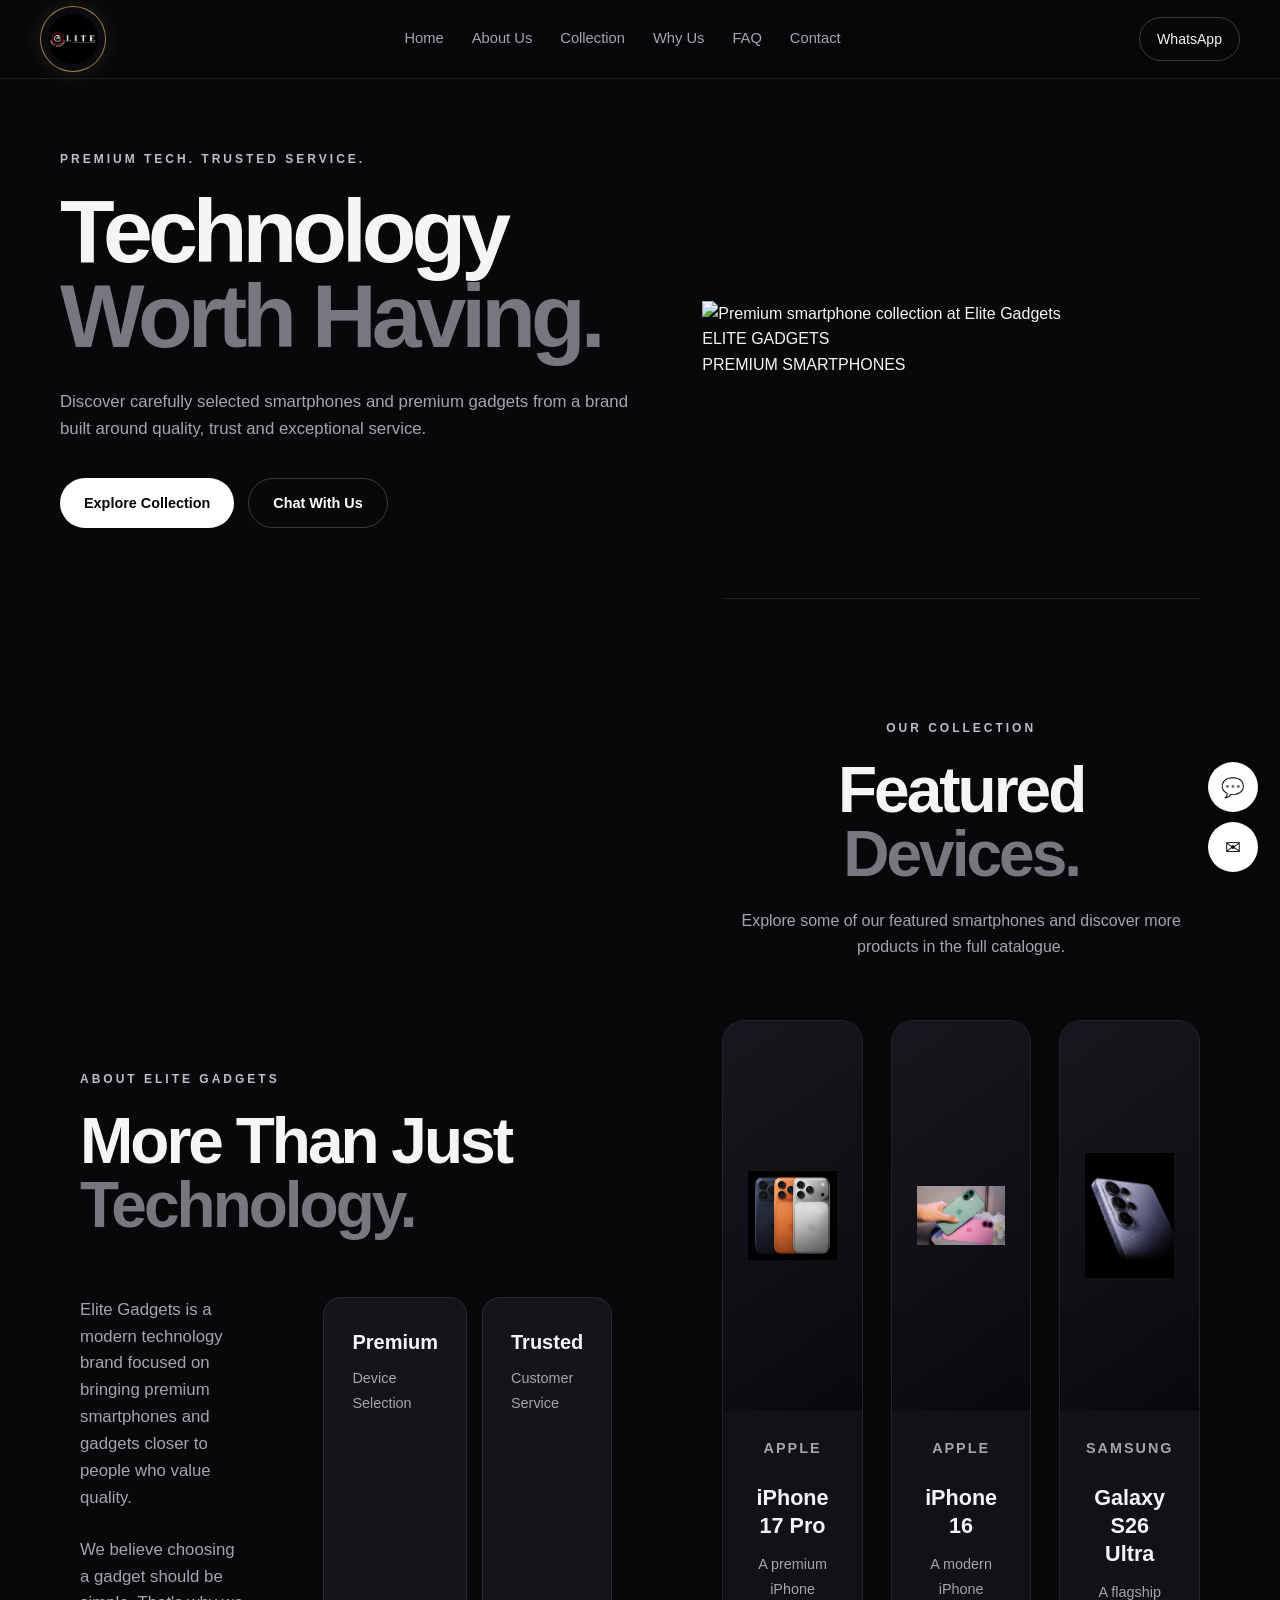
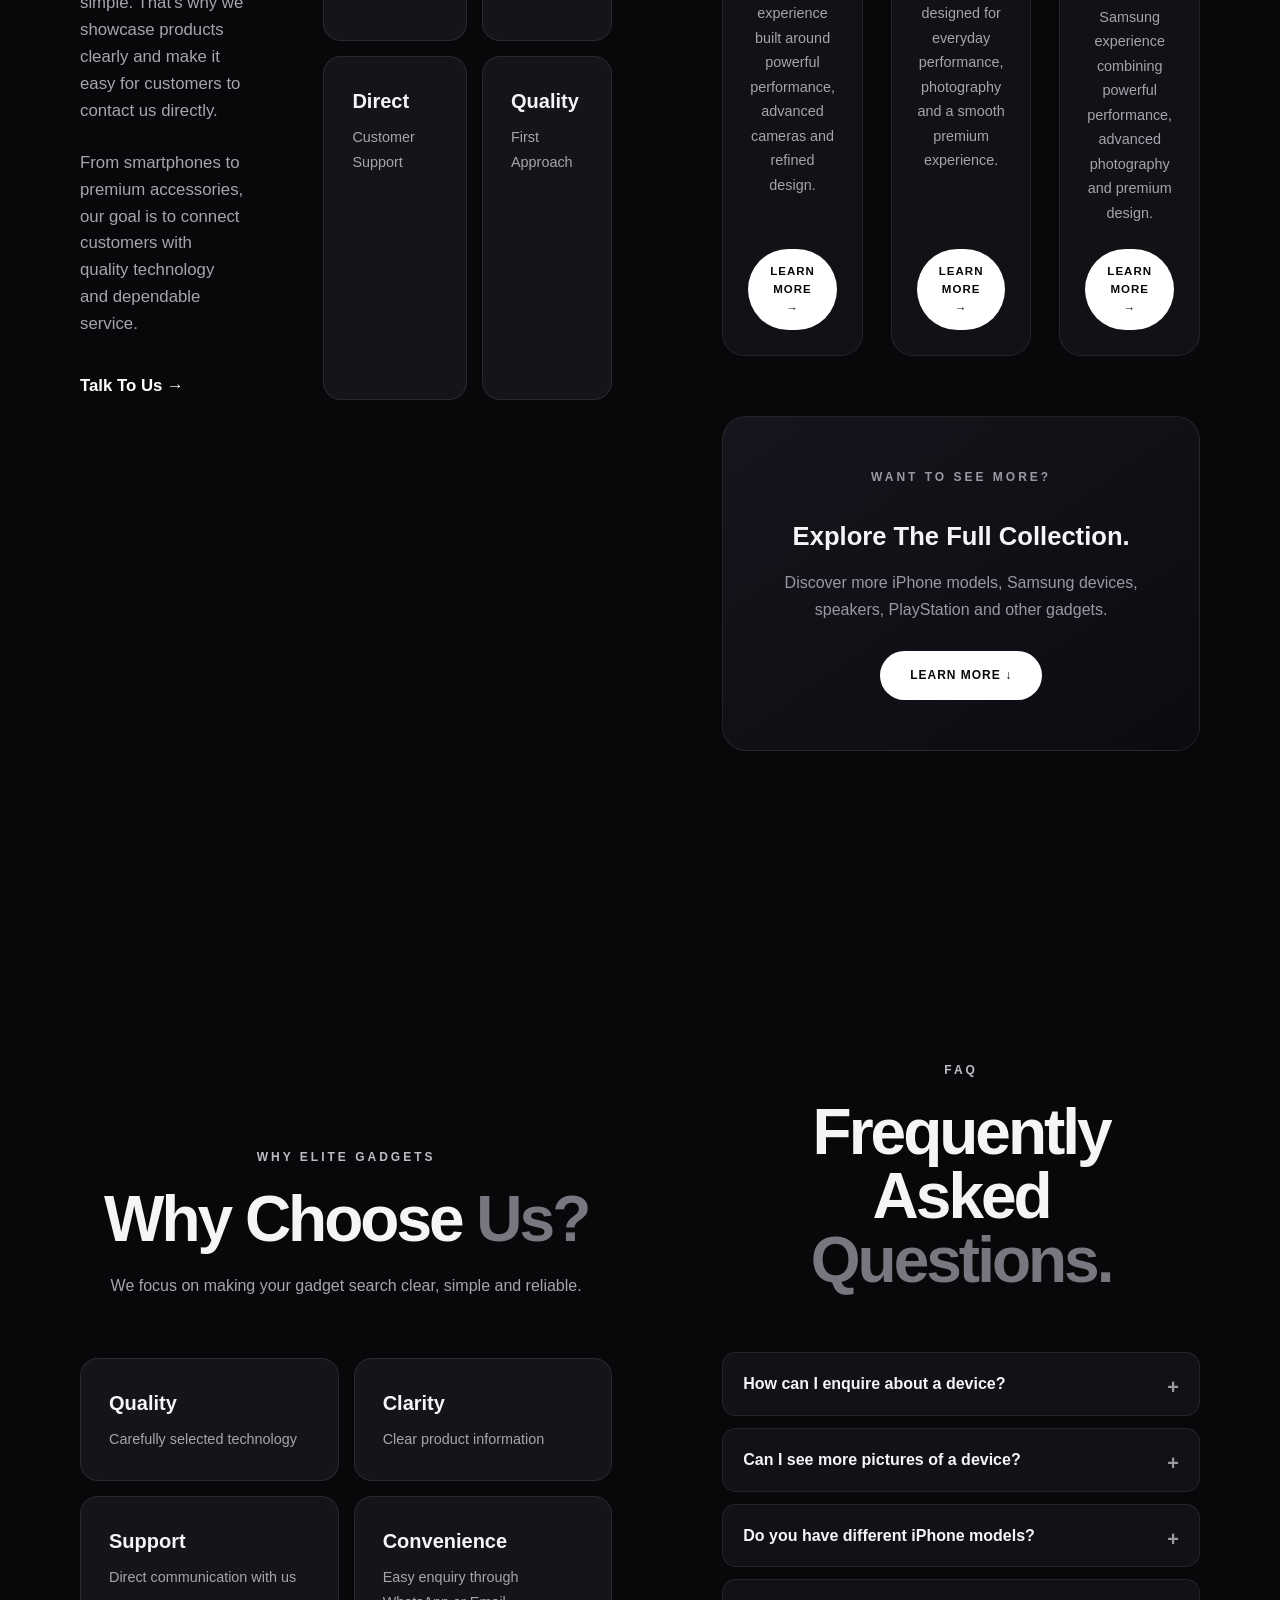
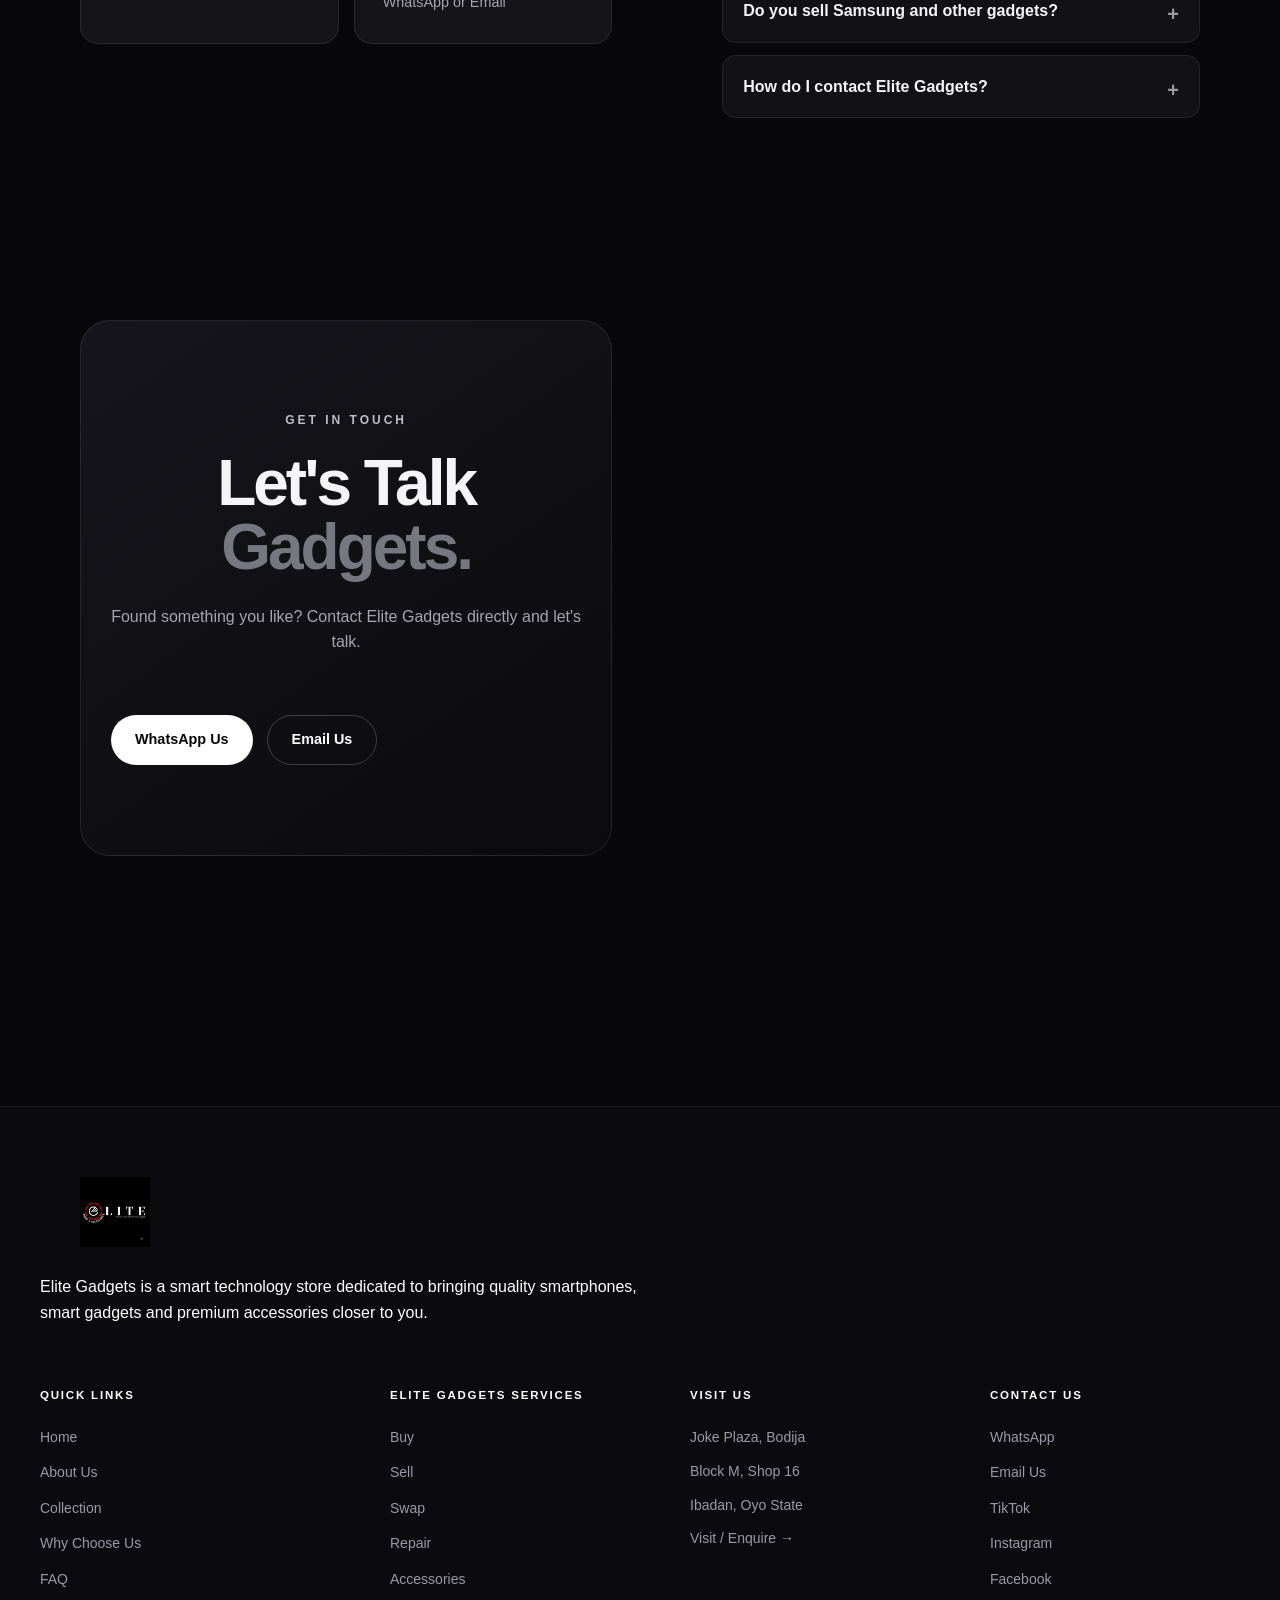
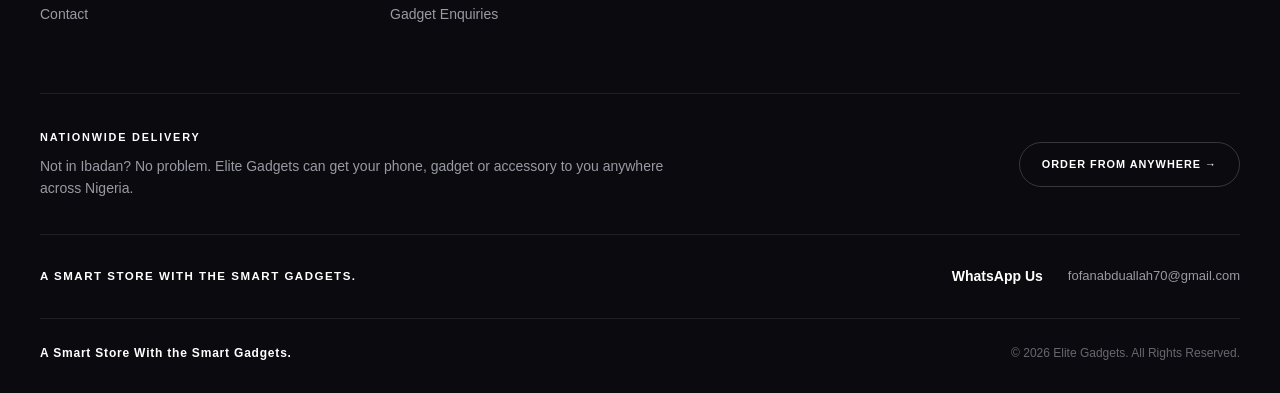
==== commit 50c067c5: "Update index.html" ====
--- a/index.html
+++ b/index.html
@@ -747,33 +747,19 @@
 
             <!-- HERO VISUAL -->
 
-            <div class="hero-visual">
-
-                <div class="hero-glow"></div>
-
-
-                <div class="hero-phone">
-
-                    <div class="phone-camera"></div>
-
-
-                    <div class="phone-screen">
-
-                        <span>
-                            ELITE
-                        </span>
-
-                        <strong>
-                            GADGETS
-                        </strong>
-
-                    </div>
-
-                </div>
-
-            </div>
-
-        </section>
+           
+<div class="hero-store-visual">
+  <img
+    src="image/elite-hero-phones.png"
+    alt="Premium smartphone collection at Elite Gadgets"
+    class="hero-store-image"
+  />
+  <div class="hero-image-caption">
+    <span>ELITE GADGETS</span>
+    <p>PREMIUM SMARTPHONES</p>
+  </div>
+</div>
+
 
 
 
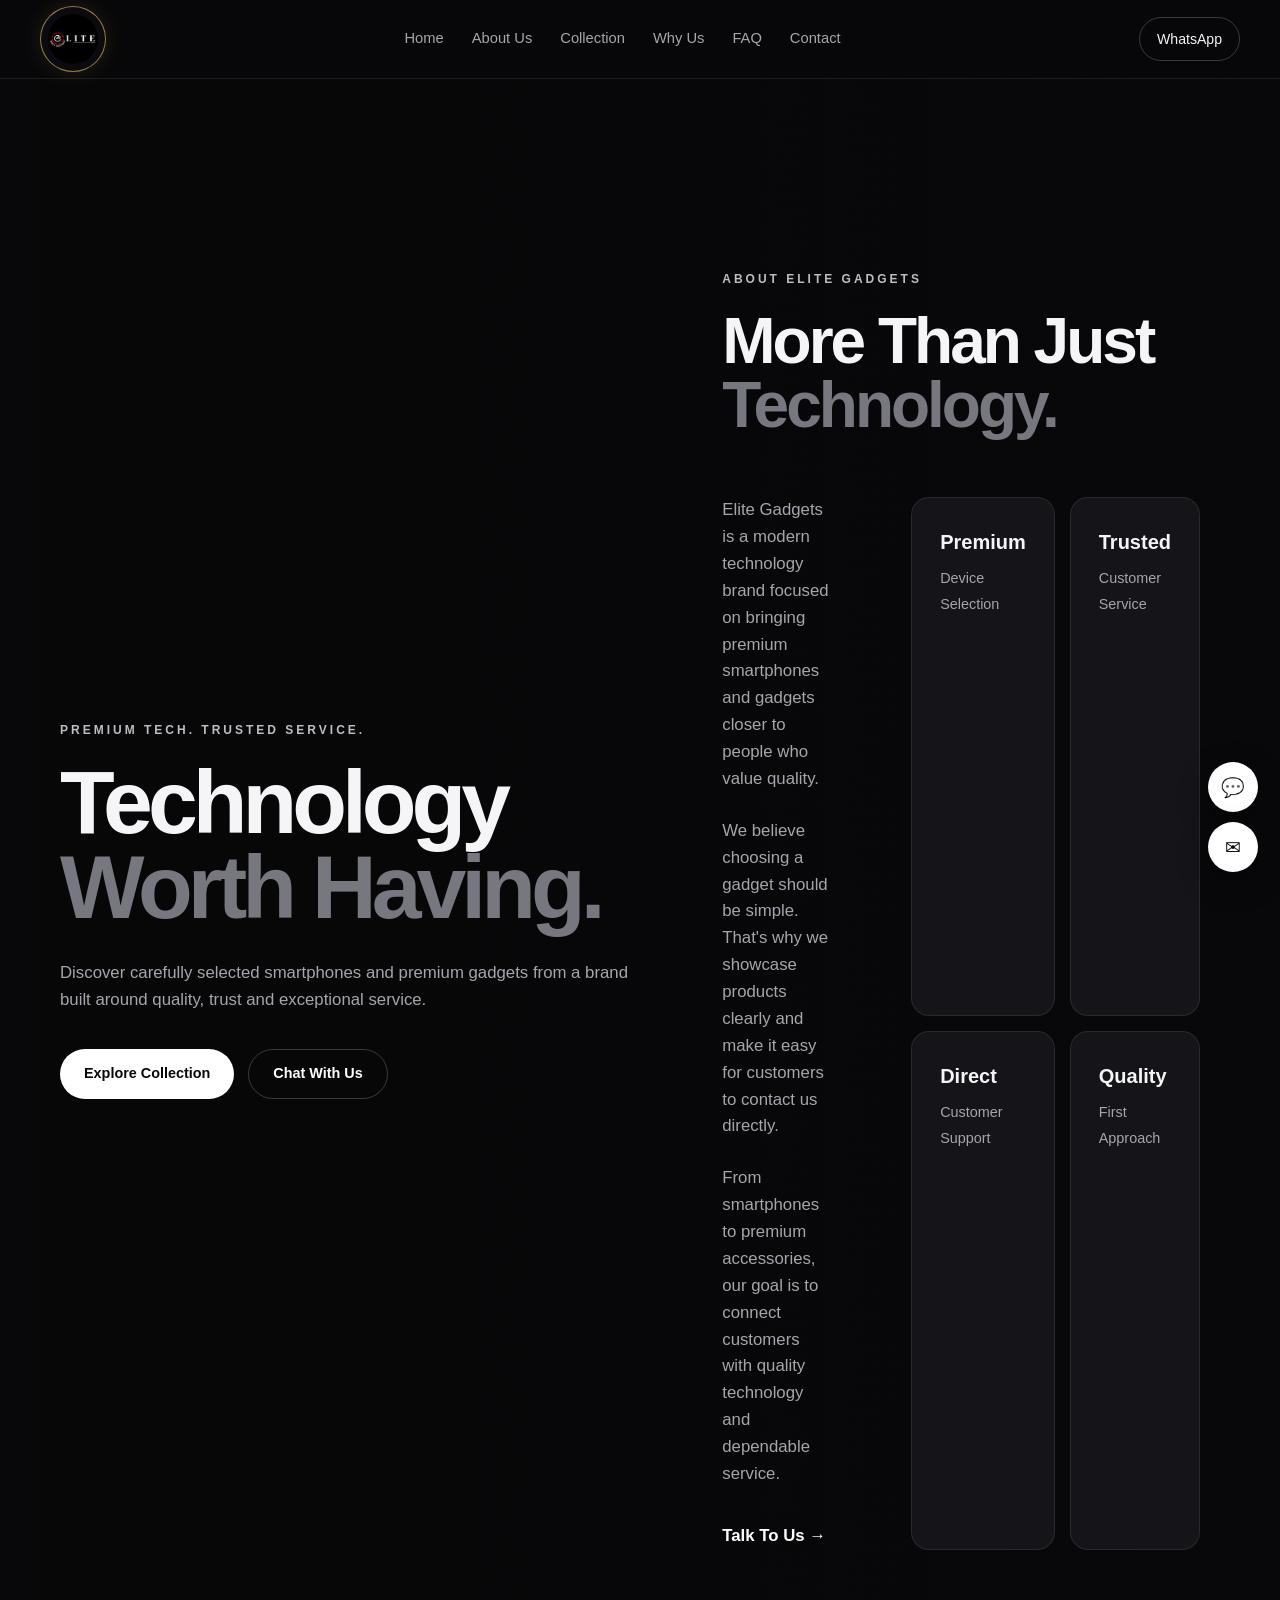
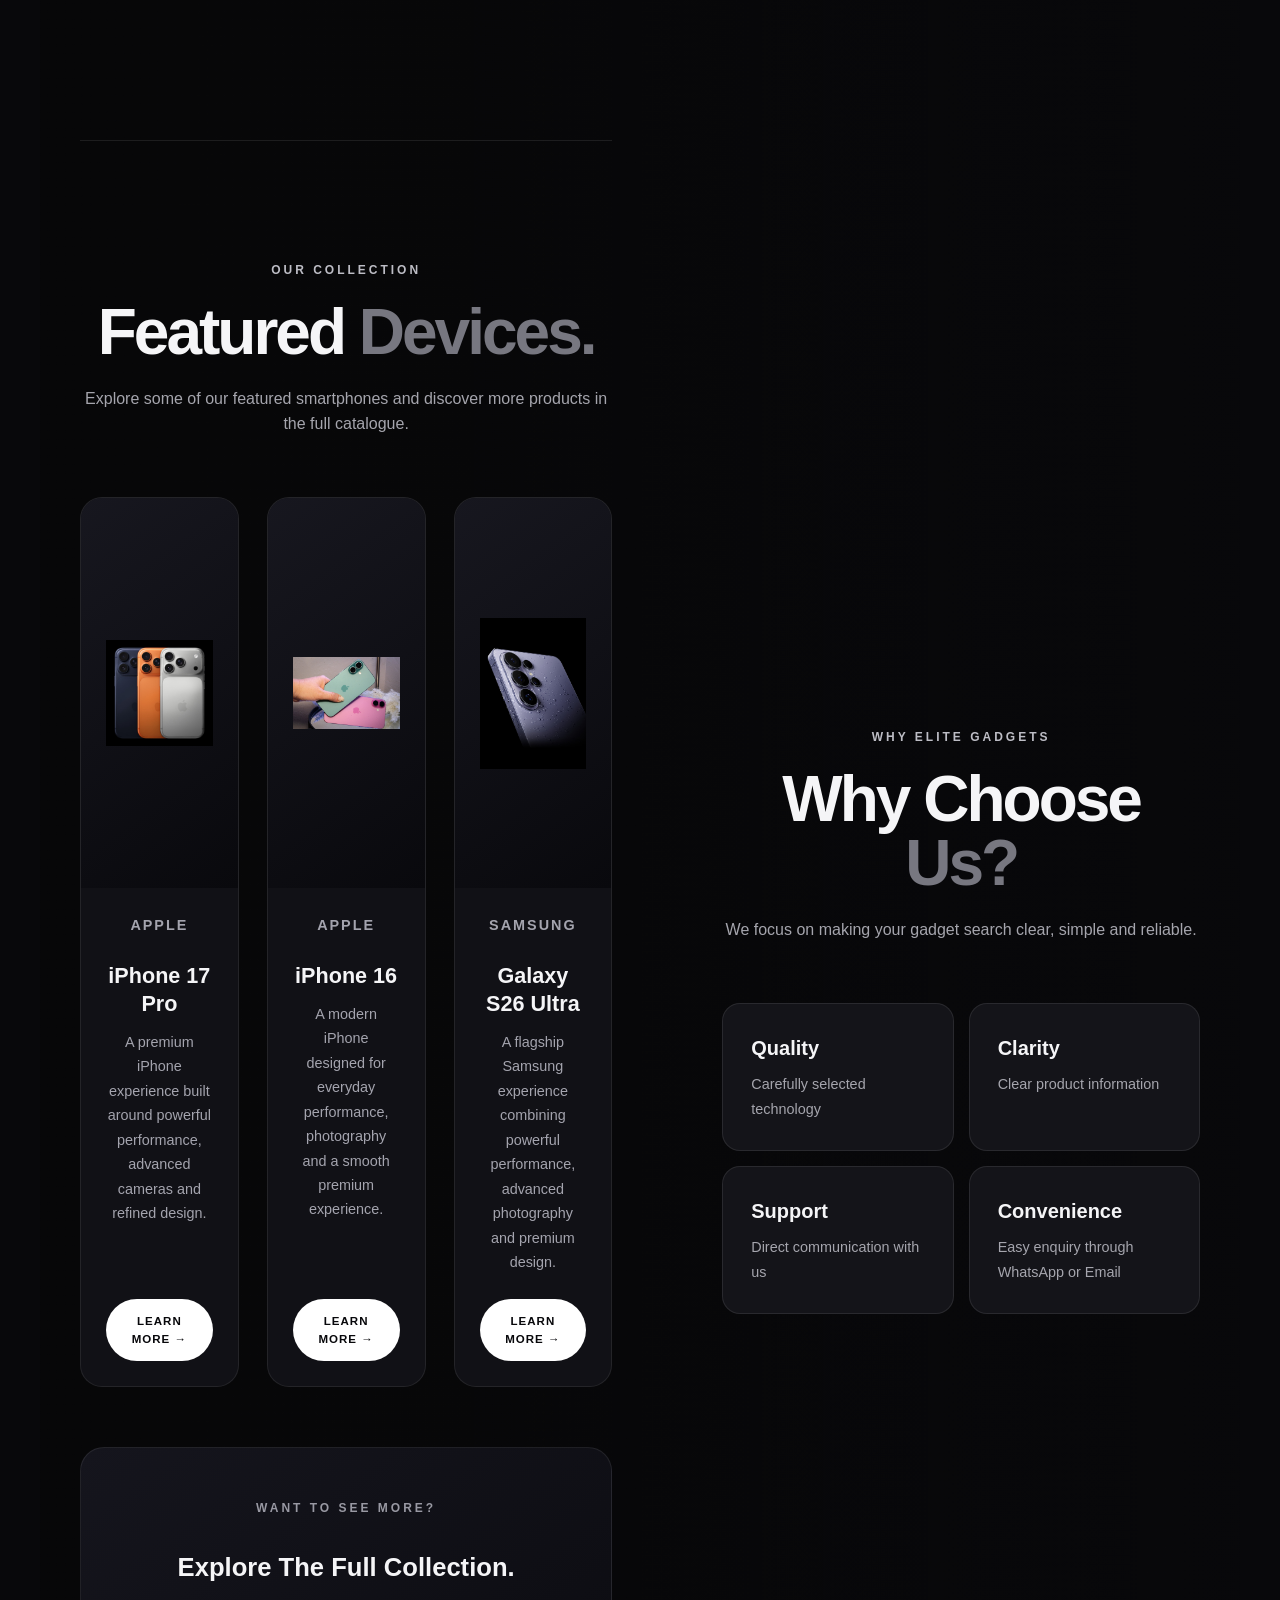
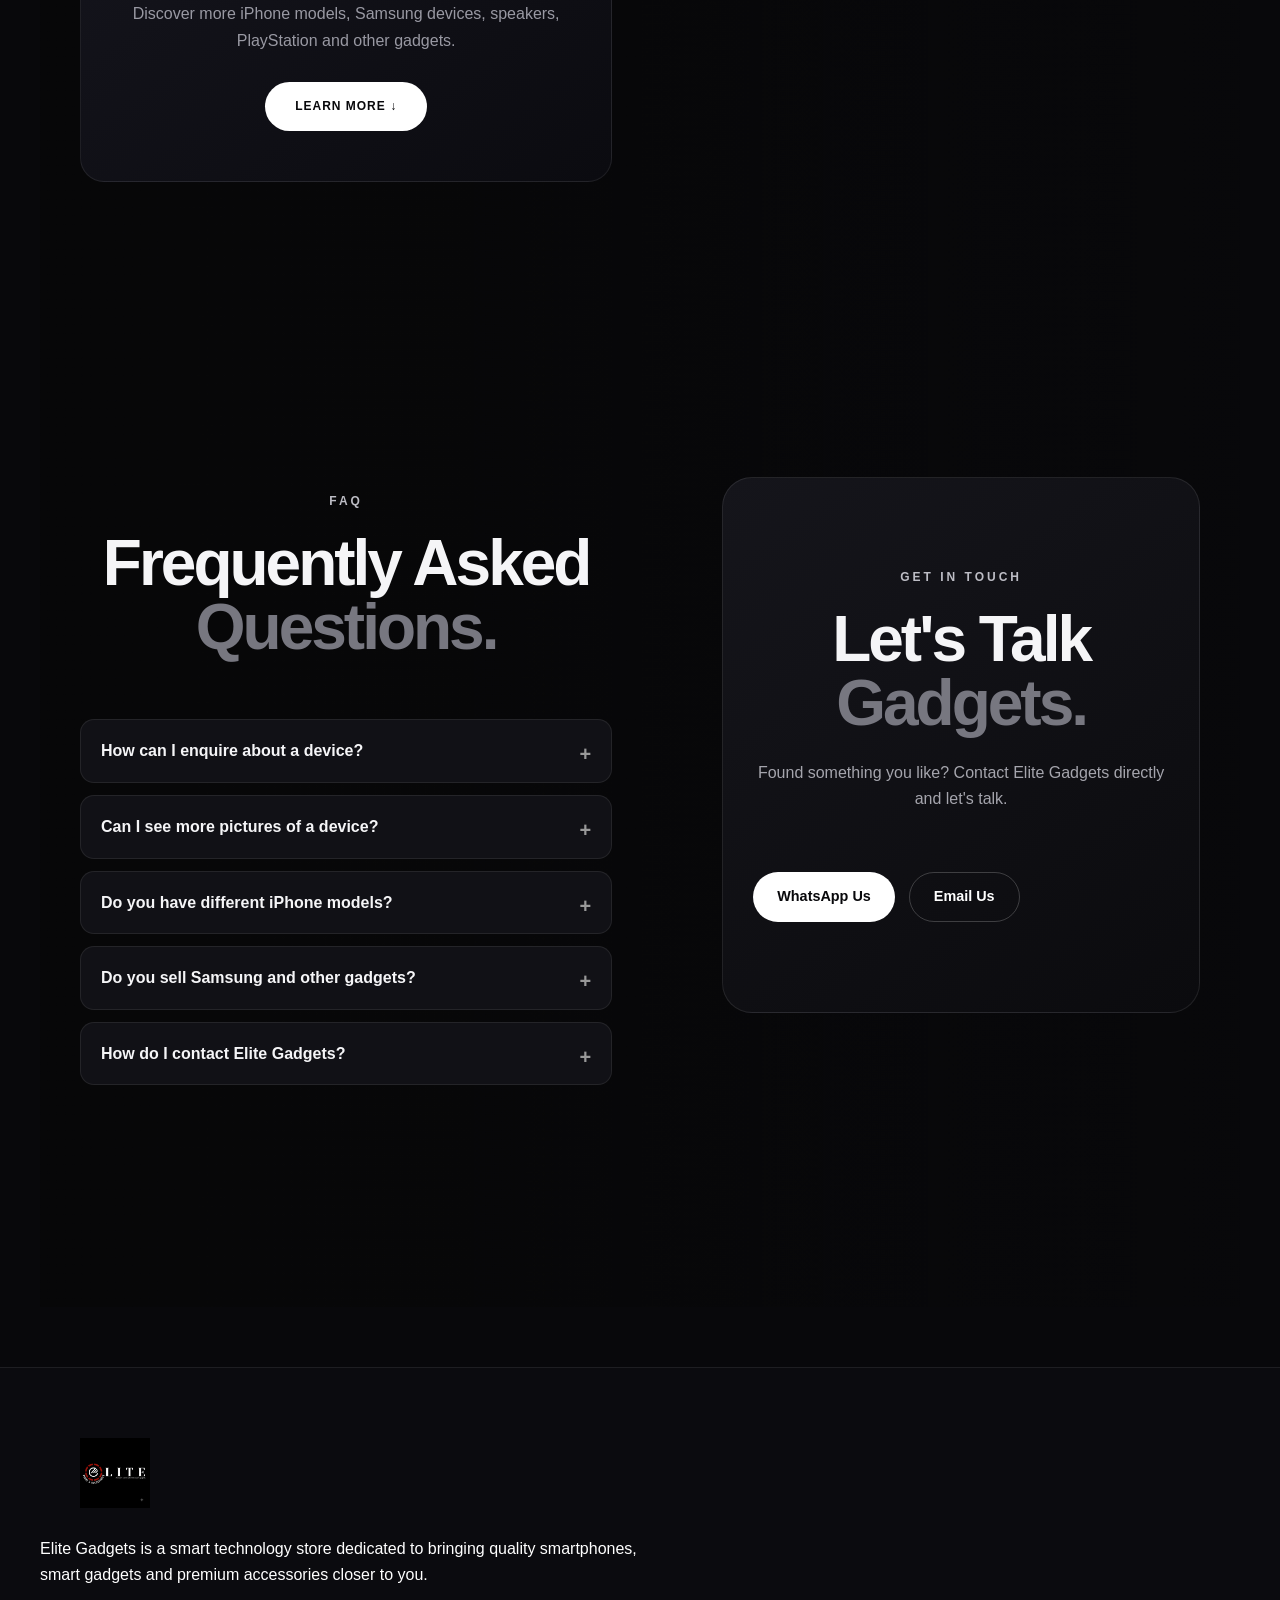
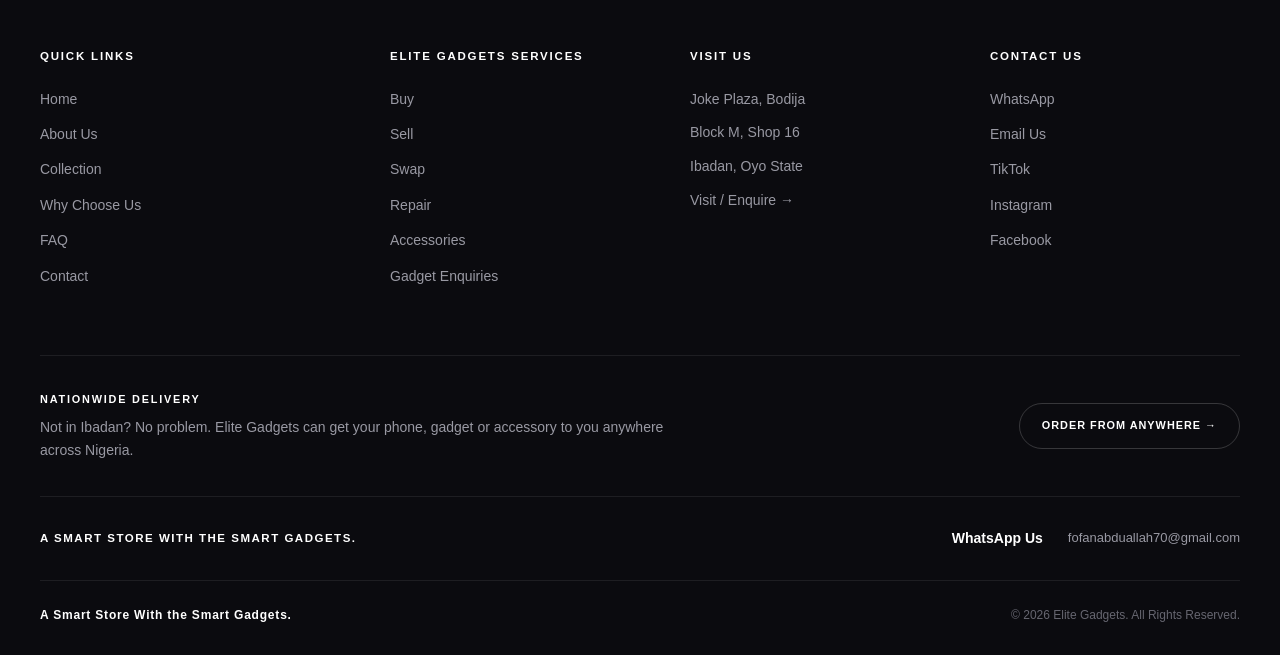
==== commit f3c9d23b: "Update index.html" ====
--- a/index.html
+++ b/index.html
@@ -744,25 +744,6 @@
 
             </div>
 
-
-            <!-- HERO VISUAL -->
-
-           
-<div class="hero-store-visual">
-  <img
-    src="image/elite-hero-phones.png"
-    alt="Premium smartphone collection at Elite Gadgets"
-    class="hero-store-image"
-  />
-  <div class="hero-image-caption">
-    <span>ELITE GADGETS</span>
-    <p>PREMIUM SMARTPHONES</p>
-  </div>
-</div>
-
-
-
-
         <!-- =================================================
              ABOUT US
         ================================================= -->
--- a/style.css
+++ b/style.css
@@ -3313,3 +3313,104 @@
             44px;
     }
 }
+
+
+/* Premium portrait phone showcase */
+.hero-store-visual {
+  position: relative;
+  width: min(100%, 440px);
+  aspect-ratio: 3 / 4;
+  margin-inline: auto;
+  overflow: hidden;
+  border-radius: 24px;
+  background: #090909;
+  border: 1px solid rgba(210, 170, 90, 0.3);
+  box-shadow:
+    0 25px 80px rgba(0, 0, 0, 0.5),
+    0 0 45px rgba(190, 145, 55, 0.08);
+}
+
+.hero-store-image {
+  display: block;
+  width: 100%;
+  height: 100%;
+  object-fit: cover;
+  object-position: center;
+  transition: transform 0.7s ease;
+}
+
+.hero-store-visual:hover .hero-store-image {
+  transform: scale(1.035);
+}
+
+.hero-image-caption {
+  position: absolute;
+  left: 18px;
+  right: 18px;
+  bottom: 18px;
+  padding: 16px;
+  border: 1px solid rgba(255, 255, 255, 0.12);
+  border-radius: 14px;
+  background: rgba(10, 10, 10, 0.72);
+  backdrop-filter: blur(12px);
+  color: #fff;
+}
+
+.hero-image-caption span {
+  color: #d8b56d;
+  font-size: 11px;
+  letter-spacing: 3px;
+  font-weight: 700;
+}
+
+.hero-image-caption p {
+  margin: 7px 0 0;
+  color: #dedede;
+  font-size: 12px;
+  letter-spacing: 1.5px;
+}
+
+@media (max-width: 768px) {
+  .hero-store-visual {
+    width: min(100%, 360px);
+    aspect-ratio: 4 / 5;
+  }
+}
+
+
+/* Elite Gadgets luxury showroom hero */
+.hero {
+  position: relative;
+  isolation: isolate;
+  overflow: hidden;
+  
+background:
+    linear-gradient(
+        90deg,
+        rgba(7, 7, 8, 0.97) 0%,
+        rgba(7, 7, 8, 0.88) 35%,
+        rgba(7, 7, 8, 0.50) 65%,
+        rgba(7, 7, 8, 0.25) 100%
+    ),
+    url("image/elite-store-hero.png") center 45% / cover no-repeat;
+
+}
+
+.hero > * {
+  position: relative;
+  z-index: 1;
+}
+
+@media (max-width: 768px) {
+  .hero {
+    background:
+      linear-gradient(
+        180deg,
+        rgba(7, 7, 8, 0.82) 0%,
+        rgba(7, 7, 8, 0.92) 65%,
+        rgba(7, 7, 8, 0.98) 100%
+      ),
+      url("image/elite-store-hero.png") 62% center / cover no-repeat;
+  }
+}
+
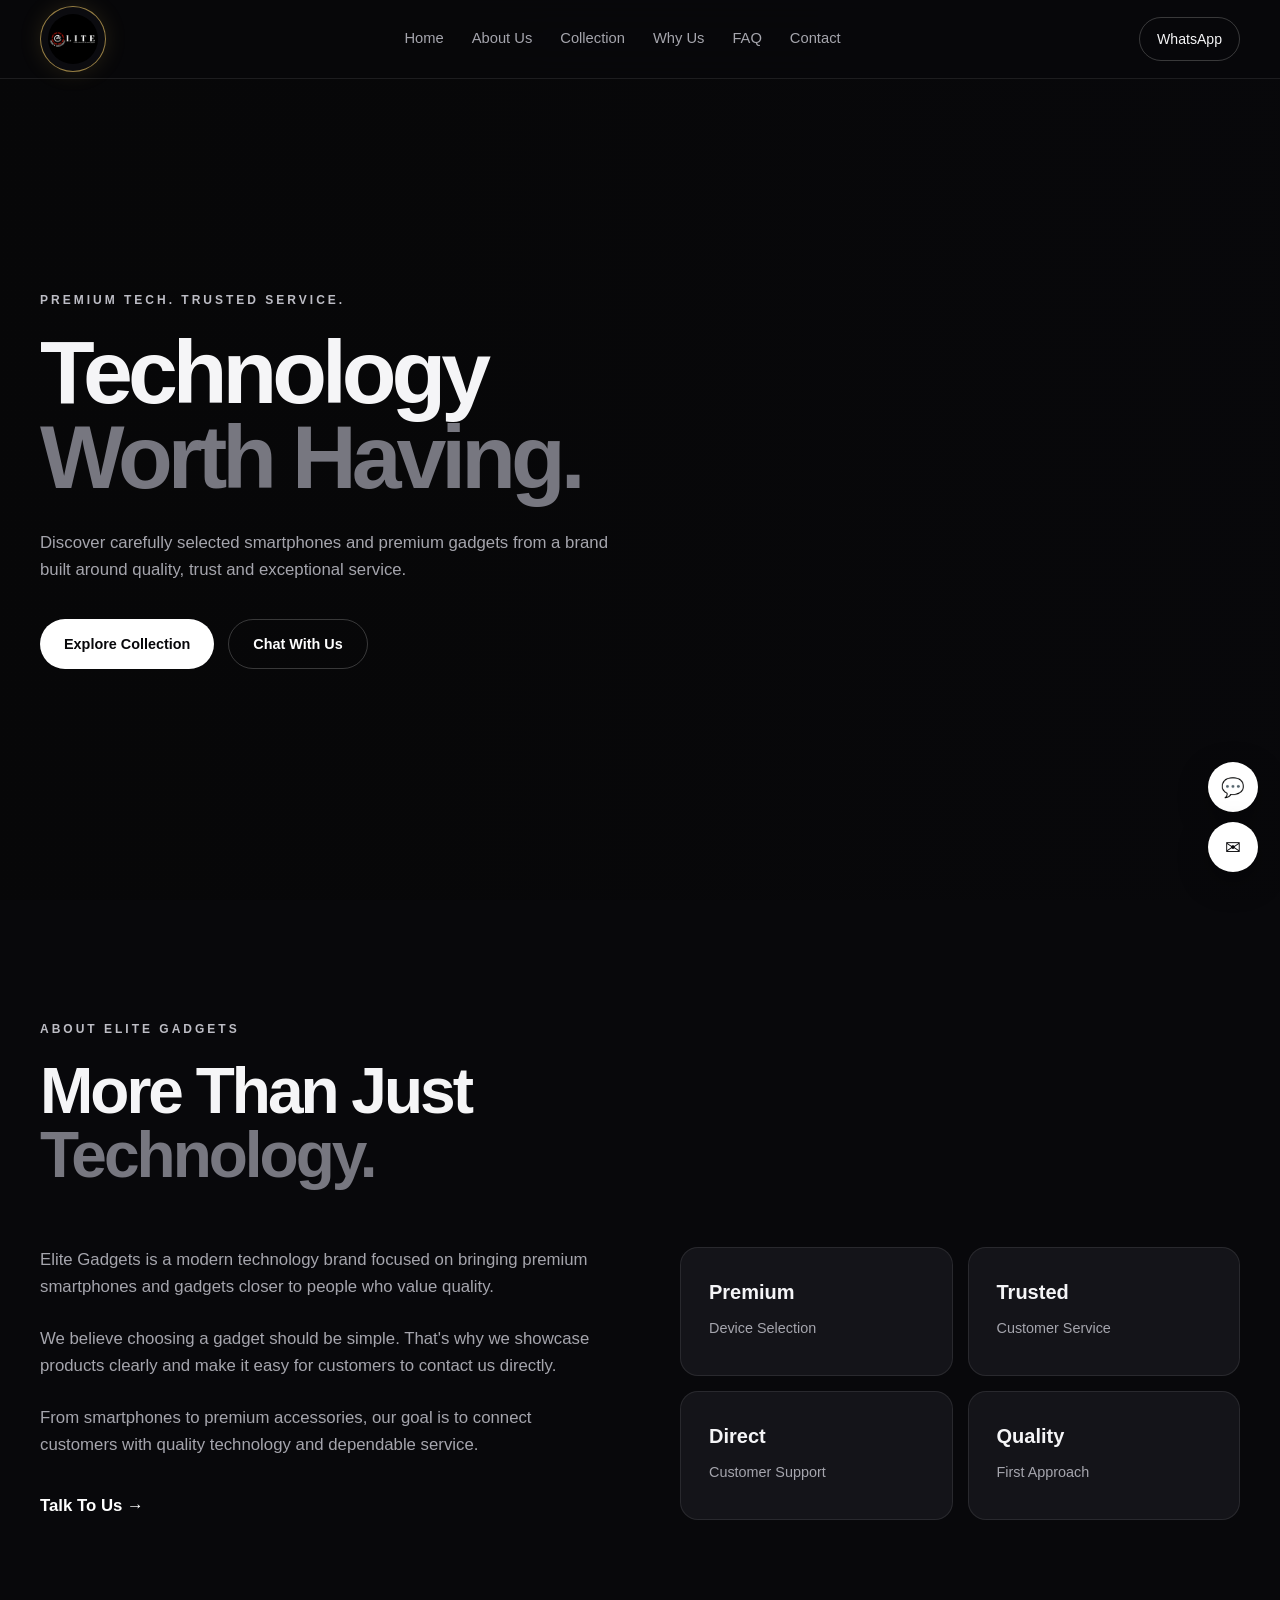
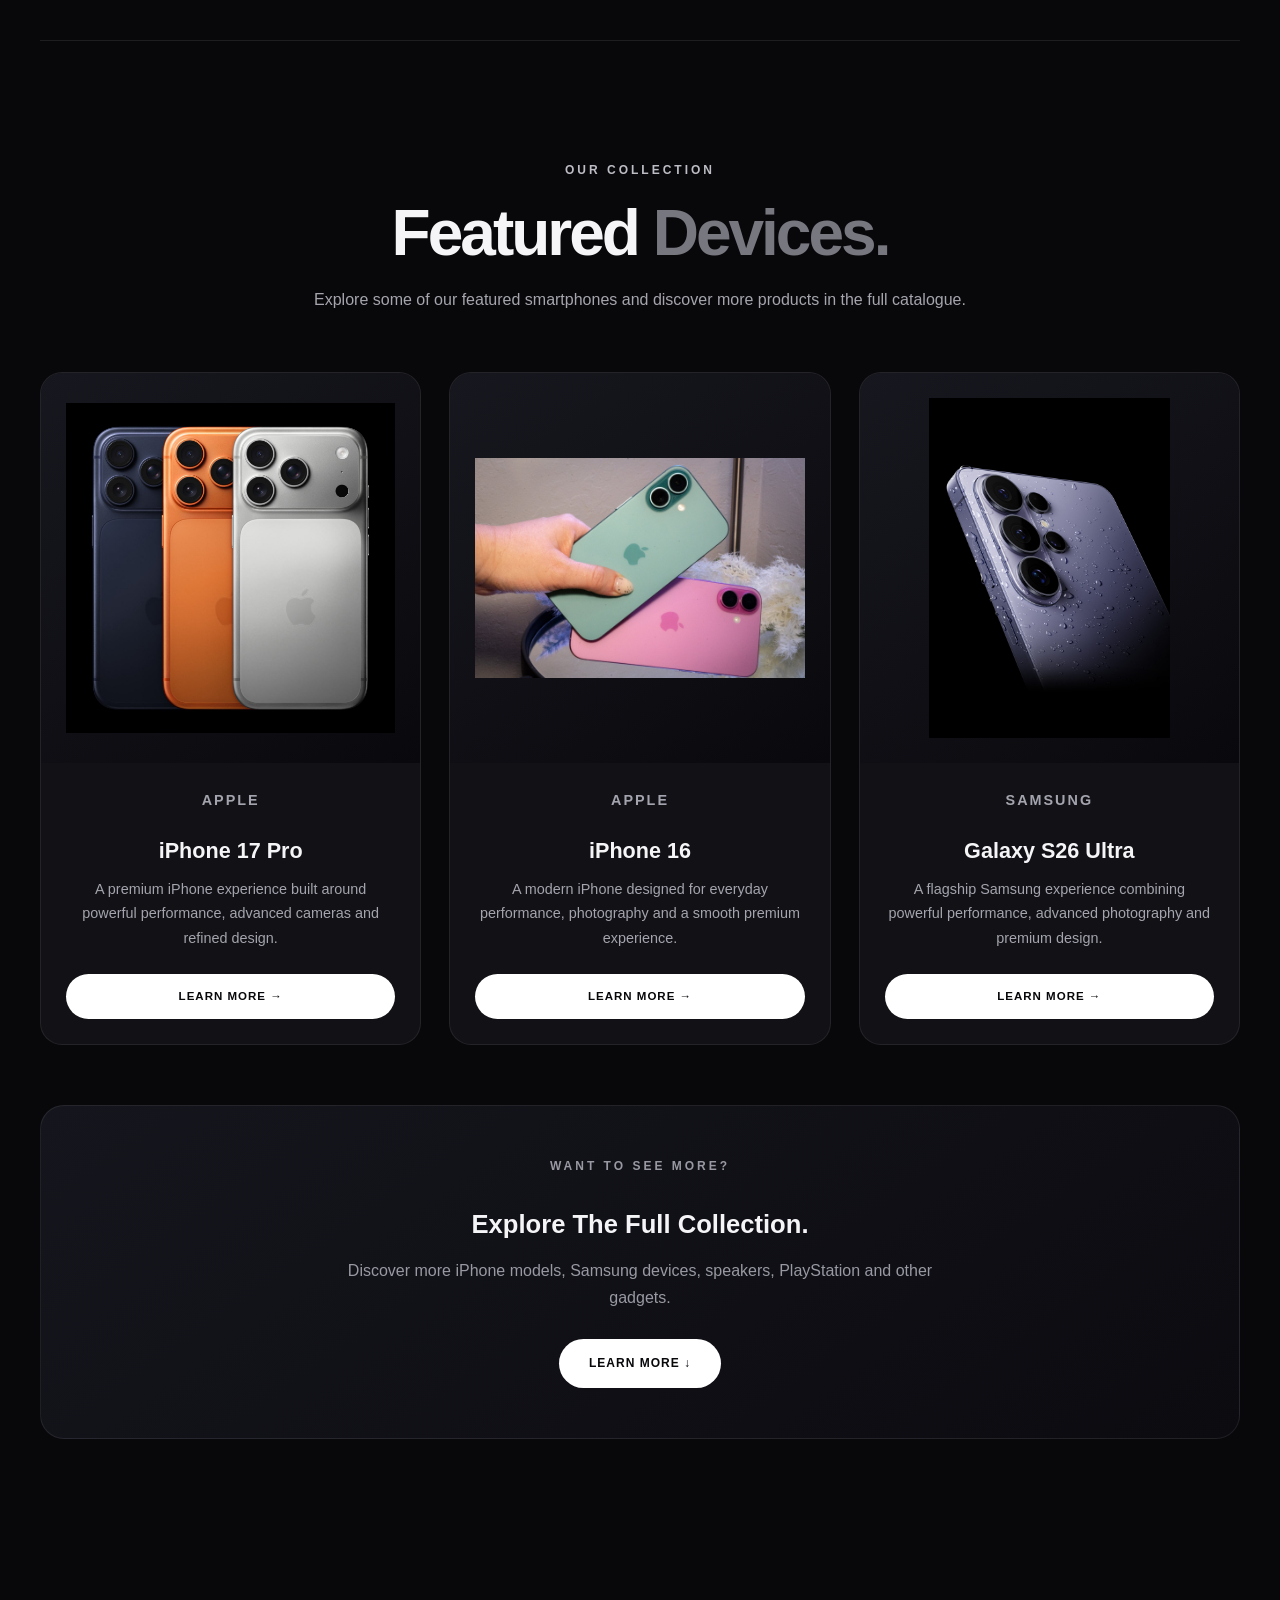
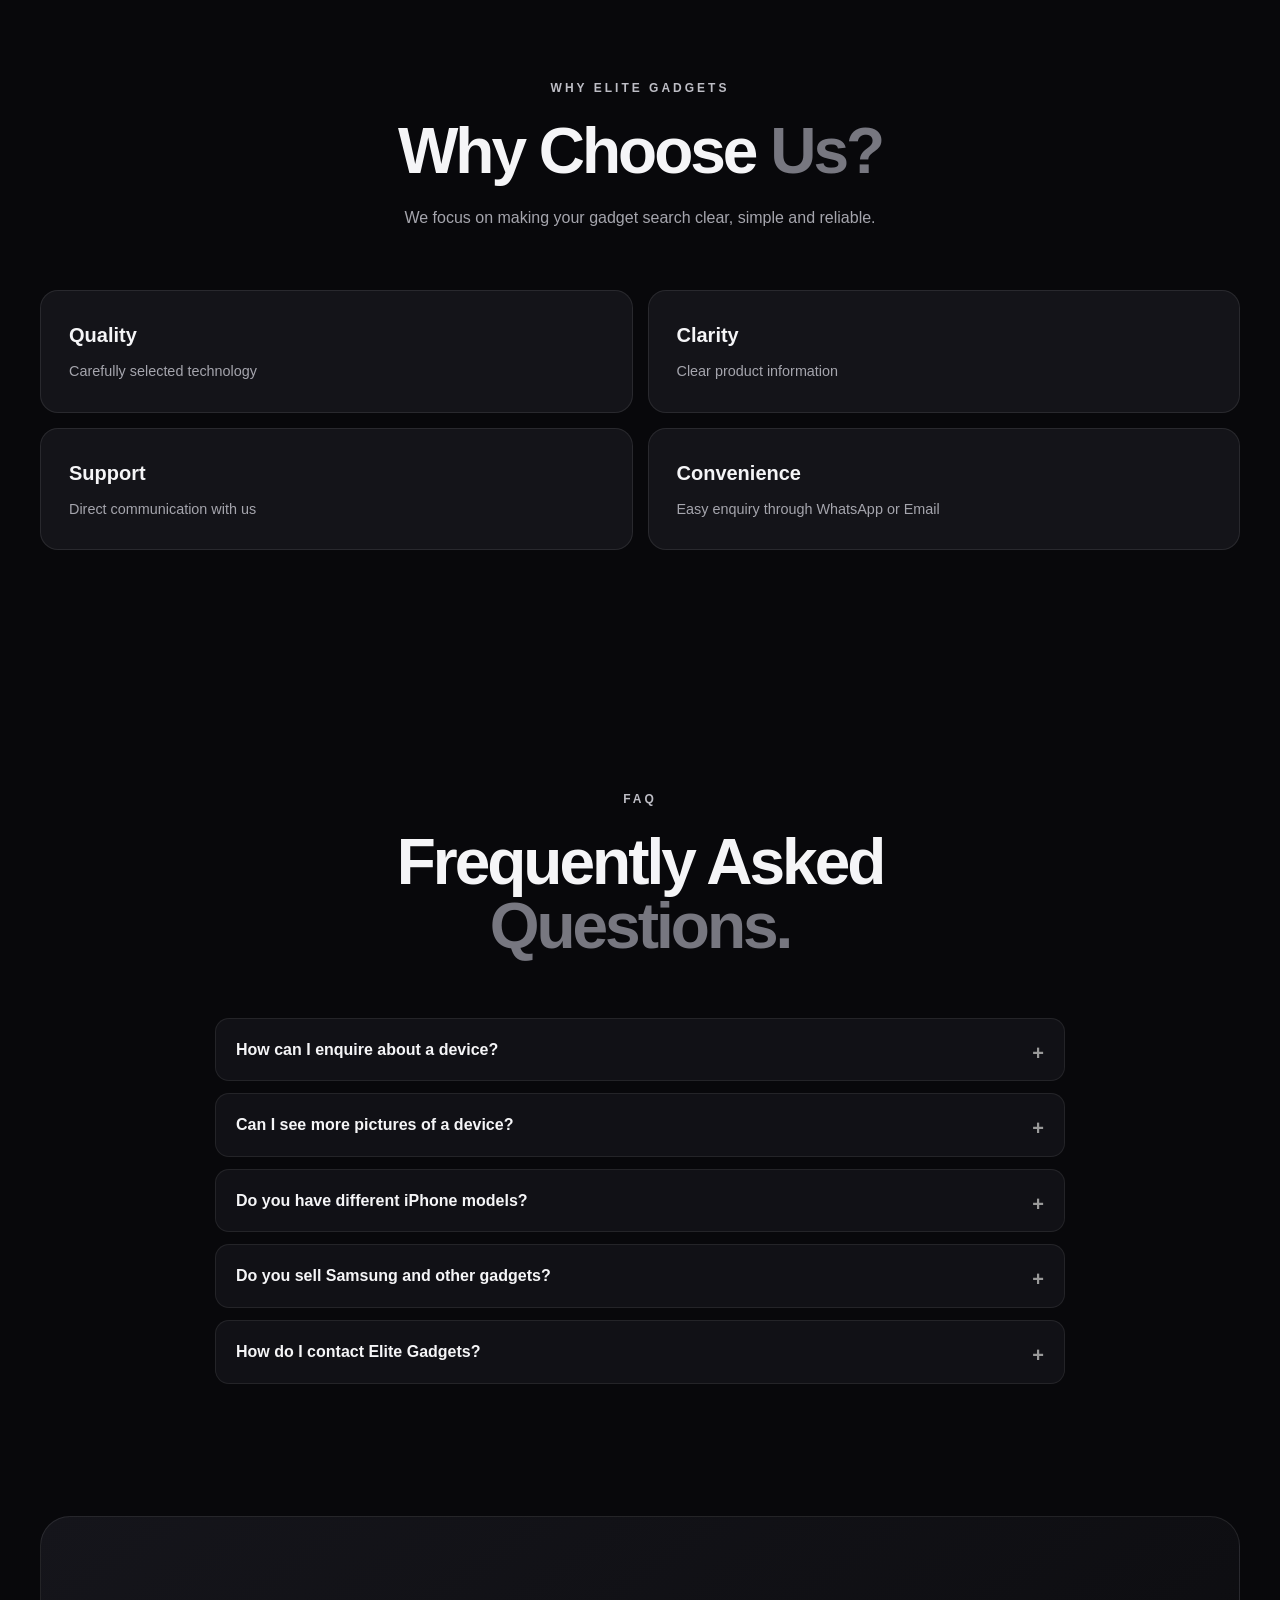
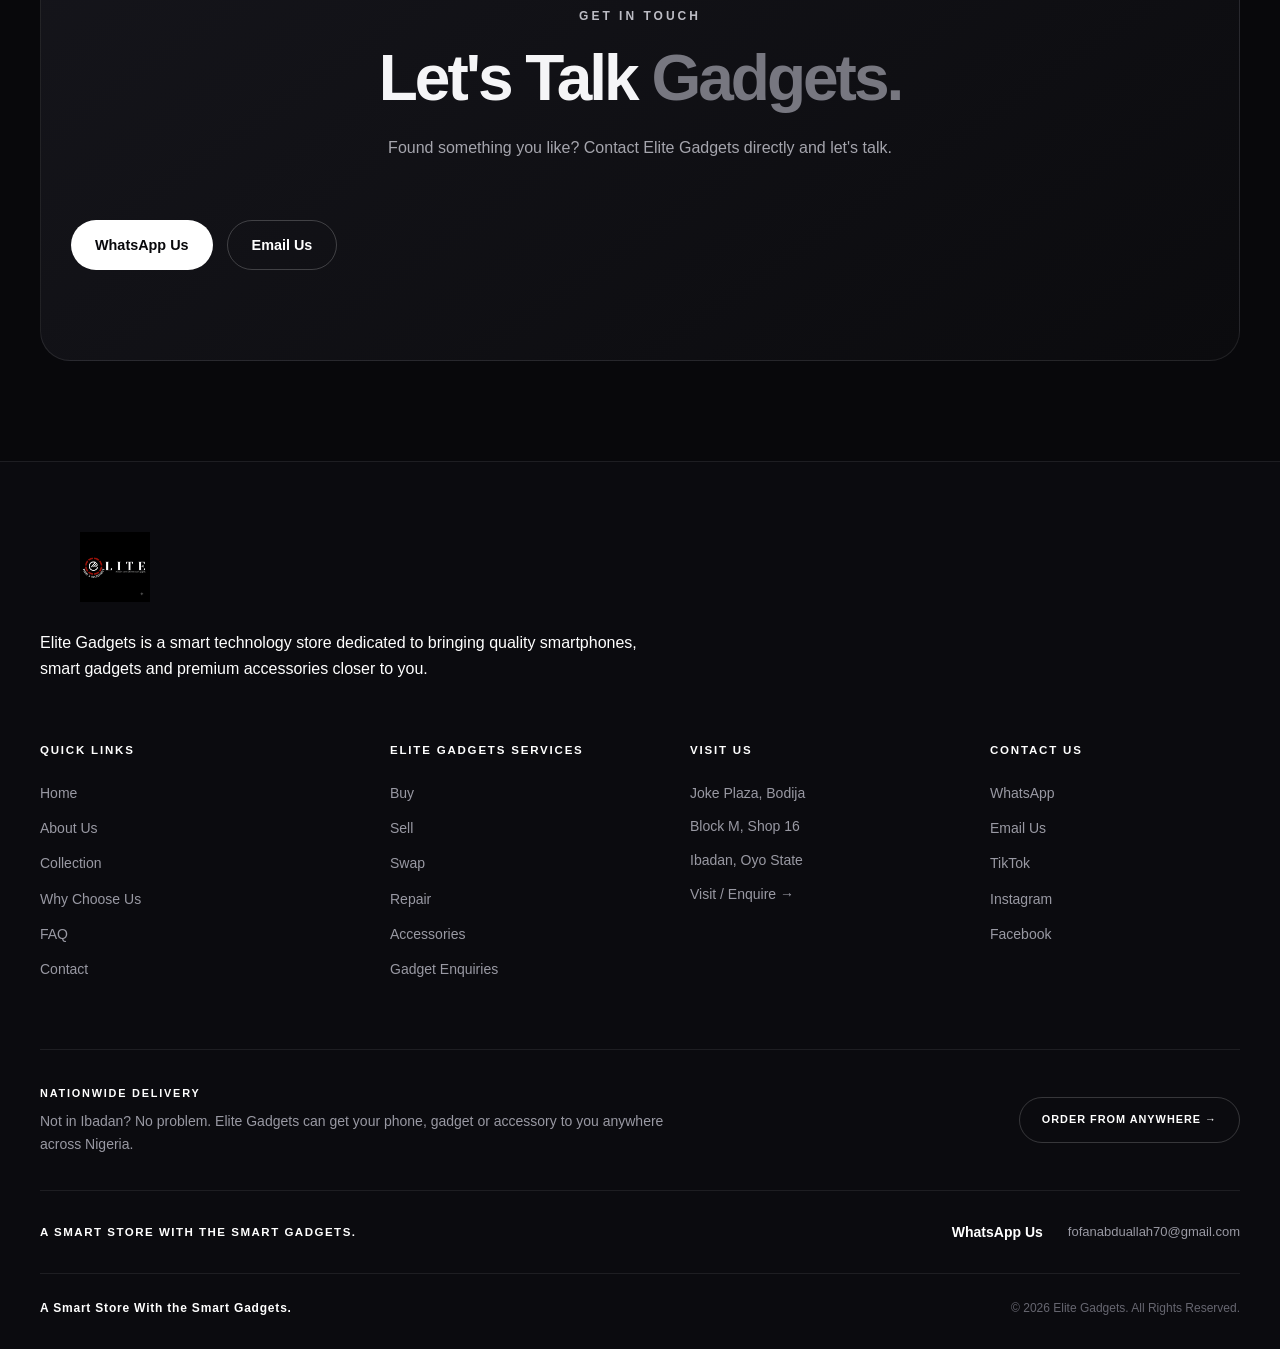
==== commit 83d66e17: "Update index.html" ====
--- a/index.html
+++ b/index.html
@@ -743,6 +743,7 @@
                 </div>
 
             </div>
+            </section>
 
         <!-- =================================================
              ABOUT US
--- a/style.css
+++ b/style.css
@@ -3378,39 +3378,65 @@
 }
 
 
-/* Elite Gadgets luxury showroom hero */
+
+/* ELITE GADGETS FULL-WIDTH SHOWROOM HERO */
+
 .hero {
-  position: relative;
-  isolation: isolate;
-  overflow: hidden;
-  
-background:
-    linear-gradient(
-        90deg,
-        rgba(7, 7, 8, 0.97) 0%,
-        rgba(7, 7, 8, 0.88) 35%,
-        rgba(7, 7, 8, 0.50) 65%,
-        rgba(7, 7, 8, 0.25) 100%
-    ),
-    url("image/elite-store-hero.png") center 45% / cover no-repeat;
-
-}
-
-.hero > * {
-  position: relative;
-  z-index: 1;
-}
-
+    position: relative;
+    isolation: isolate;
+    overflow: hidden;
+
+    width: 100%;
+    max-width: none;
+    min-height: 100vh;
+    margin: 0;
+
+    padding: 150px max(20px, calc((100% - 1200px) / 2)) 90px;
+
+    display: flex;
+    align-items: center;
+    justify-content: flex-start;
+
+    background:
+        linear-gradient(
+            90deg,
+            rgba(7, 7, 8, 0.96) 0%,
+            rgba(7, 7, 8, 0.86) 35%,
+            rgba(7, 7, 8, 0.45) 68%,
+            rgba(7, 7, 8, 0.18) 100%
+        ),
+        url("image/elite-store-hero.png")
+        center / cover no-repeat;
+}
+
+.hero-content {
+    position: relative;
+    z-index: 1;
+    width: 100%;
+    max-width: 650px;
+}
+
+/* MOBILE SHOWROOM HERO */
 @media (max-width: 768px) {
-  .hero {
-    background:
-      linear-gradient(
-        180deg,
-        rgba(7, 7, 8, 0.82) 0%,
-        rgba(7, 7, 8, 0.92) 65%,
-        rgba(7, 7, 8, 0.98) 100%
-      ),
-      url("image/elite-store-hero.png") 62% center / cover no-repeat;
-  }
-}
-
+    .hero {
+        width: 100%;
+        min-height: auto;
+        padding: 125px 20px 70px;
+
+        background:
+            linear-gradient(
+                180deg,
+                rgba(7, 7, 8, 0.76) 0%,
+                rgba(7, 7, 8, 0.88) 55%,
+                rgba(7, 7, 8, 0.97) 100%
+            ),
+            url("image/elite-store-hero.png")
+            62% center / cover no-repeat;
+    }
+
+    .hero-content {
+        max-width: 100%;
+    }
+}
+
+
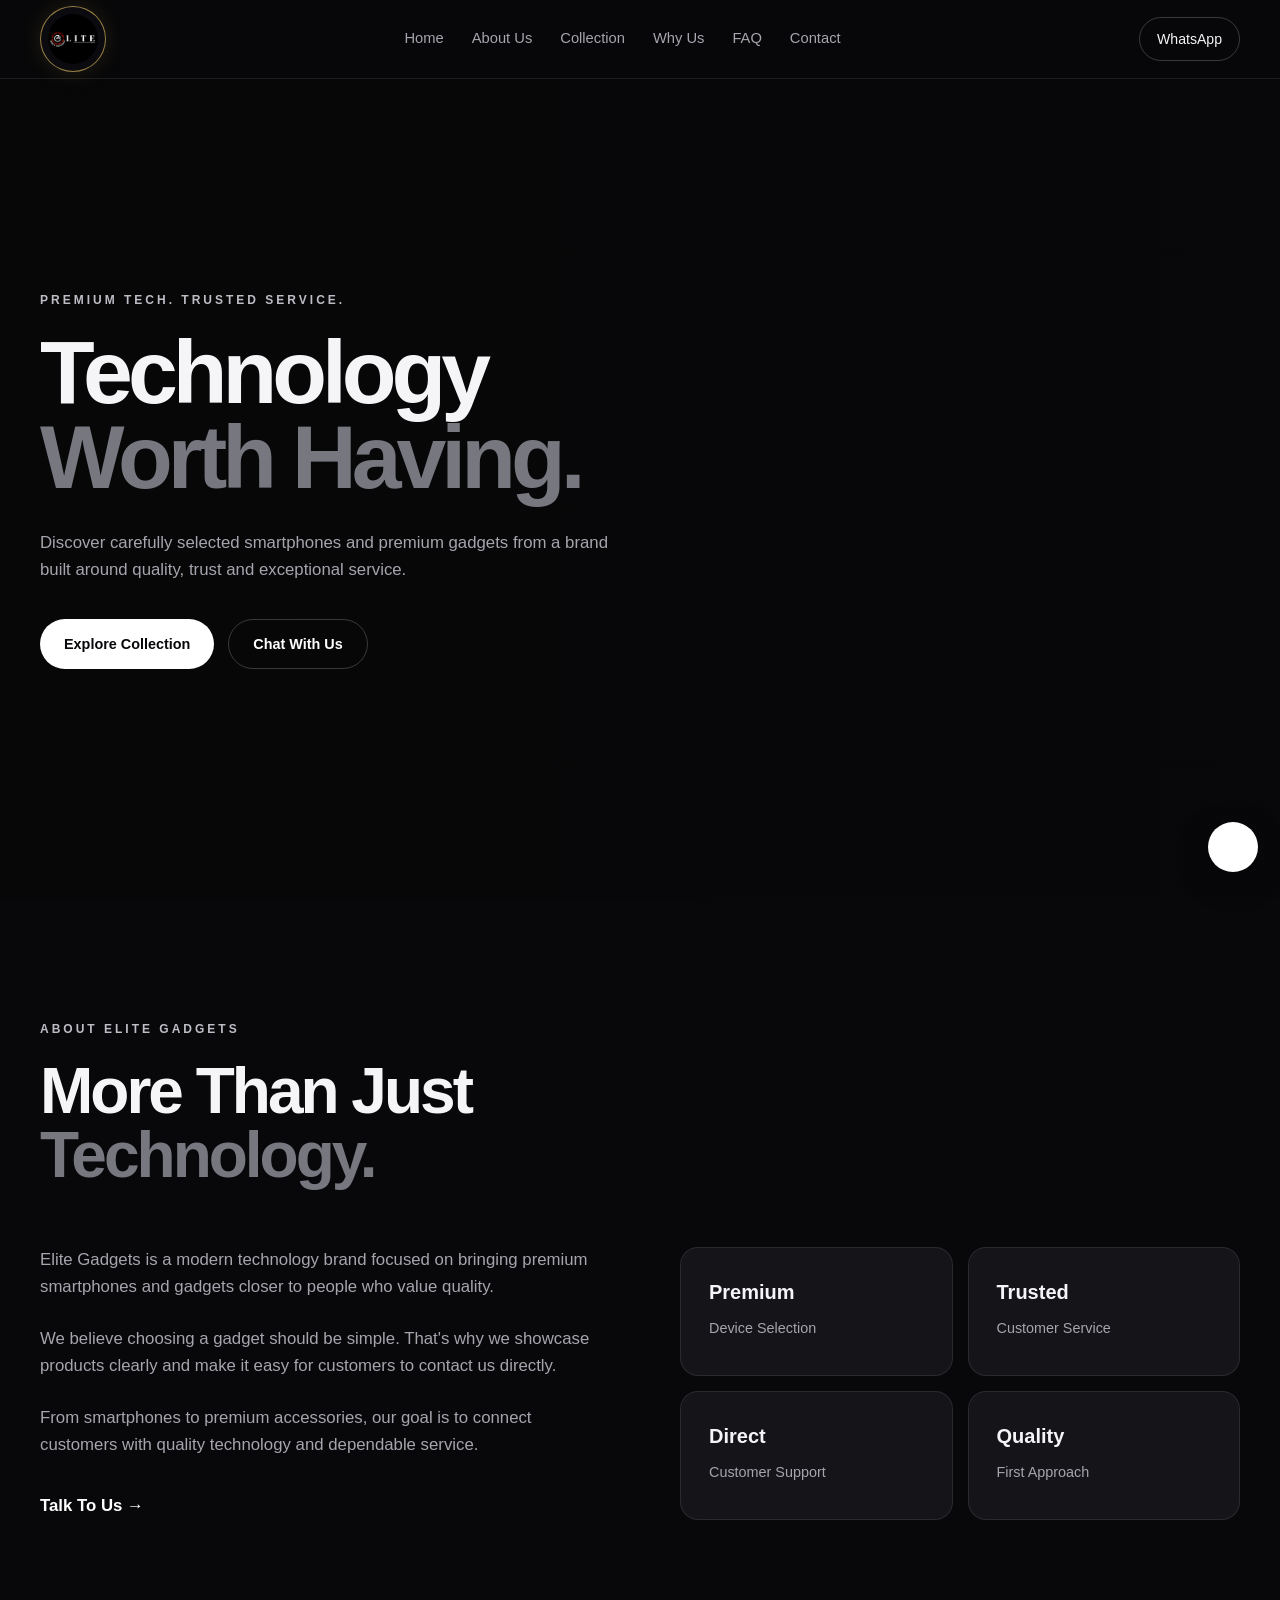
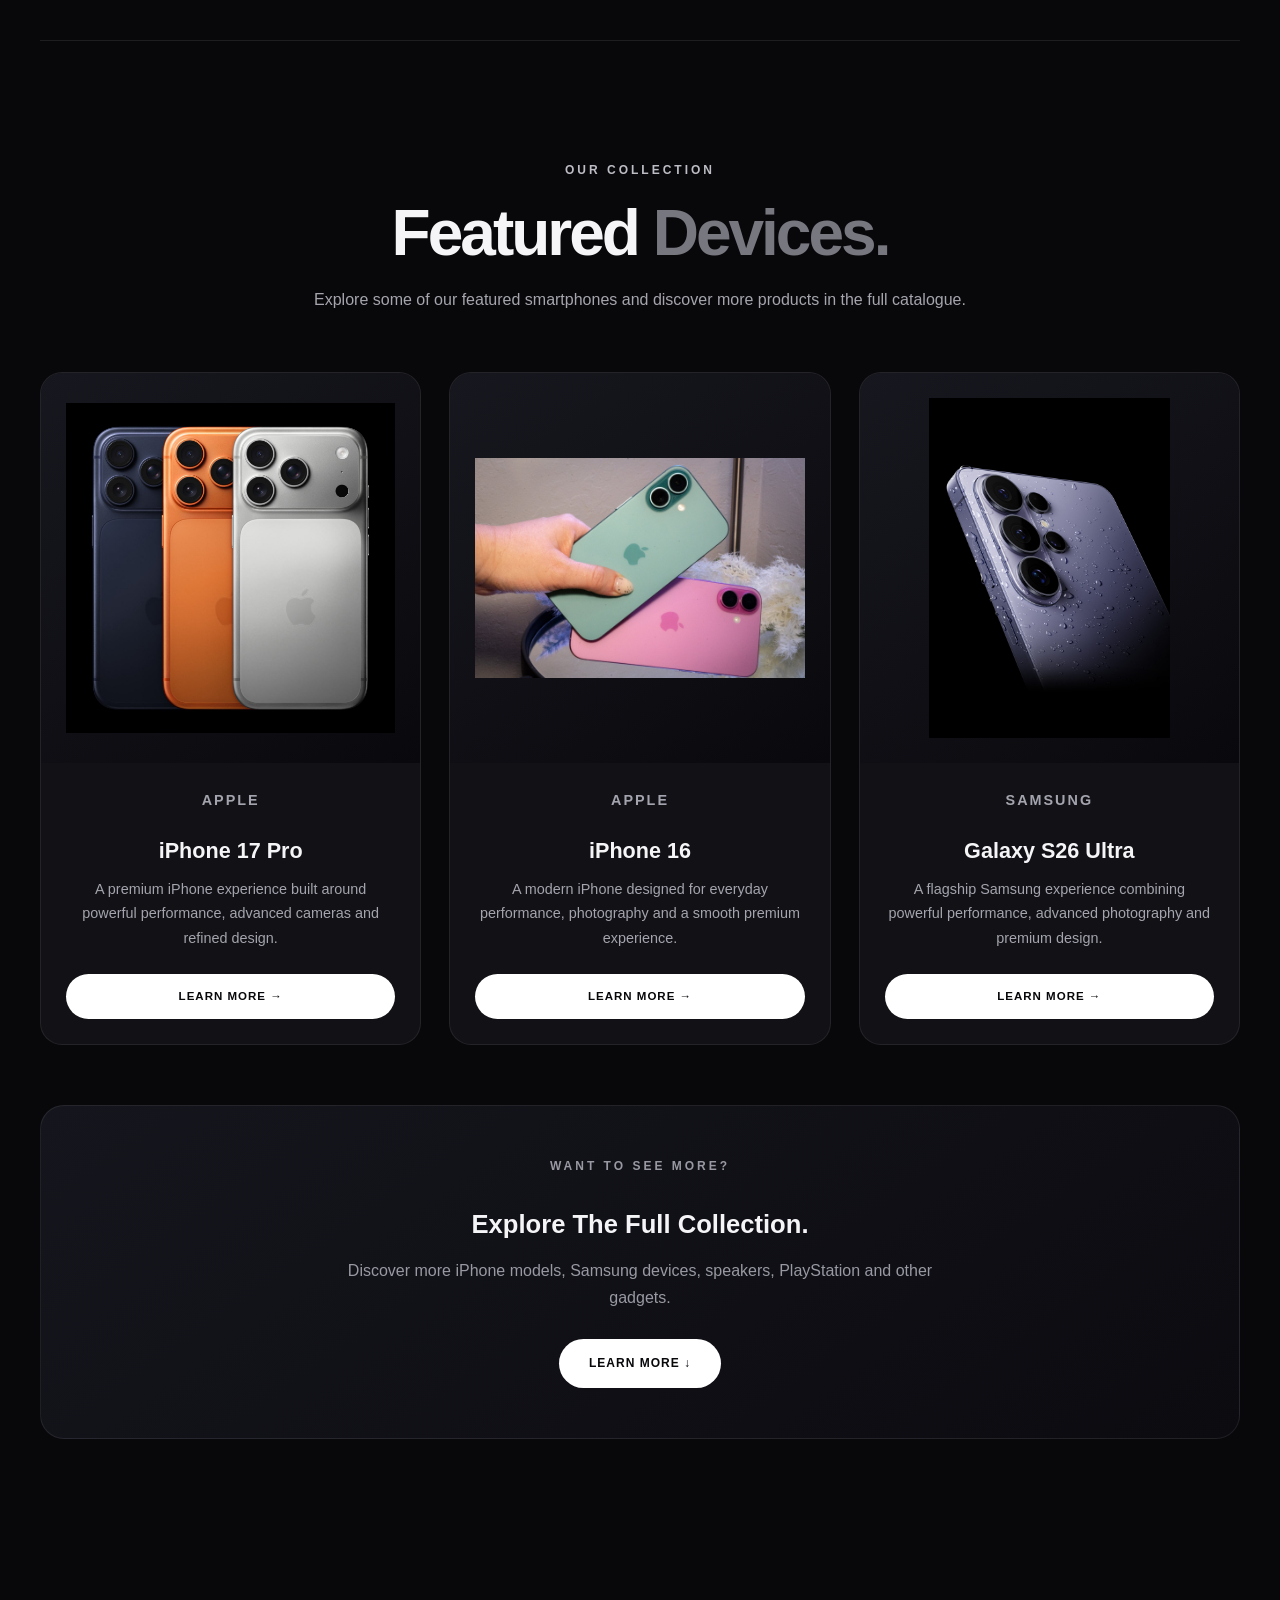
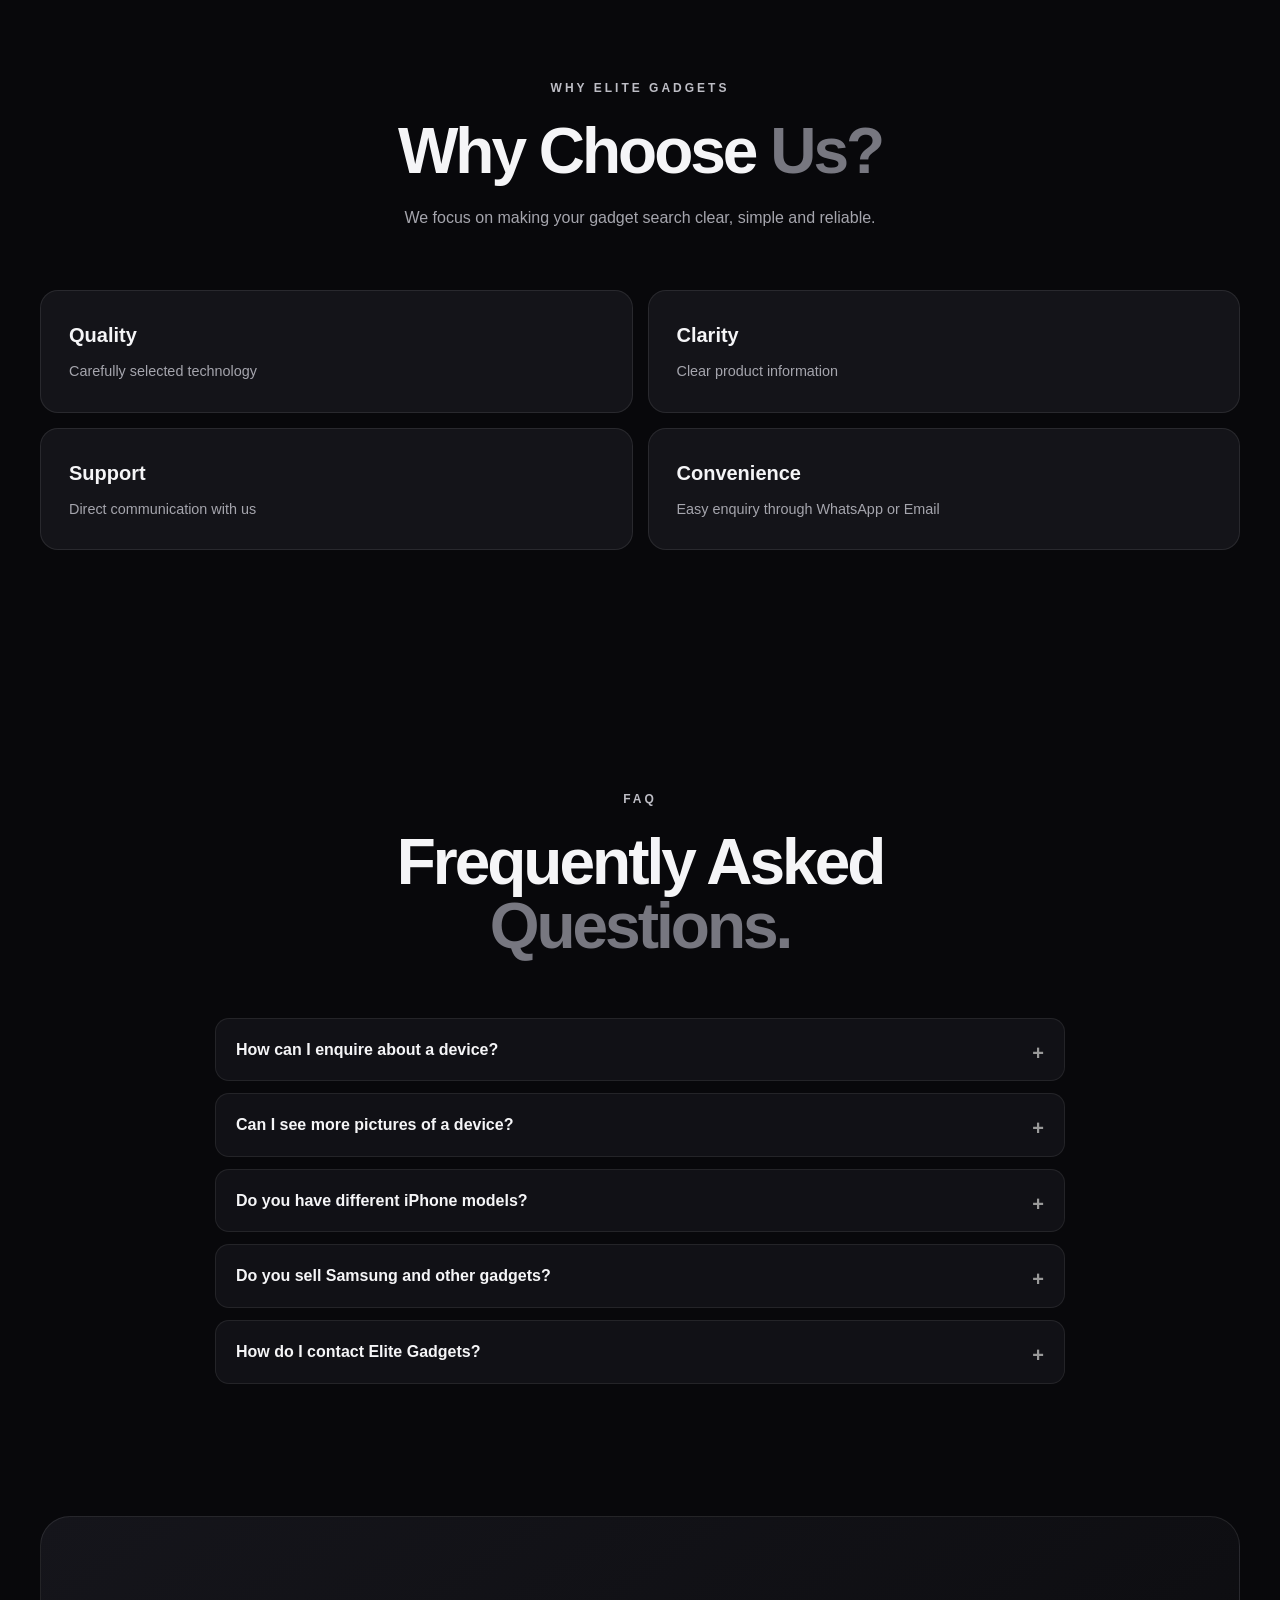
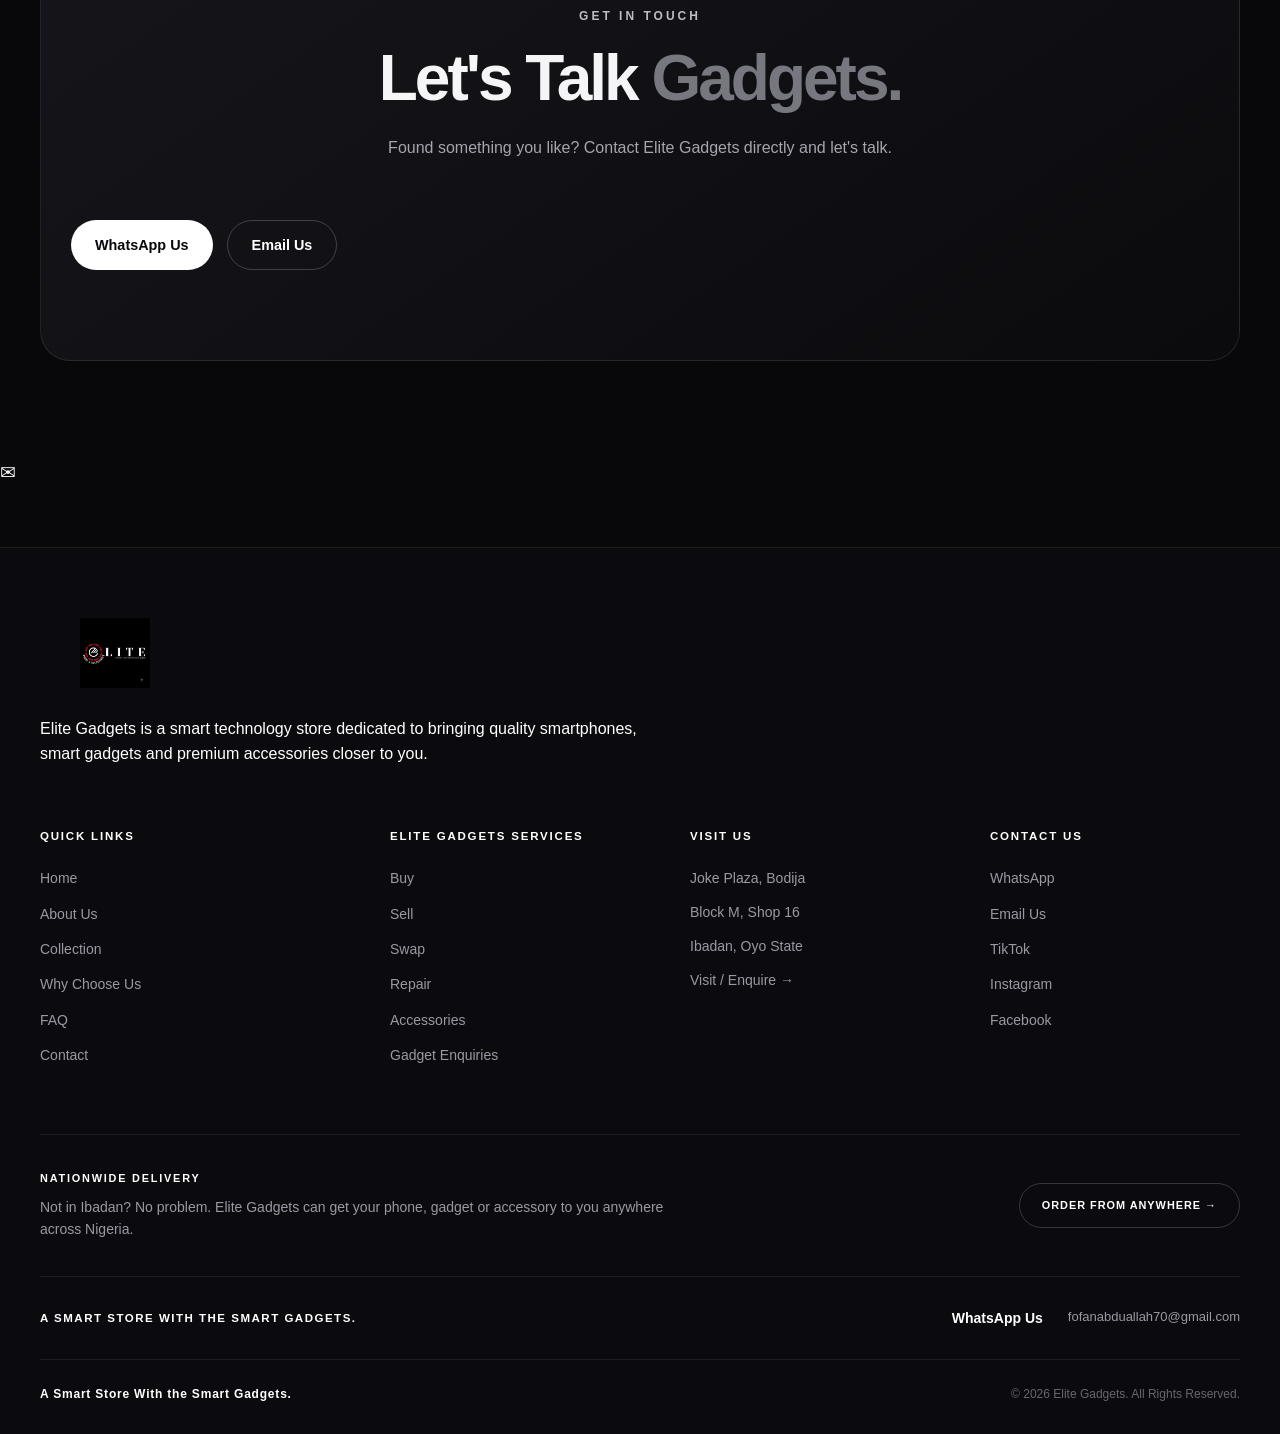
==== commit 44f56c1f: "Update index.html" ====
--- a/index.html
+++ b/index.html
@@ -1422,27 +1422,39 @@
          FLOATING CONTACT BUTTONS
     ================================================= -->
 
-    <div
-        class="floating-contact"
-        aria-label="Contact Elite Gadgets"
+   
+<div
+    class="floating-contact"
+    aria-label="Contact Elite Gadgets"
+>
+    <!-- WHATSAPP -->
+    <a
+        href="https://wa.me/2349072084278?text=Hello%20Elite%20Gadgets,%20I%20would%20like%20to%20make%20an%20inquiry."
+        target="_blank"
+        rel="noopener"
+        aria-label="Contact Elite Gadgets on WhatsApp"
+        title="WhatsApp"
     >
-
-
-        <!-- WHATSAPP -->
-
-        <a
-            href="https://wa.me/2349072084278?text=Hello%20Elite%20Gadgets,%20I%20would%20like%20to%20make%20an%20inquiry."
-            target="_blank"
-            rel="noopener"
-            aria-label="Contact Elite Gadgets on WhatsApp"
-            title="WhatsApp"
-        >
-
-            <span class="contact-icon">
-                💬
-            </span>
-
-        </a>
+        <span class="contact-icon">
+            <svg
+                xmlns="http://www.w3.org/2000/svg"
+                viewBox="0 0 32 32"
+                role="img"
+                aria-label="WhatsApp logo"
+            >
+                <path
+                    fill="#25D366"
+                    d="M16 2.2A13.7 13.7 0 0 0 4.2 22.8L2.4 29.5l6.9-1.8A13.7 13.7 0 1 0 16 2.2Z"
+                />
+                <path
+                    fill="#fff"
+                    d="M23.3 19.1c-.4-.2-2.2-1.1-2.6-1.2-.4-.1-.6-.2-.9.2-.3.4-1 1.2-1.2 1.4-.2.3-.4.3-.8.1-.4-.2-1.7-.6-3.1-1.9-1.1-1-1.9-2.3-2.1-2.7-.2-.4 0-.6.2-.8l.6-.7c.2-.2.3-.4.4-.6.1-.2 0-.5 0-.7-.1-.2-.9-2.1-1.2-2.8-.3-.7-.6-.6-.9-.6h-.8c-.3 0-.7.1-1 .5-.4.4-1.3 1.3-1.3 3.1s1.3 3.7 1.5 3.9c.2.3 2.5 3.9 6.2 5.4.9.4 1.6.6 2.2.7.9.3 1.7.2 2.4.1.7-.1 2.2-.9 2.5-1.8.3-.9.3-1.6.2-1.8-.1-.1-.4-.3-.8-.5Z"
+                />
+            </svg>
+        </span>
+    </a>
+</div>
+
 
 
         <!-- EMAIL -->
--- a/style.css
+++ b/style.css
@@ -3397,16 +3397,18 @@
     align-items: center;
     justify-content: flex-start;
 
-    background:
-        linear-gradient(
-            90deg,
-            rgba(7, 7, 8, 0.96) 0%,
-            rgba(7, 7, 8, 0.86) 35%,
-            rgba(7, 7, 8, 0.45) 68%,
-            rgba(7, 7, 8, 0.18) 100%
-        ),
-        url("image/elite-store-hero.png")
-        center / cover no-repeat;
+    
+background:
+    linear-gradient(
+        90deg,
+        rgba(7, 7, 8, 0.96) 0%,
+        rgba(7, 7, 8, 0.86) 38%,
+        rgba(7, 7, 8, 0.45) 72%,
+        rgba(7, 7, 8, 0.25) 100%
+    ),
+    url("https://images.pexels.com/photos/11297769/pexels-photo-11297769.jpeg")
+    center / cover no-repeat;
+
 }
 
 .hero-content {
@@ -3416,27 +3418,20 @@
     max-width: 650px;
 }
 
-/* MOBILE SHOWROOM HERO */
+/* Mobile hero background */
 @media (max-width: 768px) {
     .hero {
-        width: 100%;
-        min-height: auto;
-        padding: 125px 20px 70px;
-
         background:
             linear-gradient(
                 180deg,
-                rgba(7, 7, 8, 0.76) 0%,
-                rgba(7, 7, 8, 0.88) 55%,
-                rgba(7, 7, 8, 0.97) 100%
+                rgba(7, 7, 8, 0.78) 0%,
+                rgba(7, 7, 8, 0.72) 50%,
+                rgba(7, 7, 8, 0.90) 100%
             ),
-            url("image/elite-store-hero.png")
-            62% center / cover no-repeat;
-    }
-
-    .hero-content {
-        max-width: 100%;
-    }
-}
-
-
+            url("https://images.pexels.com/photos/11297769/pexels-photo-11297769.jpeg")
+            center center / cover no-repeat;
+
+        min-height: 100svh;
+    }
+}
+
